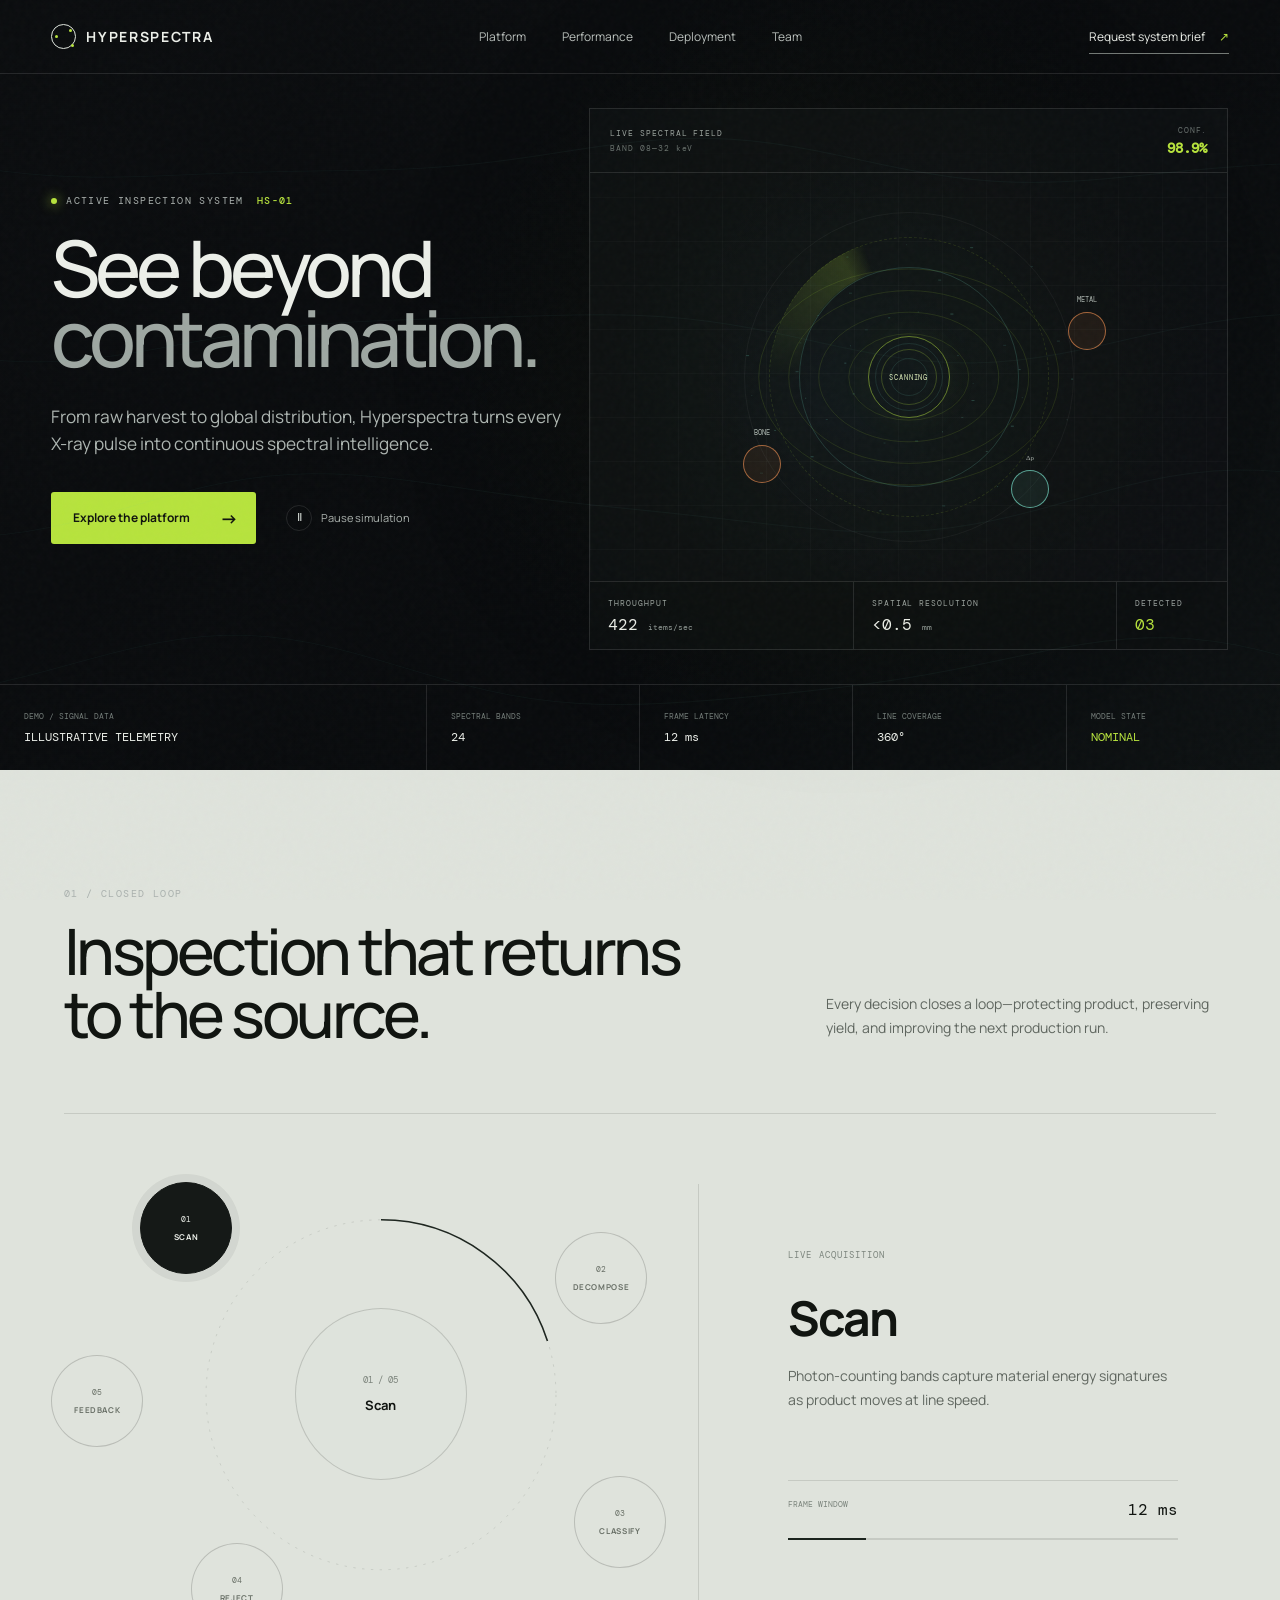
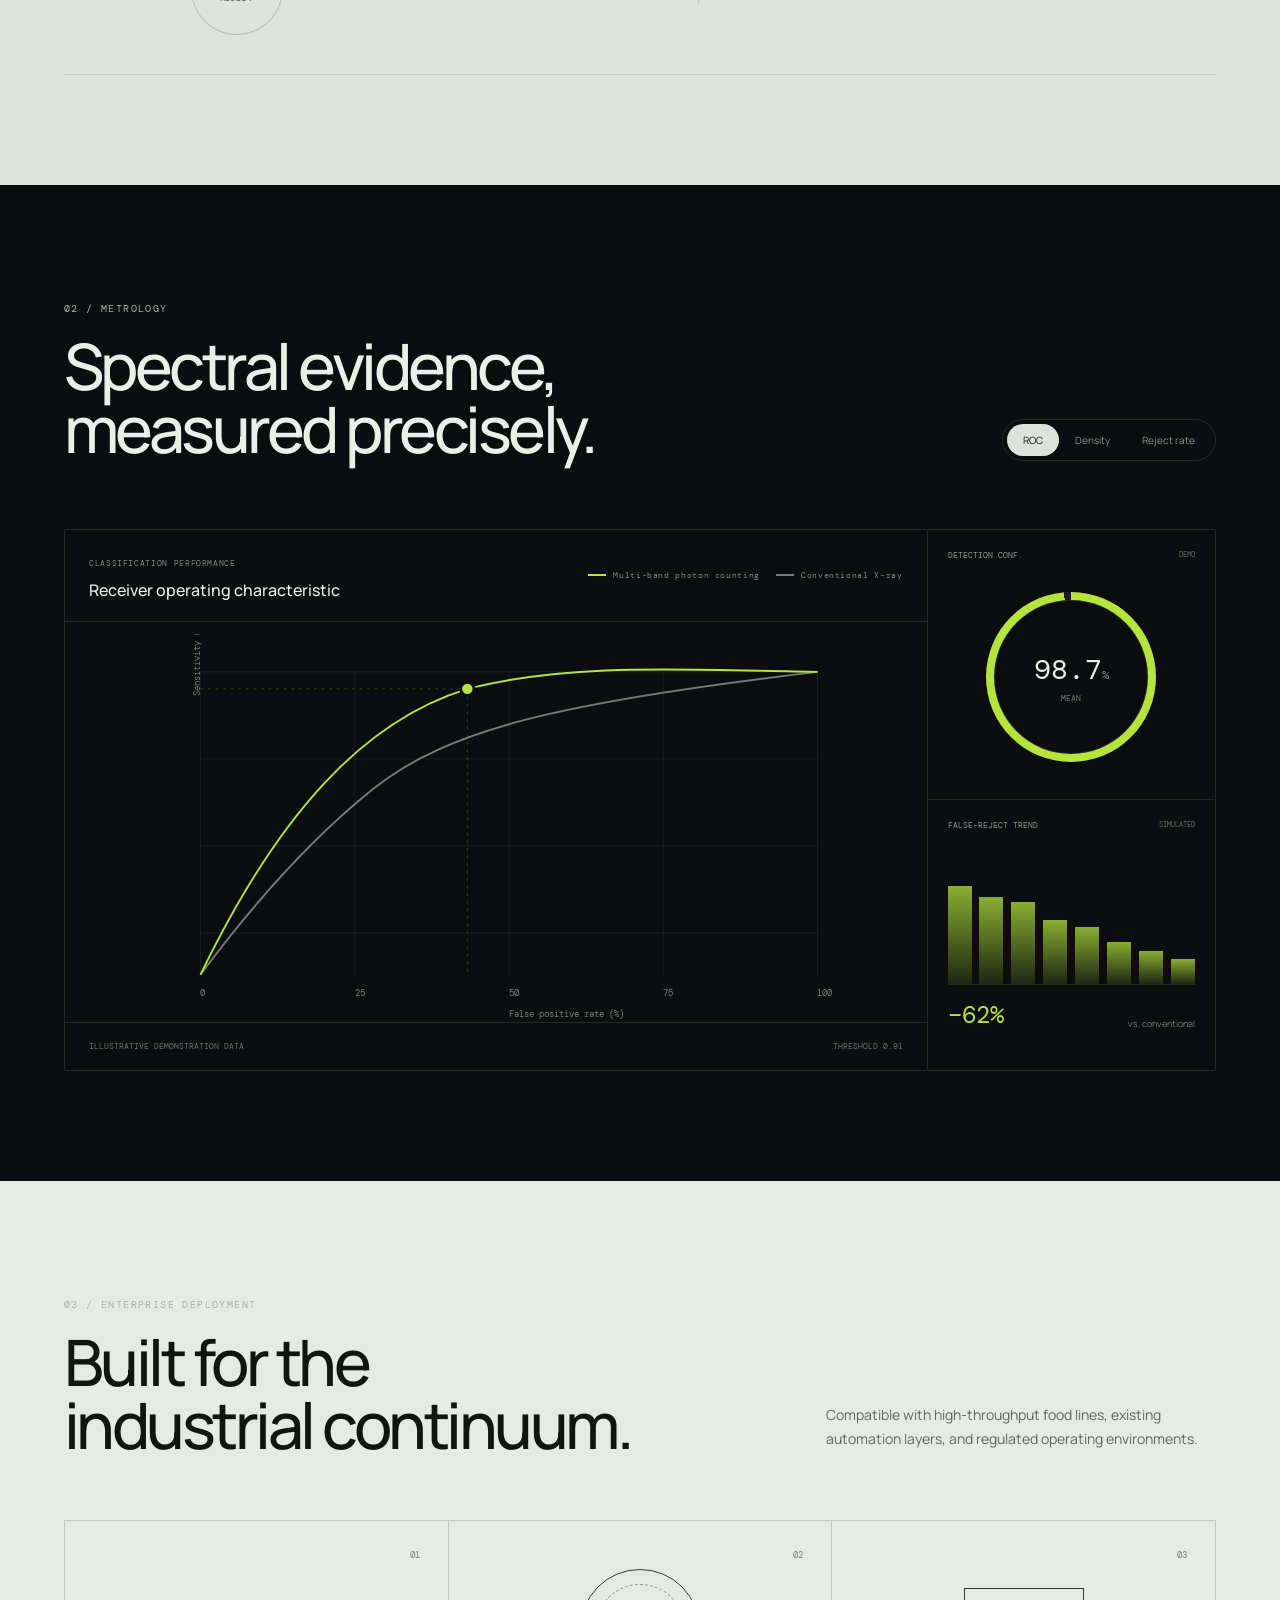
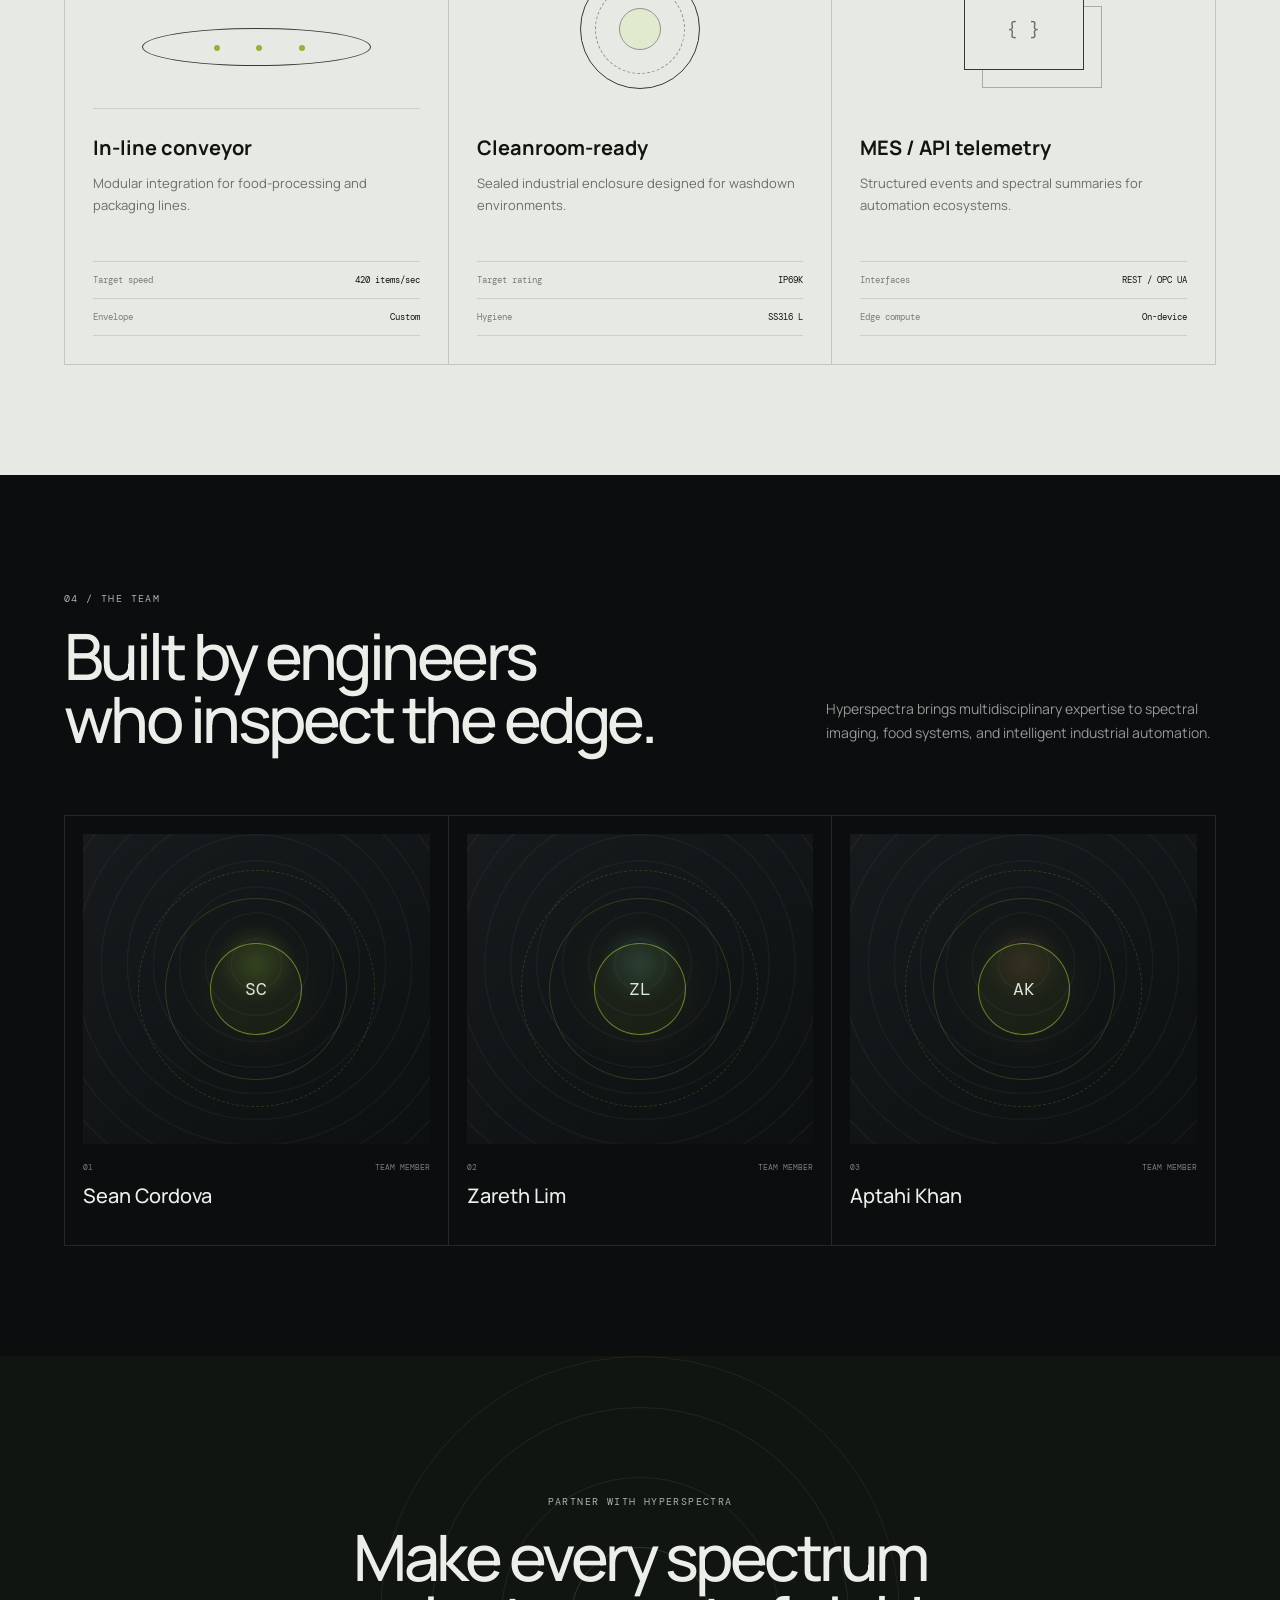
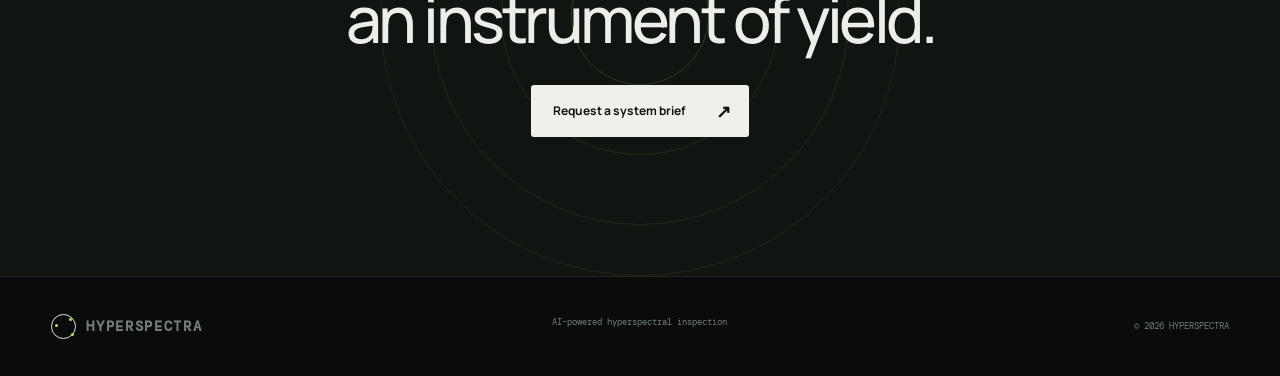
==== index.html @ ecfb7fe1 "Build Hyperspectra website Co-authored-by: Copilot App <223556219+Copilot@users.noreply.github.com>" ====
<!doctype html>
<html lang="en">
<head>
  <meta charset="UTF-8" />
  <meta name="viewport" content="width=device-width, initial-scale=1.0" />
  <meta name="theme-color" content="#090b0d" />
  <meta name="description" content="Hyperspectra — AI-powered hyperspectral X-ray food inspection intelligence." />
  <title>HYPERSPECTRA — See Beyond Contamination</title>
  <link rel="preconnect" href="https://fonts.googleapis.com">
  <link rel="preconnect" href="https://fonts.gstatic.com" crossorigin>
  <link href="https://fonts.googleapis.com/css2?family=DM+Mono:wght@400;500&family=Manrope:wght@400;500;600;700&display=swap" rel="stylesheet">
  <link rel="stylesheet" href="styles.css" />
</head>
<body>
  <div class="noise" aria-hidden="true"></div>
  <canvas id="flowCanvas" aria-hidden="true"></canvas>
  <div class="cursor-dot" aria-hidden="true"></div>
  <div class="cursor-ring" aria-hidden="true"></div>
  <header class="site-header">
    <a class="brand" href="#top" aria-label="Hyperspectra home">
      <span class="brand-mark" aria-hidden="true">
        <i></i><i></i><i></i>
      </span>
      <span>HYPERSPECTRA</span>
    </a>
    <nav class="nav-links" aria-label="Primary navigation">
      <a href="#platform">Platform</a>
      <a href="#performance">Performance</a>
      <a href="#deployment">Deployment</a>
      <a href="#team">Team</a>
    </nav>
    <a class="header-cta" href="#deployment">Request system brief <span>↗</span></a>
  </header>

  <main id="top">
    <section class="hero" id="platform">
      <div class="hero-grid">
        <div class="hero-copy">
          <div class="eyebrow"><span class="live-dot"></span> ACTIVE INSPECTION SYSTEM <b>HS-01</b></div>
          <h1>See beyond<br><em>contamination.</em></h1>
          <p class="hero-lede">From raw harvest to global distribution, Hyperspectra turns every X-ray pulse into continuous spectral intelligence.</p>
          <div class="hero-actions">
            <a class="primary-btn" href="#performance">Explore the platform <span>→</span></a>
            <button class="text-btn" id="demoToggle" type="button"><span class="pause-icon">Ⅱ</span> Pause simulation</button>
          </div>
        </div>

        <div class="scan-panel" aria-label="Interactive spectral contamination scan">
          <div class="panel-top">
            <div><span>LIVE SPECTRAL FIELD</span><small>BAND 08—32 keV</small></div>
            <div class="confidence"><small>CONF.</small><strong id="confidenceValue">98.7%</strong></div>
          </div>
          <div class="orbital-stage" id="orbitalStage">
            <canvas id="scanCanvas" aria-hidden="true"></canvas>
            <div class="orbit orbit-a"></div>
            <div class="orbit orbit-b"></div>
            <div class="orbit orbit-c"></div>
            <div class="scan-sweep"></div>
            <div class="core">
              <div class="core-rings"></div>
              <span id="coreLabel">SCANNING</span>
            </div>
            <button class="anomaly marker-metal" data-type="Metal" data-confidence="99.2" aria-label="Inspect metal anomaly"><span>METAL</span></button>
            <button class="anomaly marker-bone" data-type="Bone fragment" data-confidence="96.8" aria-label="Inspect bone fragment anomaly"><span>BONE</span></button>
            <button class="anomaly marker-density" data-type="Density shift" data-confidence="94.1" aria-label="Inspect density shift anomaly"><span>Δρ</span></button>
          </div>
          <div class="panel-bottom">
            <div class="telemetry">
              <span>THROUGHPUT</span>
              <strong><b id="throughputValue">420</b> <small>items/sec</small></strong>
            </div>
            <div class="telemetry">
              <span>SPATIAL RESOLUTION</span>
              <strong>&lt;0.5 <small>mm</small></strong>
            </div>
            <div class="telemetry compact">
              <span>DETECTED</span>
              <strong id="detectedCount">03</strong>
            </div>
          </div>
        </div>
      </div>

      <div class="metric-ribbon" aria-label="Illustrative system metrics">
        <div><span>DEMO / SIGNAL DATA</span><b>ILLUSTRATIVE TELEMETRY</b></div>
        <div><span>SPECTRAL BANDS</span><b>24</b></div>
        <div><span>FRAME LATENCY</span><b>12 ms</b></div>
        <div><span>LINE COVERAGE</span><b>360°</b></div>
        <div><span>MODEL STATE</span><b class="green">NOMINAL</b></div>
      </div>
    </section>

    <section class="loop-section" aria-labelledby="loopTitle">
      <div class="section-heading">
        <div>
          <span class="section-index">01 / CLOSED LOOP</span>
          <h2 id="loopTitle">Inspection that returns<br>to the source.</h2>
        </div>
        <p>Every decision closes a loop—protecting product, preserving yield, and improving the next production run.</p>
      </div>

      <div class="loop-layout">
        <div class="loop-wheel" id="loopWheel">
          <svg viewBox="0 0 600 600" aria-hidden="true">
            <circle class="loop-guide" cx="300" cy="300" r="218"/>
            <circle class="loop-progress" cx="300" cy="300" r="218"/>
          </svg>
          <button class="loop-node node-1 active" data-step="0"><span>01</span><strong>SCAN</strong></button>
          <button class="loop-node node-2" data-step="1"><span>02</span><strong>DECOMPOSE</strong></button>
          <button class="loop-node node-3" data-step="2"><span>03</span><strong>CLASSIFY</strong></button>
          <button class="loop-node node-4" data-step="3"><span>04</span><strong>REJECT</strong></button>
          <button class="loop-node node-5" data-step="4"><span>05</span><strong>FEEDBACK</strong></button>
          <div class="loop-core">
            <span id="loopStepNo">01 / 05</span>
            <strong id="loopStepName">Photon capture</strong>
          </div>
        </div>
        <div class="loop-detail">
          <span class="detail-kicker" id="loopKicker">LIVE ACQUISITION</span>
          <h3 id="loopDetailTitle">Scan</h3>
          <p id="loopDetailText">Photon-counting bands capture material energy signatures as product moves at line speed.</p>
          <div class="detail-stat">
            <span id="loopStatLabel">FRAME WINDOW</span>
            <strong id="loopStatValue">12 ms</strong>
          </div>
          <div class="detail-progress"><span id="detailProgress"></span></div>
        </div>
      </div>
    </section>

    <section class="performance" id="performance" aria-labelledby="performanceTitle">
      <div class="section-heading performance-heading">
        <div>
          <span class="section-index">02 / METROLOGY</span>
          <h2 id="performanceTitle">Spectral evidence,<br>measured precisely.</h2>
        </div>
        <div class="chart-tabs" role="tablist" aria-label="Performance chart type">
          <button class="active" role="tab" aria-selected="true" data-chart="roc">ROC</button>
          <button role="tab" aria-selected="false" data-chart="histogram">Density</button>
          <button role="tab" aria-selected="false" data-chart="reject">Reject rate</button>
        </div>
      </div>

      <div class="performance-grid">
        <article class="chart-card">
          <div class="chart-header">
            <div>
              <span id="chartKicker">CLASSIFICATION PERFORMANCE</span>
              <h3 id="chartTitle">Receiver operating characteristic</h3>
            </div>
            <div class="chart-legend">
              <span><i class="legend-multi"></i>Multi-band photon counting</span>
              <span><i class="legend-conventional"></i>Conventional X-ray</span>
            </div>
          </div>
          <div class="chart-wrap" id="chartWrap">
            <svg class="roc-chart" id="rocChart" viewBox="0 0 760 410" role="img" aria-label="Illustrative ROC comparison chart">
              <g class="grid">
                <line x1="68" y1="40" x2="720" y2="40"/><line x1="68" y1="132" x2="720" y2="132"/>
                <line x1="68" y1="224" x2="720" y2="224"/><line x1="68" y1="316" x2="720" y2="316"/>
                <line x1="68" y1="40" x2="68" y2="360"/><line x1="231" y1="40" x2="231" y2="360"/>
                <line x1="394" y1="40" x2="394" y2="360"/><line x1="557" y1="40" x2="557" y2="360"/>
                <line x1="720" y1="40" x2="720" y2="360"/>
              </g>
              <g class="axis-labels">
                <text x="68" y="382">0</text><text x="231" y="382">25</text><text x="394" y="382">50</text>
                <text x="557" y="382">75</text><text x="720" y="382">100</text>
                <text x="68" y="66" transform="rotate(-90 68 66)">Sensitivity (%)</text>
                <text x="394" y="405">False positive rate (%)</text>
              </g>
              <path class="conventional-line" d="M68,360 C120,290 180,220 250,164 C330,100 450,72 720,40"/>
              <path class="multi-line" d="M68,360 C150,190 240,92 350,58 C460,30 580,38 720,40"/>
              <g class="roc-point"><circle cx="350" cy="58" r="7"/><line x1="350" y1="58" x2="350" y2="360"/><line x1="68" y1="58" x2="350" y2="58"/></g>
            </svg>
          </div>
          <div class="chart-footer"><span>ILLUSTRATIVE DEMONSTRATION DATA</span><span>THRESHOLD 0.91</span></div>
        </article>

        <aside class="metrics-column">
          <article class="metric-card">
            <div class="metric-card-head"><span>DETECTION CONF.</span><small>DEMO</small></div>
            <div class="radial-gauge" style="--value:98.7">
              <div><strong>98.7<small>%</small></strong><span>MEAN</span></div>
            </div>
          </article>
          <article class="metric-card metric-card-small">
            <div class="metric-card-head"><span>FALSE-REJECT TREND</span><small>SIMULATED</small></div>
            <div class="spark-bars" aria-label="Illustrative declining false reject trend">
              <i style="height:82%"></i><i style="height:73%"></i><i style="height:69%"></i><i style="height:54%"></i>
              <i style="height:48%"></i><i style="height:35%"></i><i style="height:28%"></i><i style="height:21%"></i>
            </div>
            <div class="trend-stat"><strong>−62%</strong><span>vs. conventional</span></div>
          </article>
        </aside>
      </div>
    </section>

    <section class="deployment" id="deployment" aria-labelledby="deploymentTitle">
      <div class="deployment-head">
        <div>
          <span class="section-index">03 / ENTERPRISE DEPLOYMENT</span>
          <h2 id="deploymentTitle">Built for the<br>industrial continuum.</h2>
        </div>
        <p>Compatible with high-throughput food lines, existing automation layers, and regulated operating environments.</p>
      </div>
      <div class="deployment-grid">
        <article class="spec-feature">
          <div class="spec-icon conveyor-icon" aria-hidden="true">
            <span></span><i></i><i></i><i></i>
          </div>
          <span class="spec-index">01</span>
          <h3>In-line conveyor</h3>
          <p>Modular integration for food-processing and packaging lines.</p>
          <dl><div><dt>Target speed</dt><dd>420 items/sec</dd></div><div><dt>Envelope</dt><dd>Custom</dd></div></dl>
        </article>
        <article class="spec-feature">
          <div class="spec-icon ring-icon" aria-hidden="true"><span></span></div>
          <span class="spec-index">02</span>
          <h3>Cleanroom-ready</h3>
          <p>Sealed industrial enclosure designed for washdown environments.</p>
          <dl><div><dt>Target rating</dt><dd>IP69K</dd></div><div><dt>Hygiene</dt><dd>SS316 L</dd></div></dl>
        </article>
        <article class="spec-feature">
          <div class="spec-icon api-icon" aria-hidden="true"><span>{ }</span></div>
          <span class="spec-index">03</span>
          <h3>MES / API telemetry</h3>
          <p>Structured events and spectral summaries for automation ecosystems.</p>
          <dl><div><dt>Interfaces</dt><dd>REST / OPC UA</dd></div><div><dt>Edge compute</dt><dd>On-device</dd></div></dl>
        </article>
      </div>
    </section>

    <section class="team-section" id="team" aria-labelledby="teamTitle">
      <div class="team-head">
        <div>
          <span class="section-index">04 / THE TEAM</span>
          <h2 id="teamTitle">Built by engineers<br>who inspect the edge.</h2>
        </div>
        <p>Hyperspectra brings multidisciplinary expertise to spectral imaging, food systems, and intelligent industrial automation.</p>
      </div>
      <div class="team-grid">
        <article class="team-card">
          <div class="portrait portrait-sean" aria-label="Portrait placeholder for Sean Cordova"><span>SC</span></div>
          <div class="team-meta"><span>01</span><small>TEAM MEMBER</small></div>
          <h3>Sean Cordova</h3>
        </article>
        <article class="team-card">
          <div class="portrait portrait-zareth" aria-label="Portrait placeholder for Zareth Lim"><span>ZL</span></div>
          <div class="team-meta"><span>02</span><small>TEAM MEMBER</small></div>
          <h3>Zareth Lim</h3>
        </article>
        <article class="team-card">
          <div class="portrait portrait-aptahi" aria-label="Portrait placeholder for Aptahi Khan"><span>AK</span></div>
          <div class="team-meta"><span>03</span><small>TEAM MEMBER</small></div>
          <h3>Aptahi Khan</h3>
        </article>
      </div>
    </section>

    <section class="cta-section">
      <div class="cta-orbit" aria-hidden="true"><i></i><i></i><i></i></div>
      <span class="section-index">PARTNER WITH HYPERSPECTRA</span>
      <h2>Make every spectrum<br>an instrument of yield.</h2>
      <a class="primary-btn light" href="mailto:partners@hyperspectra.example">Request a system brief <span>↗</span></a>
    </section>
  </main>

  <footer>
    <a class="brand footer-brand" href="#top"><span class="brand-mark"><i></i><i></i><i></i></span><span>HYPERSPECTRA</span></a>
    <p>AI-powered hyperspectral inspection</p>
    <span>© 2026 HYPERSPECTRA</span>
  </footer>

  <script src="app.js"></script>
</body>
</html>
---- styles.css ----
:root {
  --ink: #090b0d;
  --panel: #101316;
  --panel-2: #15191b;
  --line: rgba(255,255,255,.11);
  --muted: #8d9695;
  --paper: #ecefe9;
  --green: #b7e33d;
  --cyan: #75ddc9;
  --orange: #ef8d51;
}

* { box-sizing: border-box; }
html { scroll-behavior: smooth; }
body {
  margin: 0;
  background: var(--ink);
  color: var(--paper);
  font-family: "Manrope", Arial, sans-serif;
  overflow-x: hidden;
}
#flowCanvas {
  position: fixed;
  inset: 0;
  width: 100%;
  height: 100%;
  z-index: 3;
  pointer-events: none;
  opacity: .72;
}
.site-header, main, footer { position: relative; z-index: 2; }
.cursor-dot,.cursor-ring {
  position:fixed; left:0; top:0; z-index:100; pointer-events:none; border-radius:50%;
  opacity:0; transform:translate(-100px,-100px);
}
.cursor-dot { width:5px;height:5px;background:#d8ff73;box-shadow:0 0 10px rgba(183,227,61,.8); }
.cursor-ring { width:34px;height:34px;border:1px solid rgba(216,255,115,.42);transition:width .18s,height .18s,border-color .18s,opacity .18s; }
body.cursor-active .cursor-dot,body.cursor-active .cursor-ring { opacity:1; }
body.cursor-hover .cursor-ring { width:48px;height:48px;border-color:rgba(117,221,201,.72); }
button, a { font: inherit; }
button { cursor: pointer; }
a { color: inherit; text-decoration: none; }
.noise {
  position: fixed; inset: 0; z-index: 20; pointer-events: none; opacity: .035;
  background-image: url("data:image/svg+xml,%3Csvg viewBox='0 0 180 180' xmlns='http://www.w3.org/2000/svg'%3E%3Cfilter id='n'%3E%3CfeTurbulence type='fractalNoise' baseFrequency='.9' numOctaves='2' stitchTiles='stitch'/%3E%3C/filter%3E%3Crect width='100%25' height='100%25' filter='url(%23n)' opacity='.7'/%3E%3C/svg%3E");
}

.site-header {
  height: 74px; display: grid; grid-template-columns: 1fr auto 1fr; align-items: center;
  padding: 0 clamp(20px, 4vw, 64px); border-bottom: 1px solid var(--line);
  position: absolute; top: 0; left: 0; right: 0; z-index: 10;
}
.brand { display: inline-flex; align-items: center; gap: 10px; font-size: 14px; font-weight: 700; letter-spacing: .12em; }
.brand-mark { width: 25px; height: 25px; position: relative; display: inline-block; border: 1px solid #dfe5dd; border-radius: 50%; }
.brand-mark i { position: absolute; width: 3px; height: 3px; border-radius: 50%; background: var(--green); left: 50%; top: 50%; transform-origin: 0 0; }
.brand-mark i:nth-child(1) { transform: translate(-9px,-2px); }
.brand-mark i:nth-child(2) { transform: translate(5px,-8px); }
.brand-mark i:nth-child(3) { transform: translate(7px,7px); }
.nav-links { display: flex; gap: 36px; font-size: 12px; color: #bbc1bd; }
.nav-links a:hover { color: white; }
.header-cta { justify-self: end; display: flex; gap: 14px; align-items: center; font-size: 12px; border-bottom: 1px solid #737975; padding: 8px 0; }
.header-cta span { color: var(--green); }

.hero { min-height: 770px; padding: 74px clamp(20px, 4vw, 64px) 0; position: relative; background:
  radial-gradient(circle at 73% 46%, rgba(118,221,201,.055), transparent 24%),
  linear-gradient(135deg, #0b0d0f 0%, #090b0d 62%, #0d1112 100%);
}
.hero-grid { min-height: 610px; display: grid; grid-template-columns: 44% 56%; align-items: center; }
.hero-copy { padding-bottom: 20px; }
.eyebrow, .section-index { font-family: "DM Mono", monospace; font-size: 10px; letter-spacing: .14em; color: #aab1ae; }
.eyebrow { display: flex; align-items: center; gap: 9px; margin-bottom: 26px; }
.eyebrow b { color: var(--green); font-weight: 500; margin-left: 4px; }
.live-dot { width: 6px; height: 6px; border-radius: 50%; background: var(--green); box-shadow: 0 0 12px var(--green); }
h1, h2, h3, p { margin-top: 0; }
h1 { font-size: clamp(58px, 6.1vw, 94px); line-height: .89; letter-spacing: -.065em; margin-bottom: 32px; font-weight: 500; }
h1 em { font-style: normal; color: #9ea7a2; }
.hero-lede { max-width: 520px; font-size: clamp(16px, 1.35vw, 20px); line-height: 1.55; color: #adb5b1; margin-bottom: 34px; }
.hero-actions { display: flex; align-items: center; gap: 24px; }
.primary-btn { min-height: 52px; display: inline-flex; align-items: center; justify-content: space-between; gap: 30px; background: var(--green); color: #11140e; border-radius: 3px; padding: 0 18px 0 22px; font-size: 12px; font-weight: 700; }
.primary-btn span { font-size: 18px; }
.text-btn { border: 0; background: none; color: #adb4b0; font-size: 11px; display: flex; gap: 9px; align-items: center; }
.pause-icon { width: 26px; height: 26px; border: 1px solid var(--line); border-radius: 50%; display: grid; place-content: center; font-family: monospace; color: #d6ddd8; }

.scan-panel { height: 542px; margin-left: 20px; border: 1px solid var(--line); background: rgba(16,19,21,.72); position: relative; overflow: hidden; }
.scan-panel::before { content:""; position:absolute; inset:0; background-image: linear-gradient(rgba(255,255,255,.025) 1px, transparent 1px), linear-gradient(90deg, rgba(255,255,255,.025) 1px, transparent 1px); background-size: 44px 44px; mask-image: linear-gradient(to bottom, transparent, black 20%, black 80%, transparent); }
.panel-top { height: 64px; border-bottom: 1px solid var(--line); display: flex; justify-content: space-between; align-items: center; padding: 0 20px; position: relative; z-index: 3; }
.panel-top > div:first-child { display:flex; flex-direction:column; gap:5px; }
.panel-top span, .panel-top small, .telemetry span { font-family:"DM Mono", monospace; font-size:8px; letter-spacing:.12em; color:#9ba39f; }
.panel-top small { color:#69716e; }
.confidence { text-align:right; display:flex; flex-direction:column; gap:4px; }
.confidence strong { color:var(--green); font-family:"DM Mono", monospace; font-size:14px; }
.orbital-stage { height: 408px; position: relative; display:grid; place-items:center; }
#scanCanvas { position:absolute; inset:0; width:100%; height:100%; }
.orbit { position:absolute; border:1px solid rgba(183,227,61,.13); border-radius:50%; }
.orbit-a { width:280px;height:280px; border-style:dashed; animation:rotate 40s linear infinite; }
.orbit-b { width:220px;height:220px; border-color:rgba(117,221,201,.18); }
.orbit-c { width:330px;height:330px; border-color:rgba(255,255,255,.045); }
.scan-sweep { position:absolute; width:280px;height:280px; border-radius:50%; background:conic-gradient(from 10deg, transparent 0 72%, rgba(183,227,61,.18) 89%, transparent 92%); mask-image:radial-gradient(circle, transparent 0 55%, black 56%); animation:rotate 6s linear infinite; }
.core { width:82px;height:82px;border-radius:50%;border:1px solid rgba(183,227,61,.5);display:grid;place-items:center;position:relative;box-shadow:0 0 35px rgba(183,227,61,.06); }
.core-rings { position:absolute; inset:12px; border:1px solid rgba(183,227,61,.25); border-radius:50%; }
.core-rings::before,.core-rings::after{content:"";position:absolute;border-radius:50%;inset:-7px;border:1px solid rgba(117,221,201,.12)}
.core-rings::after{inset:8px}
.core span { font-family:"DM Mono",monospace;font-size:7px;letter-spacing:.12em;color:#dce9b7; }
.anomaly { position:absolute; width:38px;height:38px;border-radius:50%;border:1px solid rgba(239,141,81,.65);background:rgba(239,141,81,.08);color:#ffc196;font-family:"DM Mono";font-size:7px;z-index:4;transition:.25s; }
.anomaly:hover,.anomaly.selected { transform:scale(1.15); background:rgba(239,141,81,.18); box-shadow:0 0 22px rgba(239,141,81,.18); }
.anomaly span { position:absolute; top:-18px; left:50%; transform:translateX(-50%); white-space:nowrap; color:#adb5b1; }
.marker-metal { right:19%; top:34%; }
.marker-bone { left:24%; bottom:24%; }
.marker-density { right:28%; bottom:18%; border-color:rgba(117,221,201,.7); color:var(--cyan); background:rgba(117,221,201,.08); }
.panel-bottom { height:70px;border-top:1px solid var(--line);display:grid;grid-template-columns:1fr 1fr 110px;position:relative;z-index:3;background:rgba(13,16,17,.9); }
.telemetry { display:flex;flex-direction:column;justify-content:center;padding:0 18px;border-right:1px solid var(--line); }
.telemetry strong { margin-top:6px;font-family:"DM Mono";font-size:16px;font-weight:400; }
.telemetry strong b { font-weight:400; }
.telemetry strong small { font-size:8px;color:#929b97; }
.telemetry.compact { border-right:0; }
.telemetry.compact strong { color:var(--green); }
.metric-ribbon { position:absolute;bottom:0;left:0;right:0;height:86px;border-top:1px solid var(--line);display:grid;grid-template-columns:2fr repeat(4,1fr); }
.metric-ribbon div { display:flex;flex-direction:column;justify-content:center;padding:0 24px;border-right:1px solid var(--line); }
.metric-ribbon div:last-child { border:0; }
.metric-ribbon span { font-family:"DM Mono";font-size:8px;color:#737c78;margin-bottom:8px; }
.metric-ribbon b { font-family:"DM Mono";font-size:12px;font-weight:400; }
.metric-ribbon .green { color:var(--green); }

.loop-section,.performance,.deployment { padding:110px clamp(20px,5vw,76px); }
.loop-section { background:#dfe3dc;color:#111511; }
.section-heading { display:flex;justify-content:space-between;align-items:flex-end;margin-bottom:68px; }
.section-heading h2,.deployment h2,.cta-section h2 { font-size:clamp(42px,5vw,72px);line-height:.98;letter-spacing:-.055em;font-weight:500;margin:18px 0 0; }
.section-heading p,.deployment-head p { max-width:390px;line-height:1.7;font-size:14px;color:#5f665f;margin-bottom:6px; }
.loop-layout { display:grid;grid-template-columns:minmax(400px,55%) 45%;align-items:center;min-height:560px;border-top:1px solid rgba(17,21,17,.12);border-bottom:1px solid rgba(17,21,17,.12); }
.loop-wheel { height:560px;position:relative;display:grid;place-items:center; }
.loop-wheel svg { position:absolute;width:min(86%,520px);height:min(86%,520px);overflow:visible; }
.loop-guide { fill:none;stroke:rgba(17,21,17,.13);stroke-width:1;stroke-dasharray:3 8; }
.loop-progress { fill:none;stroke:#1e2620;stroke-width:2;stroke-dasharray:1370;stroke-dashoffset:1370;transform:rotate(-90deg);transform-origin:center;transition:stroke-dashoffset .8s ease; }
.loop-node { position:absolute;width:92px;height:92px;border:1px solid rgba(17,21,17,.18);border-radius:50%;background:#dfe3dc;color:#697067;display:flex;flex-direction:column;align-items:center;justify-content:center;transition:.35s;z-index:3; }
.loop-node span { font-family:"DM Mono";font-size:8px;margin-bottom:7px; }
.loop-node strong { font-size:8px;letter-spacing:.08em; }
.loop-node.active { background:#151917;color:#eff2ec;border-color:#151917;box-shadow:0 0 0 8px rgba(21,25,23,.06); }
.node-1 { left:12%;top:12%; }.node-2 { right:8%;top:21%; }.node-3 { right:5%;bottom:19%; }.node-4 { left:20%;bottom:7%; }.node-5 { left:-2%;top:43%; }
.loop-core { width:172px;height:172px;border-radius:50%;border:1px solid rgba(17,21,17,.16);display:flex;flex-direction:column;align-items:center;justify-content:center;text-align:center;background:rgba(223,227,220,.88);z-index:2; }
.loop-core span { font-family:"DM Mono";font-size:9px;color:#7b837b;margin-bottom:10px; }
.loop-core strong { font-size:13px;max-width:110px; }
.loop-detail { min-height:420px;border-left:1px solid rgba(17,21,17,.12);padding:48px 0 48px clamp(40px,7vw,100px);display:flex;flex-direction:column;justify-content:center; }
.detail-kicker { font-family:"DM Mono";font-size:9px;color:#7c857d;letter-spacing:.12em;margin-bottom:24px; }
.loop-detail h3 { font-size:48px;letter-spacing:-.05em;margin-bottom:14px; }
.loop-detail p { max-width:390px;line-height:1.7;color:#606760;font-size:14px;min-height:72px; }
.detail-stat { border-top:1px solid rgba(17,21,17,.12);margin-top:30px;padding-top:18px;display:flex;justify-content:space-between;max-width:390px; }
.detail-stat span { font-family:"DM Mono";font-size:8px;color:#7c857d; }
.detail-stat strong { font-family:"DM Mono";font-size:16px;font-weight:400; }
.detail-progress { max-width:390px;height:2px;background:rgba(17,21,17,.12);margin-top:18px; }
.detail-progress span { display:block;width:20%;height:100%;background:#1c241e;transition:width .5s; }

.performance { background:#0b0d0e; }
.performance-heading { align-items:flex-end; }
.chart-tabs { display:flex;border:1px solid var(--line);border-radius:999px;padding:4px; }
.chart-tabs button { border:0;background:transparent;color:#89918e;border-radius:999px;padding:9px 16px;font-size:10px; }
.chart-tabs button.active { background:#dde3dc;color:#151815; }
.performance-grid { display:grid;grid-template-columns:minmax(0,3fr) minmax(220px,1fr);border:1px solid var(--line); }
.chart-card { min-height:540px;border-right:1px solid var(--line); }
.chart-header { height:92px;border-bottom:1px solid var(--line);display:flex;justify-content:space-between;align-items:center;padding:0 24px; }
.chart-header span { font-family:"DM Mono";font-size:8px;color:#7f8884;letter-spacing:.08em; }
.chart-header h3 { margin:8px 0 0;font-size:16px;font-weight:500; }
.chart-legend { display:flex;gap:16px;font-family:"DM Mono";font-size:8px;color:#9aa29f; }
.chart-legend span { display:flex;align-items:center;gap:7px; }
.chart-legend i { width:18px;height:2px;display:inline-block; }
.legend-multi { background:var(--green); }.legend-conventional { background:#737b78; }
.chart-wrap { height:400px;padding:12px 18px 0; }
.chart-wrap svg { width:100%;height:100%; }
.grid line { stroke:rgba(255,255,255,.07);stroke-width:1; }
.axis-labels text { fill:#747d79;font-family:"DM Mono";font-size:9px; }
.conventional-line,.multi-line { fill:none;stroke-width:2; }
.conventional-line { stroke:#737b78;stroke-dasharray:5 5; }
.multi-line { stroke:var(--green); }
.roc-point circle { fill:#b7e33d;stroke:#0b0d0e;stroke-width:3; }
.roc-point line { stroke:rgba(183,227,61,.25);stroke-dasharray:3 5; }
.chart-footer { height:48px;border-top:1px solid var(--line);display:flex;justify-content:space-between;align-items:center;padding:0 24px;font-family:"DM Mono";font-size:8px;color:#69716e; }
.metrics-column { display:grid;grid-template-rows:1fr 1fr; }
.metric-card { min-height:270px;border-bottom:1px solid var(--line);padding:20px; }
.metric-card:last-child { border-bottom:0; }
.metric-card-head { display:flex;justify-content:space-between;font-family:"DM Mono";font-size:8px;color:#8d9692; }
.metric-card-head small { color:#606864; }
.radial-gauge { width:170px;height:170px;border-radius:50%;margin:32px auto 0;display:grid;place-items:center;background:conic-gradient(var(--green) calc(var(--value)*1%), rgba(255,255,255,.06) 0);position:relative; }
.radial-gauge::before { content:"";position:absolute;inset:8px;border-radius:50%;background:#0b0d0e;border:1px solid var(--line); }
.radial-gauge div { position:relative;text-align:center;display:flex;flex-direction:column; }
.radial-gauge strong { font-family:"DM Mono";font-size:28px;font-weight:400; }
.radial-gauge strong small { font-size:12px;color:#7f8884; }
.radial-gauge div span { font-family:"DM Mono";font-size:8px;color:#737c78;margin-top:5px; }
.spark-bars { height:120px;display:flex;align-items:flex-end;gap:8px;margin-top:35px;border-bottom:1px solid var(--line); }
.spark-bars i { flex:1;background:linear-gradient(to top,rgba(183,227,61,.12),rgba(183,227,61,.75)); }
.trend-stat { display:flex;justify-content:space-between;align-items:end;margin-top:14px; }
.trend-stat strong { color:var(--green);font-family:"DM Mono";font-size:24px;font-weight:400; }
.trend-stat span { font-size:9px;color:#747c79; }

.deployment { background:#e7eae4;color:#111510; }
.deployment-head { display:flex;justify-content:space-between;align-items:flex-end;margin-bottom:64px; }
.deployment-grid { display:grid;grid-template-columns:repeat(3,1fr);border-top:1px solid rgba(17,21,16,.16);border-left:1px solid rgba(17,21,16,.16); }
.spec-feature { min-height:430px;border-right:1px solid rgba(17,21,16,.16);border-bottom:1px solid rgba(17,21,16,.16);padding:28px;position:relative; }
.spec-index { position:absolute;right:28px;top:28px;font-family:"DM Mono";font-size:9px;color:#777d76; }
.spec-icon { height:160px;display:grid;place-items:center;margin-bottom:25px; }
.conveyor-icon { border-bottom:1px solid rgba(17,21,16,.12);position:relative; }
.conveyor-icon span { width:70%;height:38px;border:1px solid #343a35;border-radius:50%;position:absolute;bottom:42px; }
.conveyor-icon i { width:6px;height:6px;border-radius:50%;background:#9bad3d;position:absolute;bottom:57px; }
.conveyor-icon i:nth-of-type(1){left:37%}.conveyor-icon i:nth-of-type(2){left:50%}.conveyor-icon i:nth-of-type(3){left:63%}
.ring-icon span { width:120px;height:120px;border:1px solid #343a35;border-radius:50%;position:relative; }
.ring-icon span::before,.ring-icon span::after { content:"";position:absolute;border-radius:50%;border:1px dashed #8c968c;inset:14px; }
.ring-icon span::after { inset:38px;border-style:solid;background:rgba(183,227,61,.12); }
.api-icon span { width:120px;height:82px;border:1px solid #343a35;display:grid;place-items:center;font-family:"DM Mono";font-size:18px;color:#697267;box-shadow:18px 18px 0 -1px #e7eae4,18px 18px 0 0 rgba(52,58,53,.35); }
.spec-feature h3 { font-size:20px;margin:0 0 12px; }
.spec-feature p { min-height:68px;font-size:13px;line-height:1.65;color:#686f67;max-width:330px; }
.spec-feature dl { margin:20px 0 0;border-top:1px solid rgba(17,21,16,.12); }
.spec-feature dl div { display:flex;justify-content:space-between;padding:12px 0;border-bottom:1px solid rgba(17,21,16,.12);font-family:"DM Mono";font-size:9px; }
.spec-feature dt { color:#777e77; }.spec-feature dd { margin:0; }

.cta-section { height:520px;display:flex;flex-direction:column;align-items:center;justify-content:center;text-align:center;position:relative;overflow:hidden;background:#111512; }
.cta-section h2 { margin:18px 0 34px;position:relative;z-index:2; }
.cta-section .section-index { position:relative;z-index:2; }
.cta-orbit { position:absolute;width:520px;height:520px;border:1px solid rgba(183,227,61,.08);border-radius:50%; }
.cta-orbit i { position:absolute;border:1px solid rgba(183,227,61,.09);border-radius:50%; }
.cta-orbit i:nth-child(1){inset:50px}.cta-orbit i:nth-child(2){inset:120px}.cta-orbit i:nth-child(3){inset:190px;border-color:rgba(183,227,61,.16)}
.primary-btn.light { background:#edf1e9;position:relative;z-index:2; }
.team-section { padding:110px clamp(20px,5vw,76px); background:#0b0d0e; }
.team-head { display:flex;justify-content:space-between;align-items:flex-end;margin-bottom:64px; }
.team-head h2 { margin:18px 0 0;font-size:clamp(42px,5vw,72px);line-height:.98;letter-spacing:-.055em;font-weight:500; }
.team-head p { max-width:390px;line-height:1.7;font-size:14px;color:#929a96;margin-bottom:6px; }
.team-grid { display:grid;grid-template-columns:repeat(3,1fr);border-top:1px solid var(--line);border-left:1px solid var(--line); }
.team-card { min-height:430px;border-right:1px solid var(--line);border-bottom:1px solid var(--line);padding:18px;position:relative;overflow:hidden; }
.portrait { height:310px;margin-bottom:18px;position:relative;display:grid;place-items:center;overflow:hidden;background:
  radial-gradient(circle at 50% 42%,rgba(183,227,61,.16),transparent 16%),
  repeating-radial-gradient(circle at 50% 42%,transparent 0 24px,rgba(255,255,255,.035) 25px 26px),
  linear-gradient(145deg,#171b1d,#0d1011); }
.portrait::before,.portrait::after { content:"";position:absolute;border:1px solid rgba(183,227,61,.18);border-radius:50%; }
.portrait::before { width:180px;height:180px;animation:portraitOrbit 12s linear infinite; }
.portrait::after { width:235px;height:235px;border-style:dashed;animation:portraitOrbit 18s linear reverse infinite; }
.portrait span { width:92px;height:92px;border:1px solid rgba(183,227,61,.5);border-radius:50%;display:grid;place-items:center;font-family:"DM Mono";font-size:18px;color:#dce6d7;background:rgba(183,227,61,.06);box-shadow:0 0 50px rgba(183,227,61,.08);z-index:2;transition:.45s cubic-bezier(.2,.7,.2,1); }
.team-card:hover .portrait span { transform:scale(1.08);border-color:var(--green);box-shadow:0 0 70px rgba(183,227,61,.14); }
.portrait-zareth { background:radial-gradient(circle at 50% 42%,rgba(117,221,201,.15),transparent 16%),repeating-radial-gradient(circle at 50% 42%,transparent 0 24px,rgba(255,255,255,.035) 25px 26px),linear-gradient(145deg,#171b1d,#0d1011); }
.portrait-aptahi { background:radial-gradient(circle at 50% 42%,rgba(239,141,81,.12),transparent 16%),repeating-radial-gradient(circle at 50% 42%,transparent 0 24px,rgba(255,255,255,.035) 25px 26px),linear-gradient(145deg,#171b1d,#0d1011); }
.team-meta { display:flex;justify-content:space-between;font-family:"DM Mono";font-size:8px;color:#777f7b; }
.team-meta small { font-size:8px; }
.team-card h3 { margin:10px 0 0;font-size:20px;font-weight:500; }

.reveal { opacity:0;transform:translateY(24px);transition:opacity .8s ease,transform .8s cubic-bezier(.2,.7,.2,1); }
.reveal.visible { opacity:1;transform:none; }
.hero-copy { animation:heroIn 1s cubic-bezier(.2,.7,.2,1) both; }
.scan-panel { animation:panelIn 1.1s .12s cubic-bezier(.2,.7,.2,1) both; }
.metric-ribbon { animation:fadeIn .8s .5s both; }
.anomaly { animation:anomalyPulse 3s ease-in-out infinite; }
.marker-bone { animation-delay:-1s; }.marker-density{animation-delay:-2s}
.multi-line { stroke-dasharray:900;stroke-dashoffset:900;animation:drawLine 1.8s .35s ease forwards; }
.conventional-line { stroke-dasharray:900;stroke-dashoffset:900;animation:drawLine 1.8s .15s ease forwards; }
.histogram-chart rect { transform-box:fill-box;transform-origin:bottom;animation:barRise .7s cubic-bezier(.2,.7,.2,1) both; }
.histogram-chart rect:nth-child(3n){animation-delay:.12s}.histogram-chart rect:nth-child(4n){animation-delay:.22s}
.reject-chart path:last-of-type { stroke-dasharray:900;stroke-dashoffset:900;animation:drawLine 1.5s ease forwards; }
.spark-bars i { transform-origin:bottom;animation:barRise 1s cubic-bezier(.2,.7,.2,1) both; }
.cta-orbit { animation:portraitOrbit 28s linear infinite; }

@keyframes heroIn { from{opacity:0;transform:translateY(18px)}to{opacity:1;transform:none} }
@keyframes panelIn { from{opacity:0;transform:translateX(30px) scale(.98)}to{opacity:1;transform:none} }
@keyframes fadeIn { from{opacity:0}to{opacity:1} }
@keyframes anomalyPulse { 0%,100%{box-shadow:0 0 0 0 rgba(239,141,81,.12)}50%{box-shadow:0 0 0 9px rgba(239,141,81,0)} }
@keyframes drawLine { to{stroke-dashoffset:0} }
@keyframes barRise { from{transform:scaleY(0)}to{transform:scaleY(1)} }
@keyframes portraitOrbit { to{transform:rotate(360deg)} }

@media (pointer:fine) {
  body, a, button { cursor:none; }
}
@media (prefers-reduced-motion: reduce) {
  #flowCanvas { opacity:.25; }
  .cursor-dot,.cursor-ring { display:none; }
  *,*::before,*::after { animation-duration:.01ms !important; animation-iteration-count:1 !important; scroll-behavior:auto !important; }
}
footer { height:100px;padding:0 clamp(20px,4vw,64px);display:grid;grid-template-columns:1fr 1fr 1fr;align-items:center;border-top:1px solid var(--line);font-size:9px;color:#747d79;font-family:"DM Mono"; }
footer p { text-align:center; } footer > span { text-align:right; }

@keyframes rotate { to { transform:rotate(360deg); } }

@media (max-width: 1100px) {
  .nav-links { display:none; }
  .site-header { grid-template-columns:1fr 1fr; }
  .hero-grid { grid-template-columns:44% 56%; }
  .scan-panel { margin-left:0; }
  .metric-ribbon { grid-template-columns:1.5fr repeat(4,1fr); }
  .loop-layout { grid-template-columns:52% 48%; }
  .loop-node { width:78px;height:78px; }
}
@media (max-width: 820px) {
  .site-header { height:64px; }
  .header-cta { font-size:10px; }
  .hero { min-height:auto;padding:64px 20px 0; }
  .hero-grid { display:flex;flex-direction:column;align-items:stretch;padding:70px 0 118px; }
  .hero-copy { padding:40px 0 38px; }
  h1 { font-size:clamp(54px,16vw,78px); }
  .hero-lede { max-width:440px; }
  .scan-panel { height:510px; }
  .orbital-stage { height:376px; }
  .metric-ribbon { height:64px;grid-template-columns:repeat(4,1fr); }
  .metric-ribbon div:first-child { display:none; }
  .metric-ribbon div { padding:0 10px; }
  .loop-section,.performance,.deployment { padding:80px 20px; }
  .section-heading,.deployment-head { align-items:flex-start;flex-direction:column;gap:24px;margin-bottom:42px; }
  .section-heading h2,.deployment h2 { font-size:48px; }
  .loop-layout { display:flex;flex-direction:column; }
  .loop-wheel { width:100%;height:500px; }
  .loop-detail { width:100%;min-height:340px;border-left:0;border-top:1px solid rgba(17,21,17,.12);padding:38px 20px; }
  .performance-grid { grid-template-columns:1fr; }
  .chart-card { border-right:0; }
  .metrics-column { grid-template-columns:1fr 1fr;grid-template-rows:auto;border-top:1px solid var(--line); }
  .metric-card { border-bottom:0;border-right:1px solid var(--line); }
  .metric-card:last-child { border-right:0; }
  .deployment-grid { grid-template-columns:1fr; }
  .spec-feature { min-height:390px; }
  .team-section { padding:80px 20px; }
  .team-head { align-items:flex-start;flex-direction:column;gap:24px;margin-bottom:42px; }
  .team-head h2 { font-size:48px; }
  .team-grid { grid-template-columns:1fr 1fr; }
  .team-card { min-height:390px; }
  .portrait { height:270px; }
}
@media (max-width: 560px) {
  .brand { font-size:12px; }
  .header-cta { border:0; }.header-cta span { display:none; }
  .hero-actions { align-items:flex-start;flex-direction:column; }
  .scan-panel { height:470px; }
  .orbital-stage { height:336px; }
  .orbit-a { width:230px;height:230px }.orbit-b{width:180px;height:180px}.orbit-c{width:275px;height:275px}.scan-sweep{width:230px;height:230px}
  .marker-metal { right:12%; }.marker-bone{left:16%}.marker-density{right:20%}
  .panel-bottom { grid-template-columns:1fr 1fr 74px; }
  .telemetry { padding:0 10px; }.telemetry strong{font-size:12px}
  .metric-ribbon div:nth-child(4) { display:none; }
  .metric-ribbon { grid-template-columns:repeat(3,1fr); }
  .loop-wheel { height:430px; }
  .loop-wheel svg { width:380px;height:380px; }
  .loop-node { width:68px;height:68px; }.loop-node strong{font-size:7px}
  .node-1{left:5%;top:10%}.node-2{right:1%;top:20%}.node-3{right:0;bottom:17%}.node-4{left:14%;bottom:4%}.node-5{left:-7%;top:44%}
  .loop-core { width:140px;height:140px; }
  .section-heading h2,.deployment h2,.cta-section h2 { font-size:40px; }
  .chart-header { height:auto;min-height:110px;align-items:flex-start;flex-direction:column;justify-content:center;gap:14px; }
  .chart-wrap { height:310px;padding:0; }
  .chart-footer { padding:0 12px; }
  .metrics-column { grid-template-columns:1fr; }
  .metric-card { border-right:0;border-bottom:1px solid var(--line); }
  .team-grid { grid-template-columns:1fr; }
  .team-card { min-height:410px; }
  .portrait { height:290px; }
  .cta-section { height:440px;padding:0 20px; }.cta-orbit{width:420px;height:420px}
  footer { height:130px;grid-template-columns:1fr;justify-items:center;padding:20px; }
  footer p { margin:0; } footer > span{text-align:center}
}
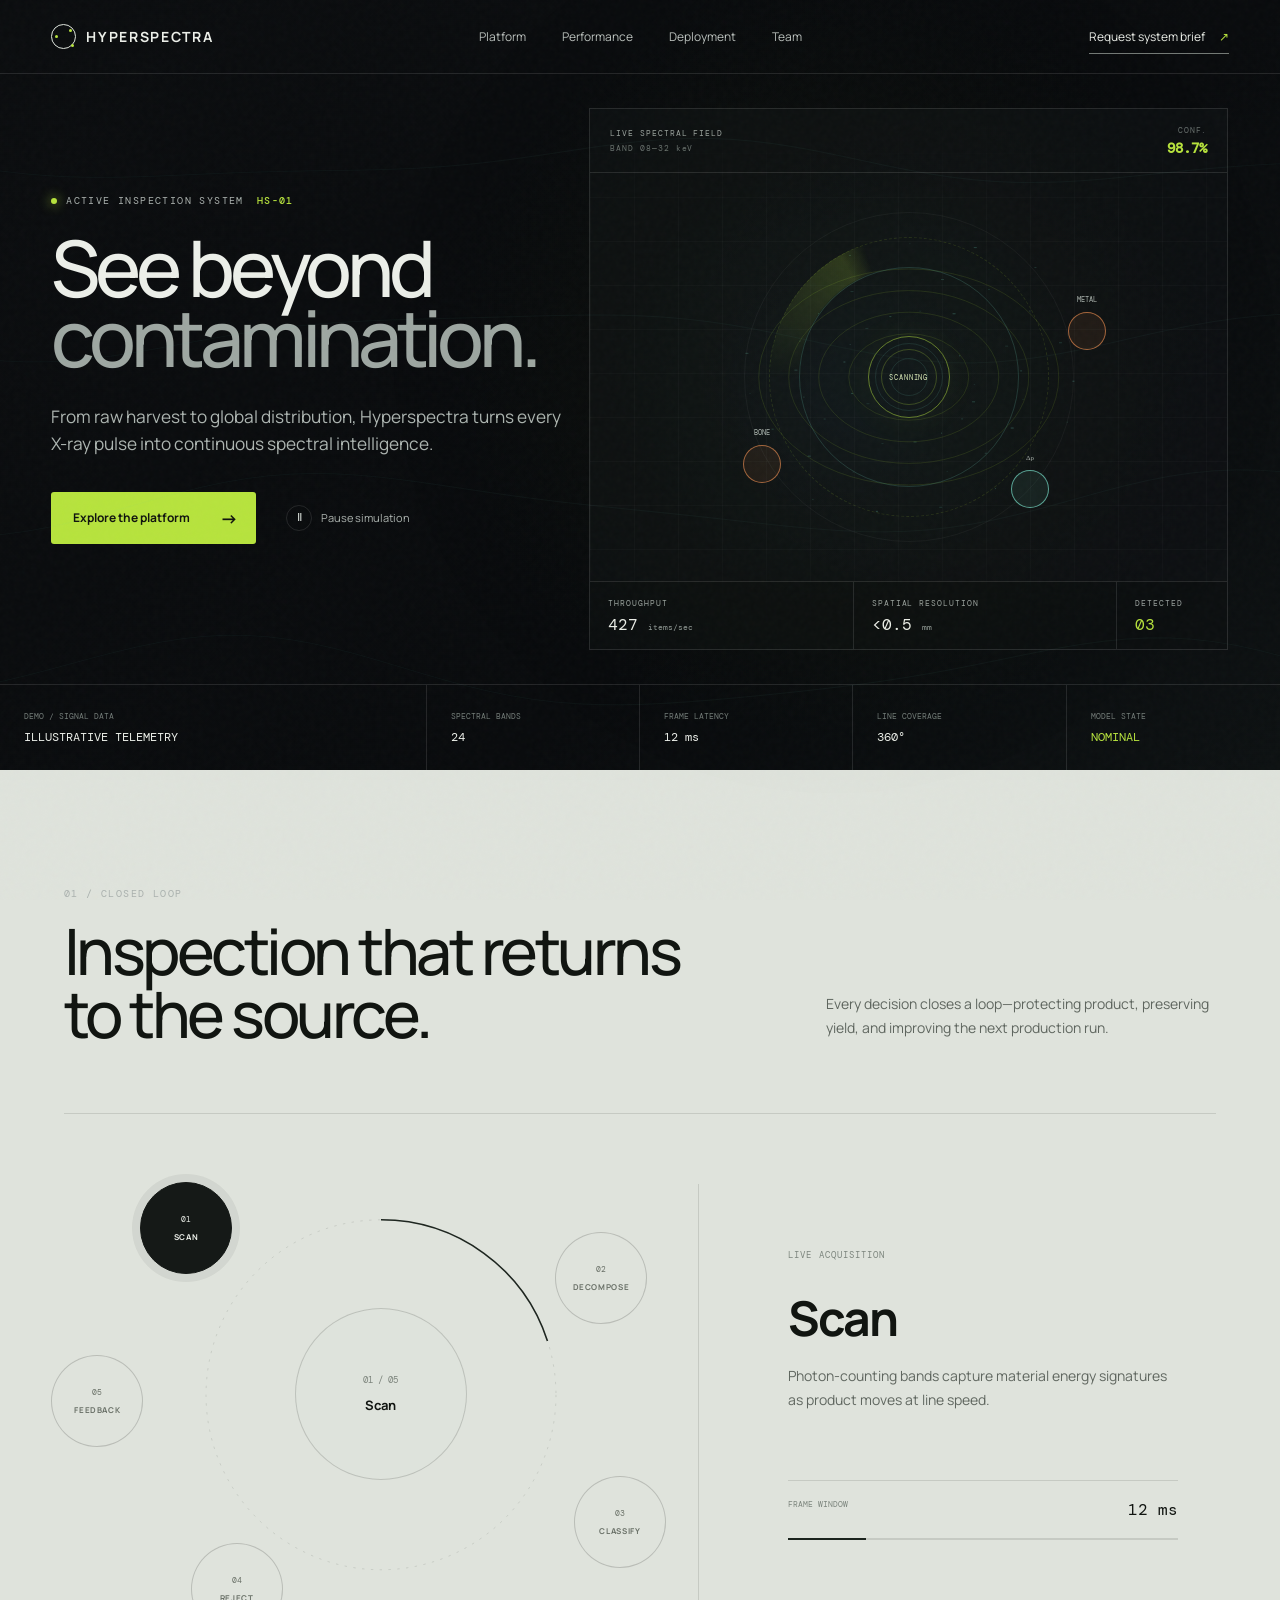
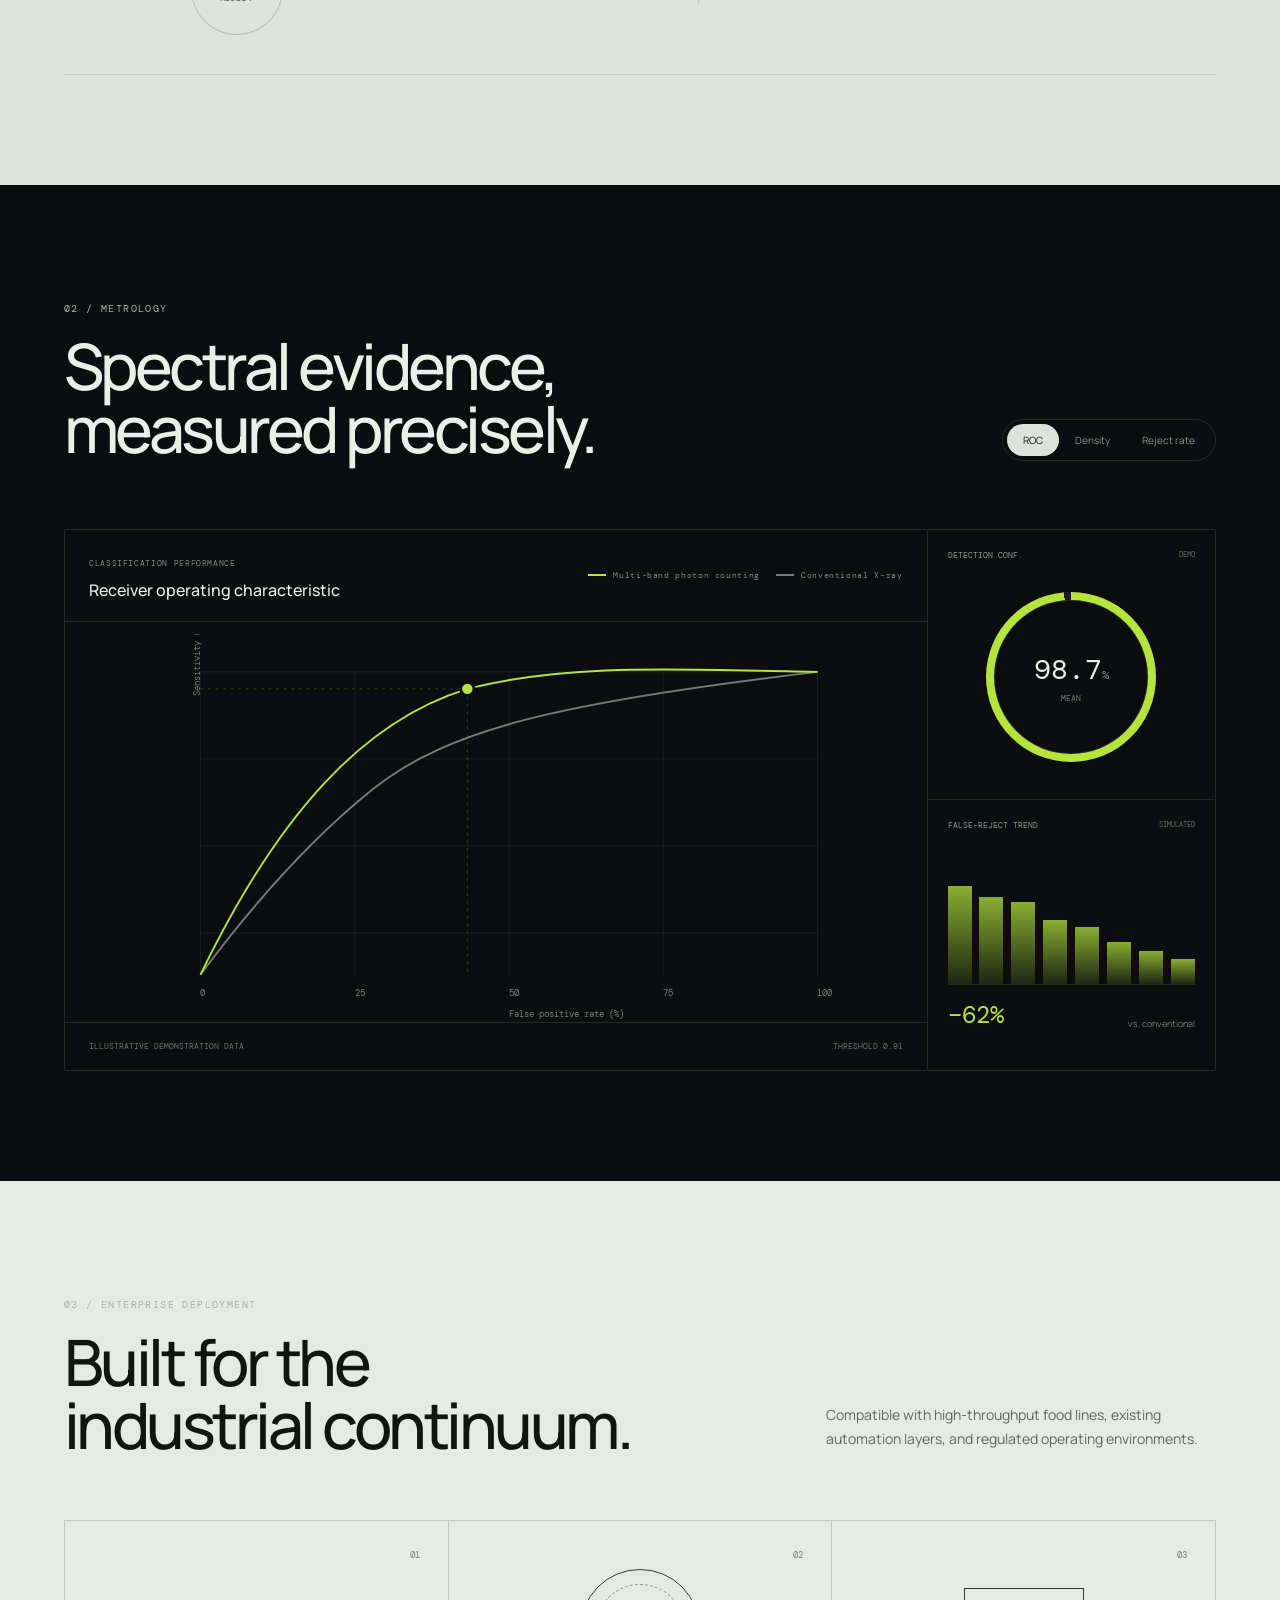
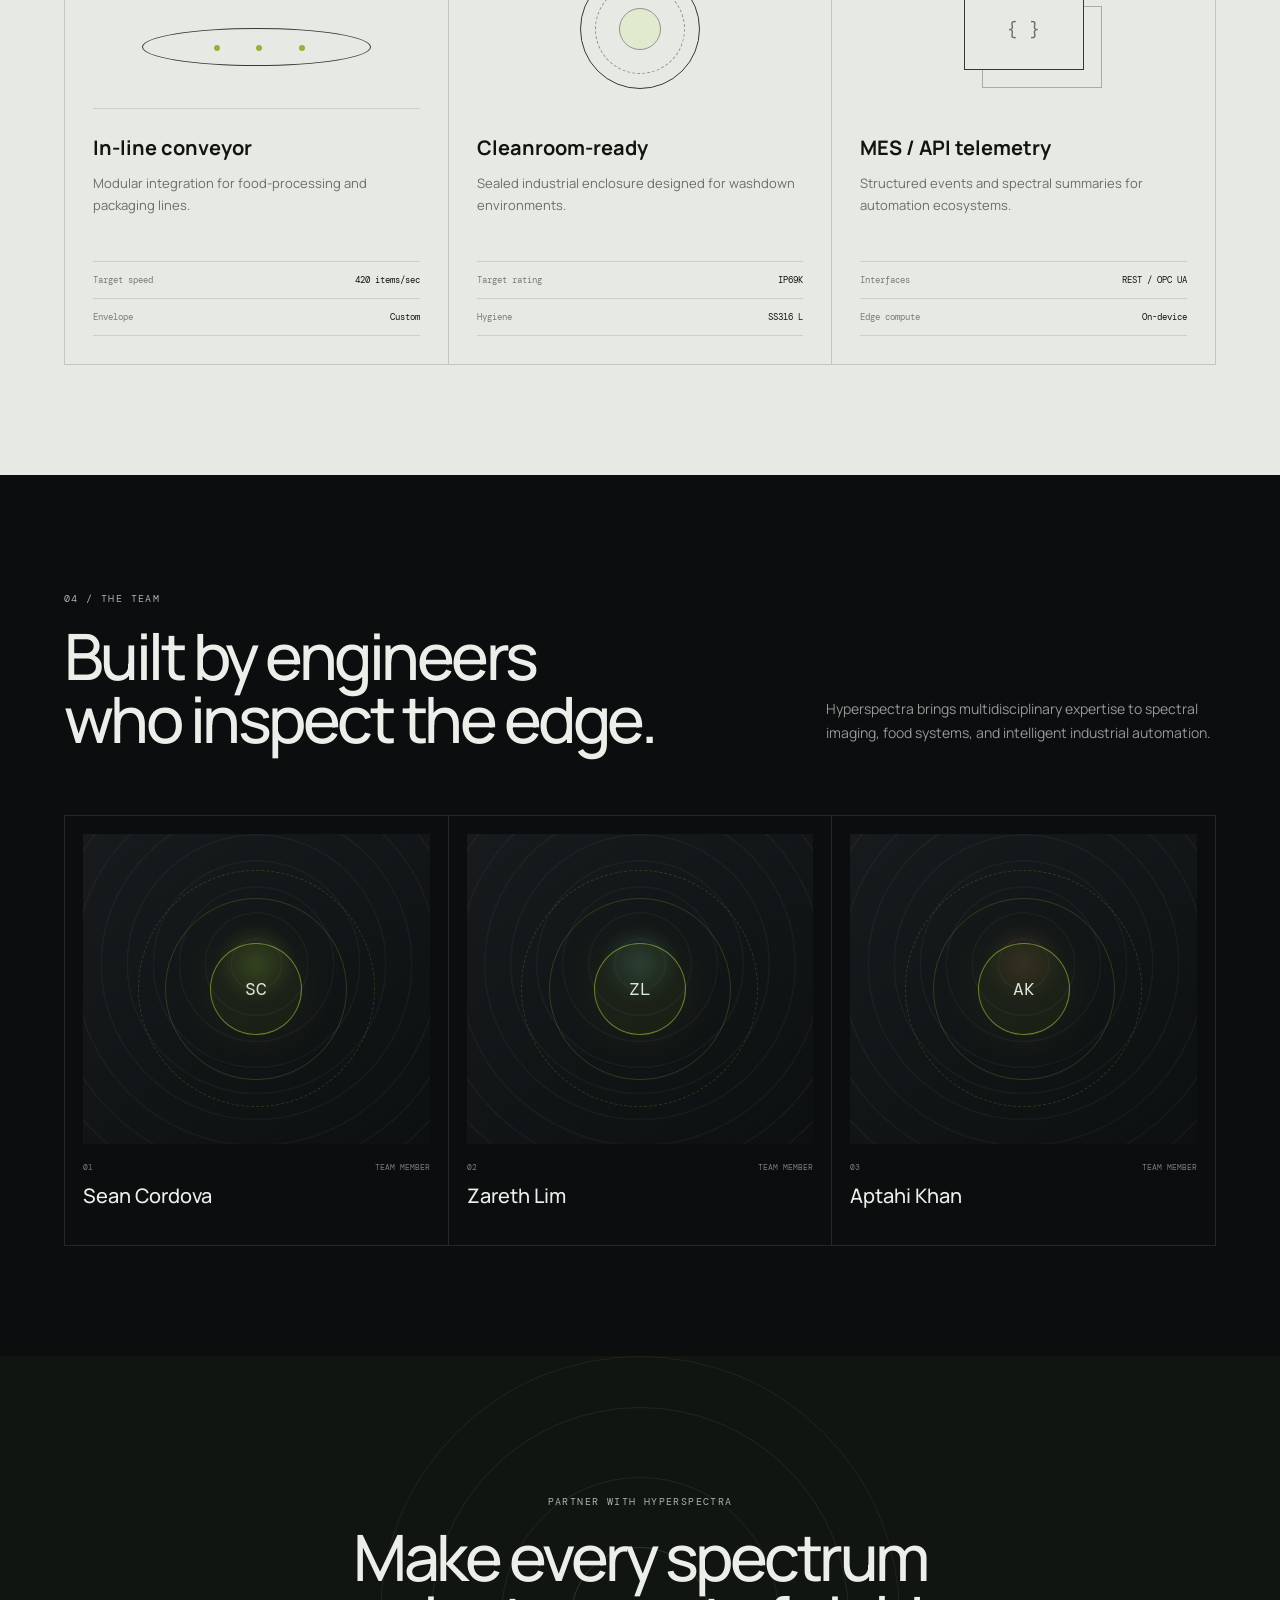
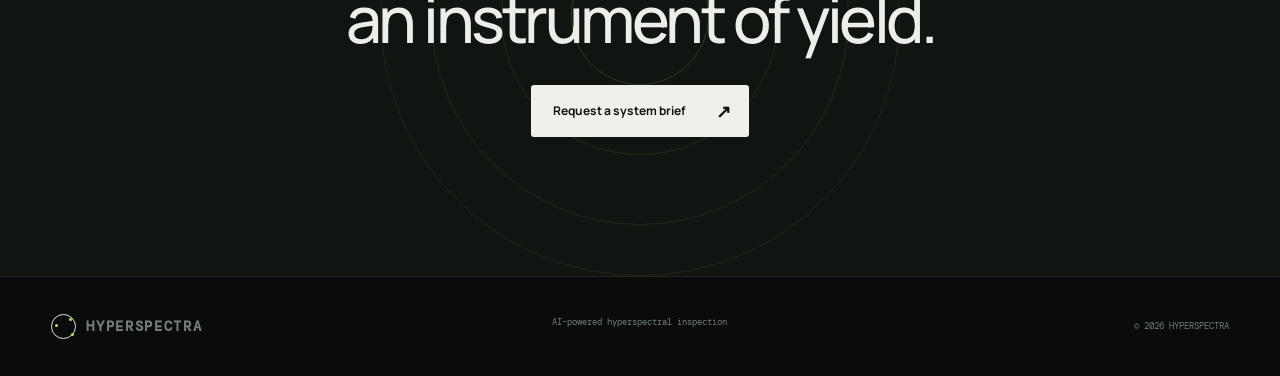
==== commit 794687be: "Remove cursor follower circle Co-authored-by: Copilot App <223556219+Copilot@users.noreply.github.co" ====
--- a/index.html
+++ b/index.html
@@ -15,7 +15,6 @@
   <div class="noise" aria-hidden="true"></div>
   <canvas id="flowCanvas" aria-hidden="true"></canvas>
   <div class="cursor-dot" aria-hidden="true"></div>
-  <div class="cursor-ring" aria-hidden="true"></div>
   <header class="site-header">
     <a class="brand" href="#top" aria-label="Hyperspectra home">
       <span class="brand-mark" aria-hidden="true">
--- a/styles.css
+++ b/styles.css
@@ -29,14 +29,17 @@
   opacity: .72;
 }
 .site-header, main, footer { position: relative; z-index: 2; }
-.cursor-dot,.cursor-ring {
+.cursor-dot {
   position:fixed; left:0; top:0; z-index:100; pointer-events:none; border-radius:50%;
   opacity:0; transform:translate(-100px,-100px);
 }
-.cursor-dot { width:5px;height:5px;background:#d8ff73;box-shadow:0 0 10px rgba(183,227,61,.8); }
-.cursor-ring { width:34px;height:34px;border:1px solid rgba(216,255,115,.42);transition:width .18s,height .18s,border-color .18s,opacity .18s; }
-body.cursor-active .cursor-dot,body.cursor-active .cursor-ring { opacity:1; }
-body.cursor-hover .cursor-ring { width:48px;height:48px;border-color:rgba(117,221,201,.72); }
+.cursor-dot {
+  width:7px;height:7px;
+  background:#b7e33d;
+  border:1px solid rgba(9,11,13,.82);
+  box-shadow:0 0 0 1px rgba(255,255,255,.92),0 0 12px rgba(183,227,61,.42);
+}
+body.cursor-active .cursor-dot { opacity:1; }
 button, a { font: inherit; }
 button { cursor: pointer; }
 a { color: inherit; text-decoration: none; }
@@ -266,7 +269,7 @@
 }
 @media (prefers-reduced-motion: reduce) {
   #flowCanvas { opacity:.25; }
-  .cursor-dot,.cursor-ring { display:none; }
+  .cursor-dot { display:none; }
   *,*::before,*::after { animation-duration:.01ms !important; animation-iteration-count:1 !important; scroll-behavior:auto !important; }
 }
 footer { height:100px;padding:0 clamp(20px,4vw,64px);display:grid;grid-template-columns:1fr 1fr 1fr;align-items:center;border-top:1px solid var(--line);font-size:9px;color:#747d79;font-family:"DM Mono"; }
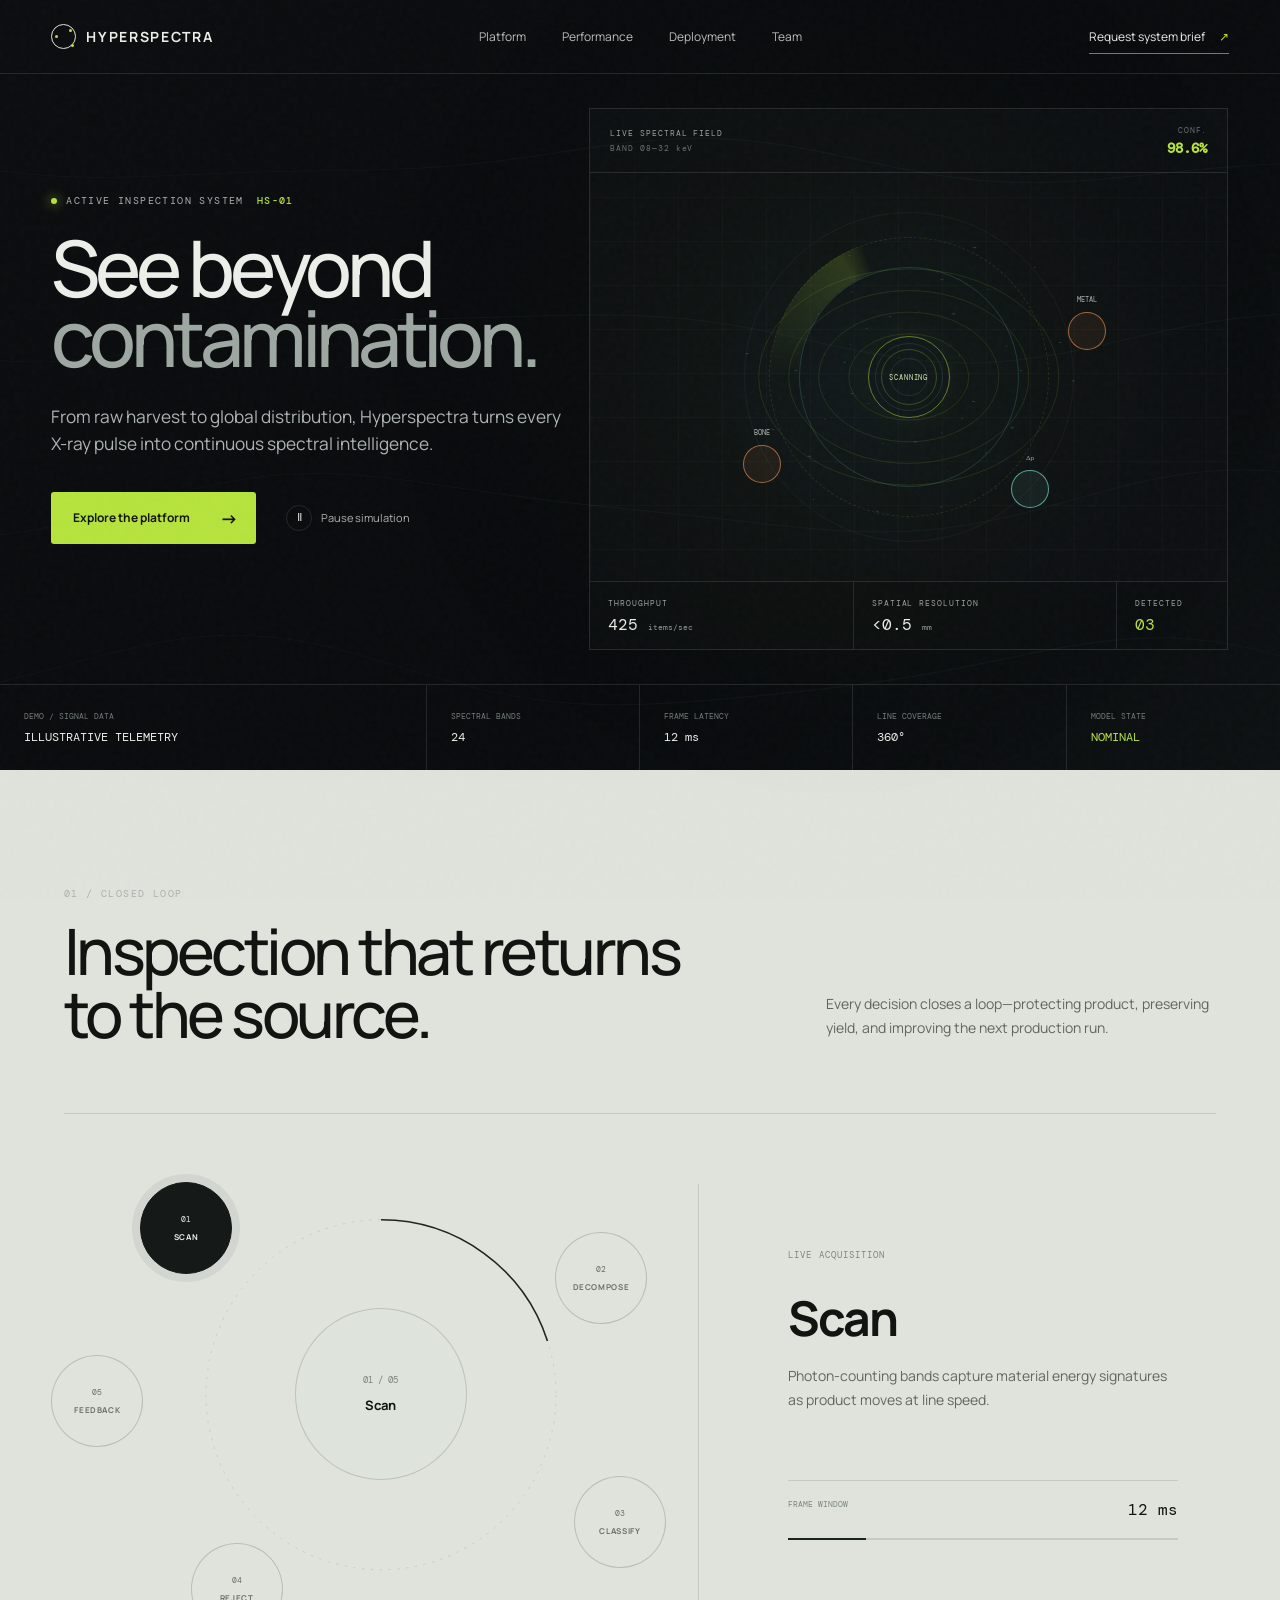
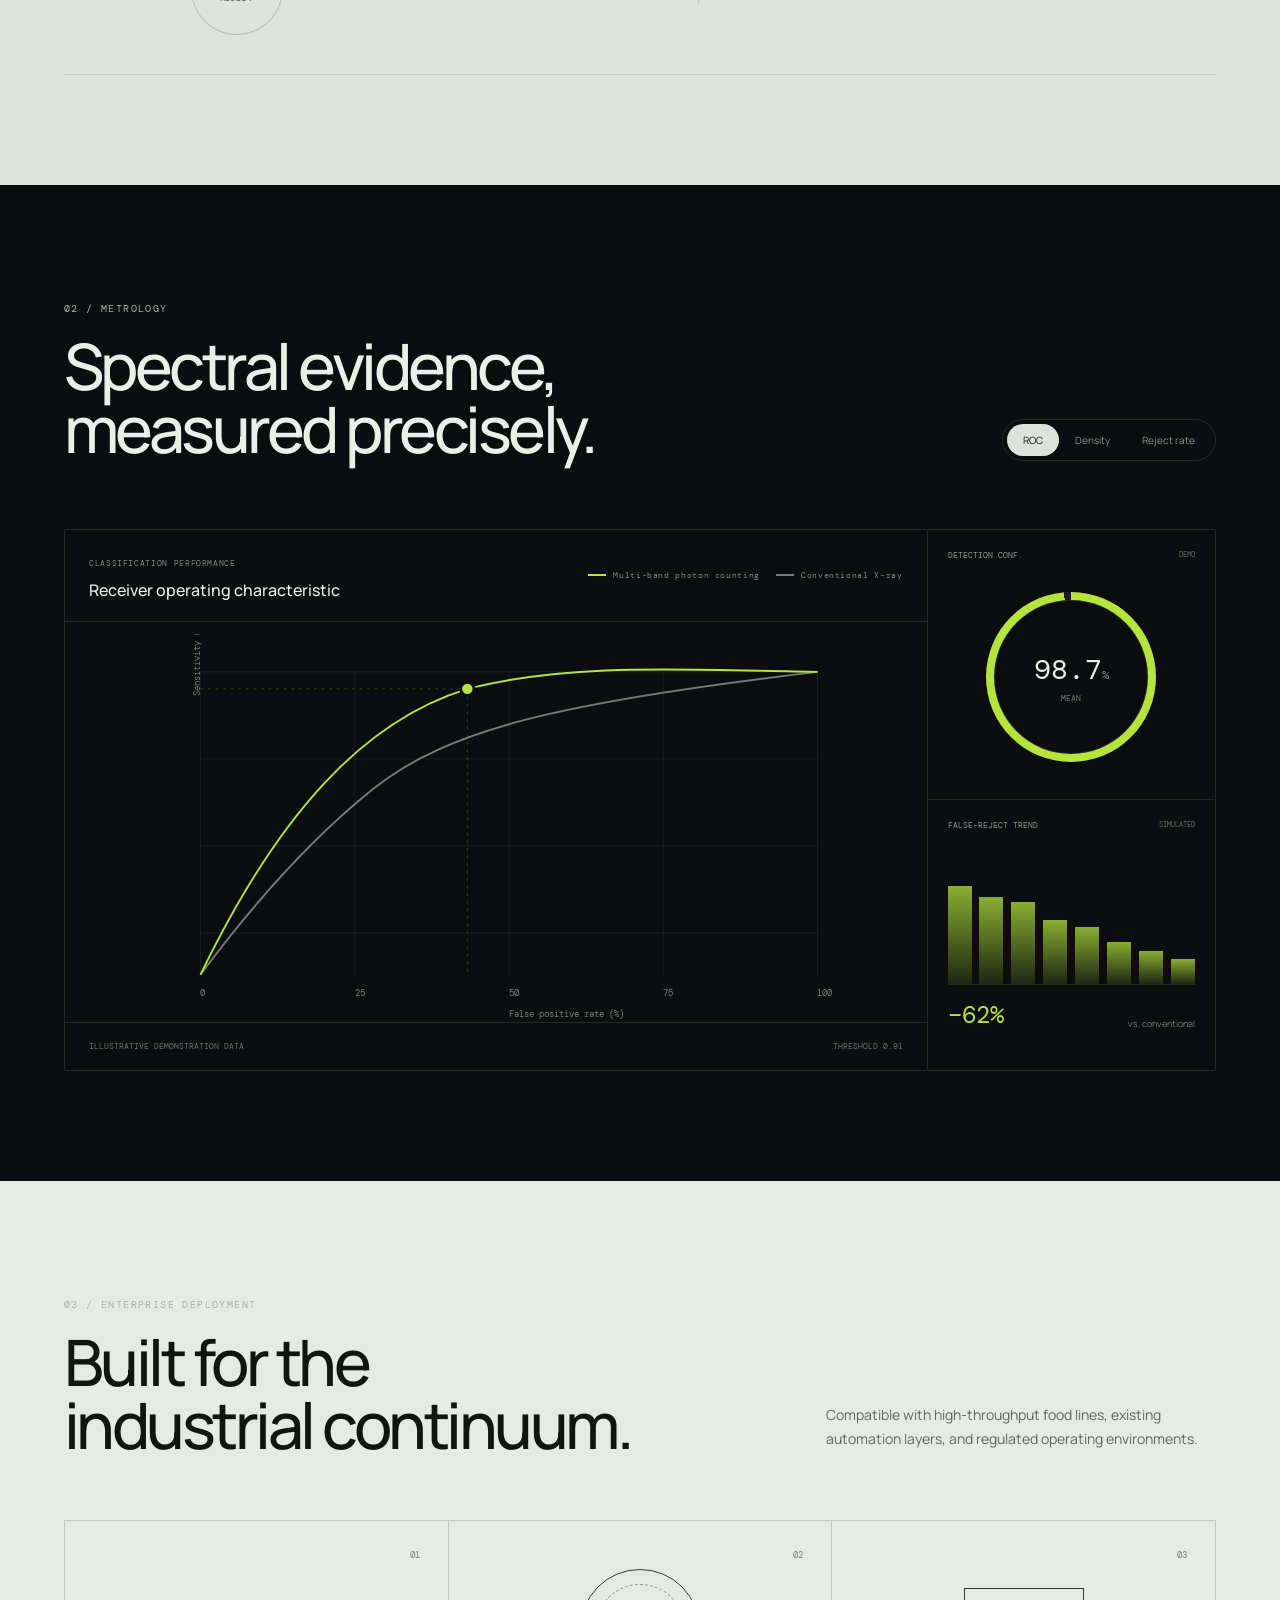
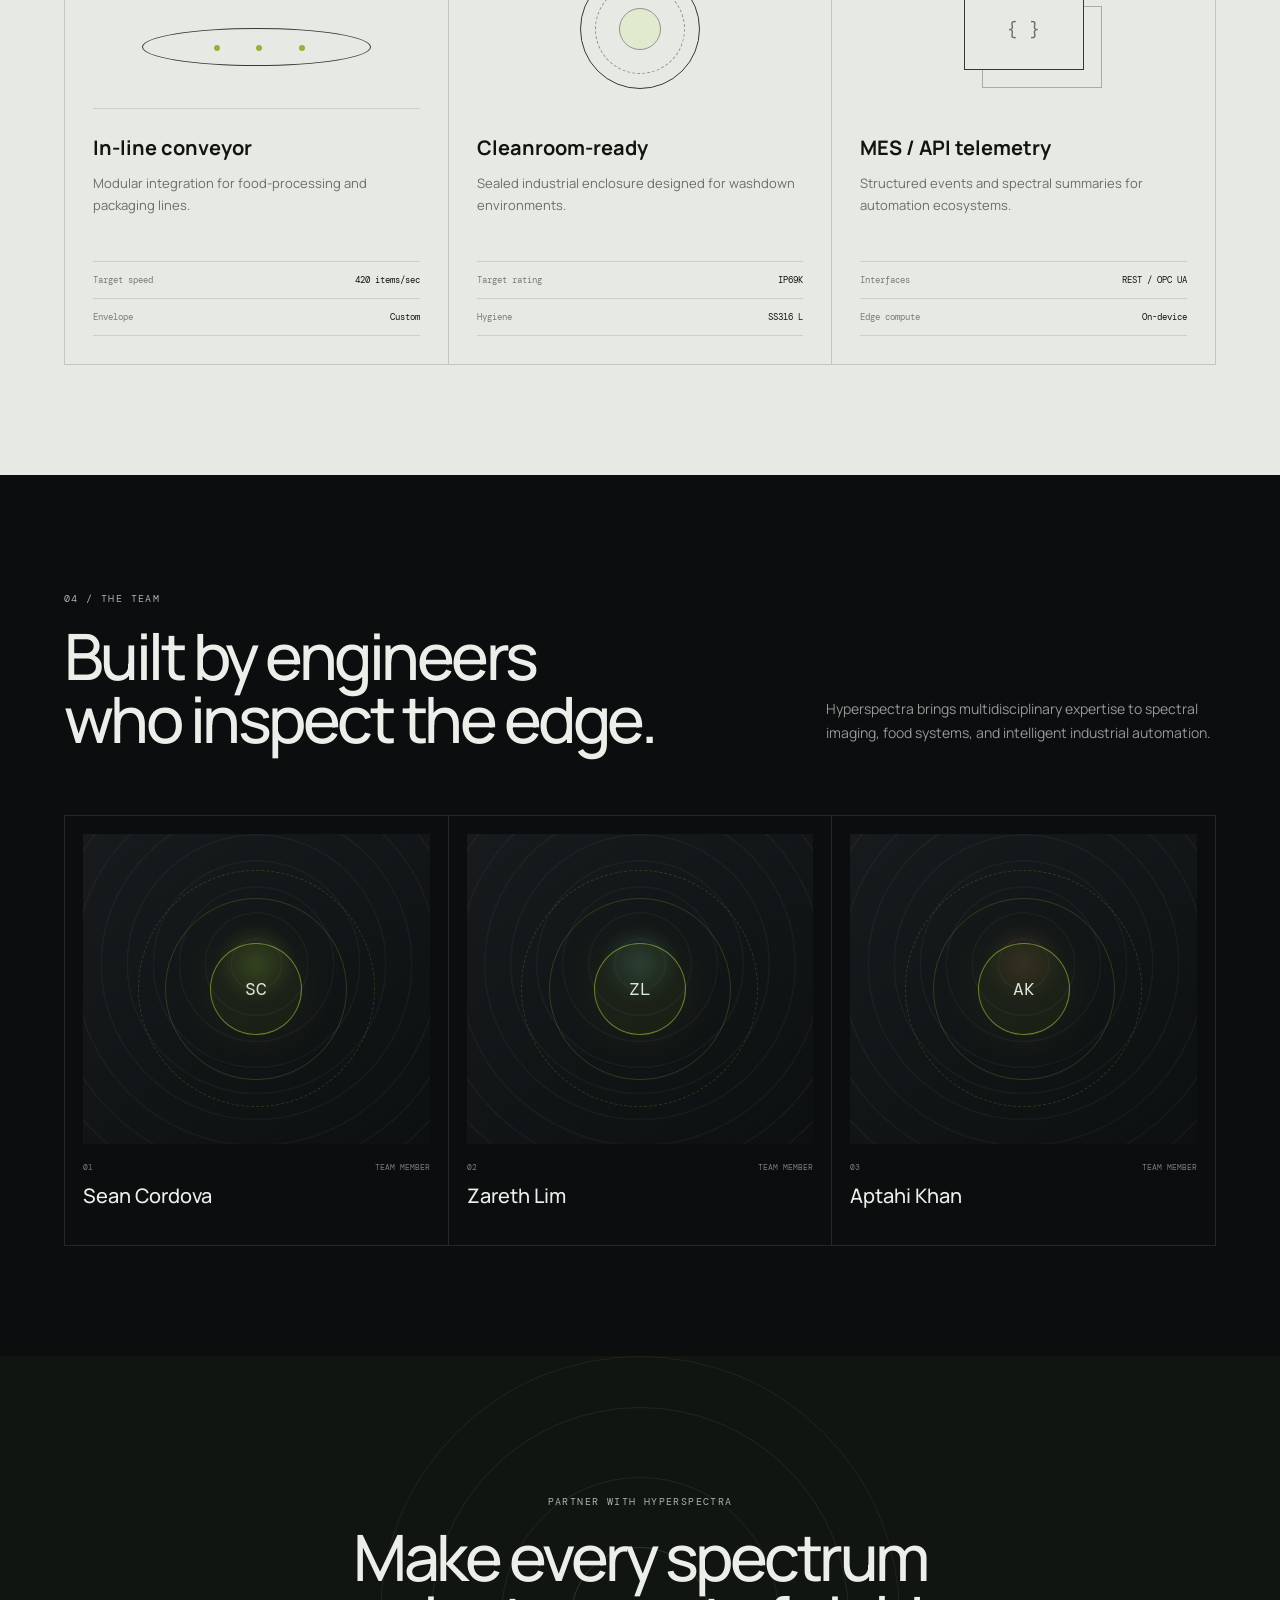
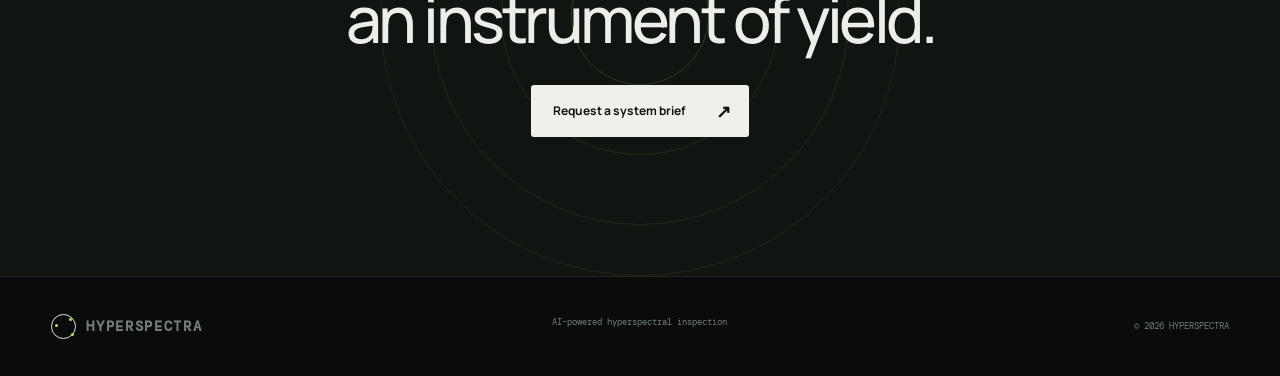
==== commit 7b7eca4d: "Bust asset cache for compact cursor Co-authored-by: Copilot App <223556219+Copilot@users.noreply.git" ====
--- a/index.html
+++ b/index.html
@@ -9,7 +9,7 @@
   <link rel="preconnect" href="https://fonts.googleapis.com">
   <link rel="preconnect" href="https://fonts.gstatic.com" crossorigin>
   <link href="https://fonts.googleapis.com/css2?family=DM+Mono:wght@400;500&family=Manrope:wght@400;500;600;700&display=swap" rel="stylesheet">
-  <link rel="stylesheet" href="styles.css" />
+  <link rel="stylesheet" href="styles.css?v=2" />
 </head>
 <body>
   <div class="noise" aria-hidden="true"></div>
@@ -270,6 +270,6 @@
     <span>© 2026 HYPERSPECTRA</span>
   </footer>
 
-  <script src="app.js"></script>
+  <script src="app.js?v=2"></script>
 </body>
 </html>
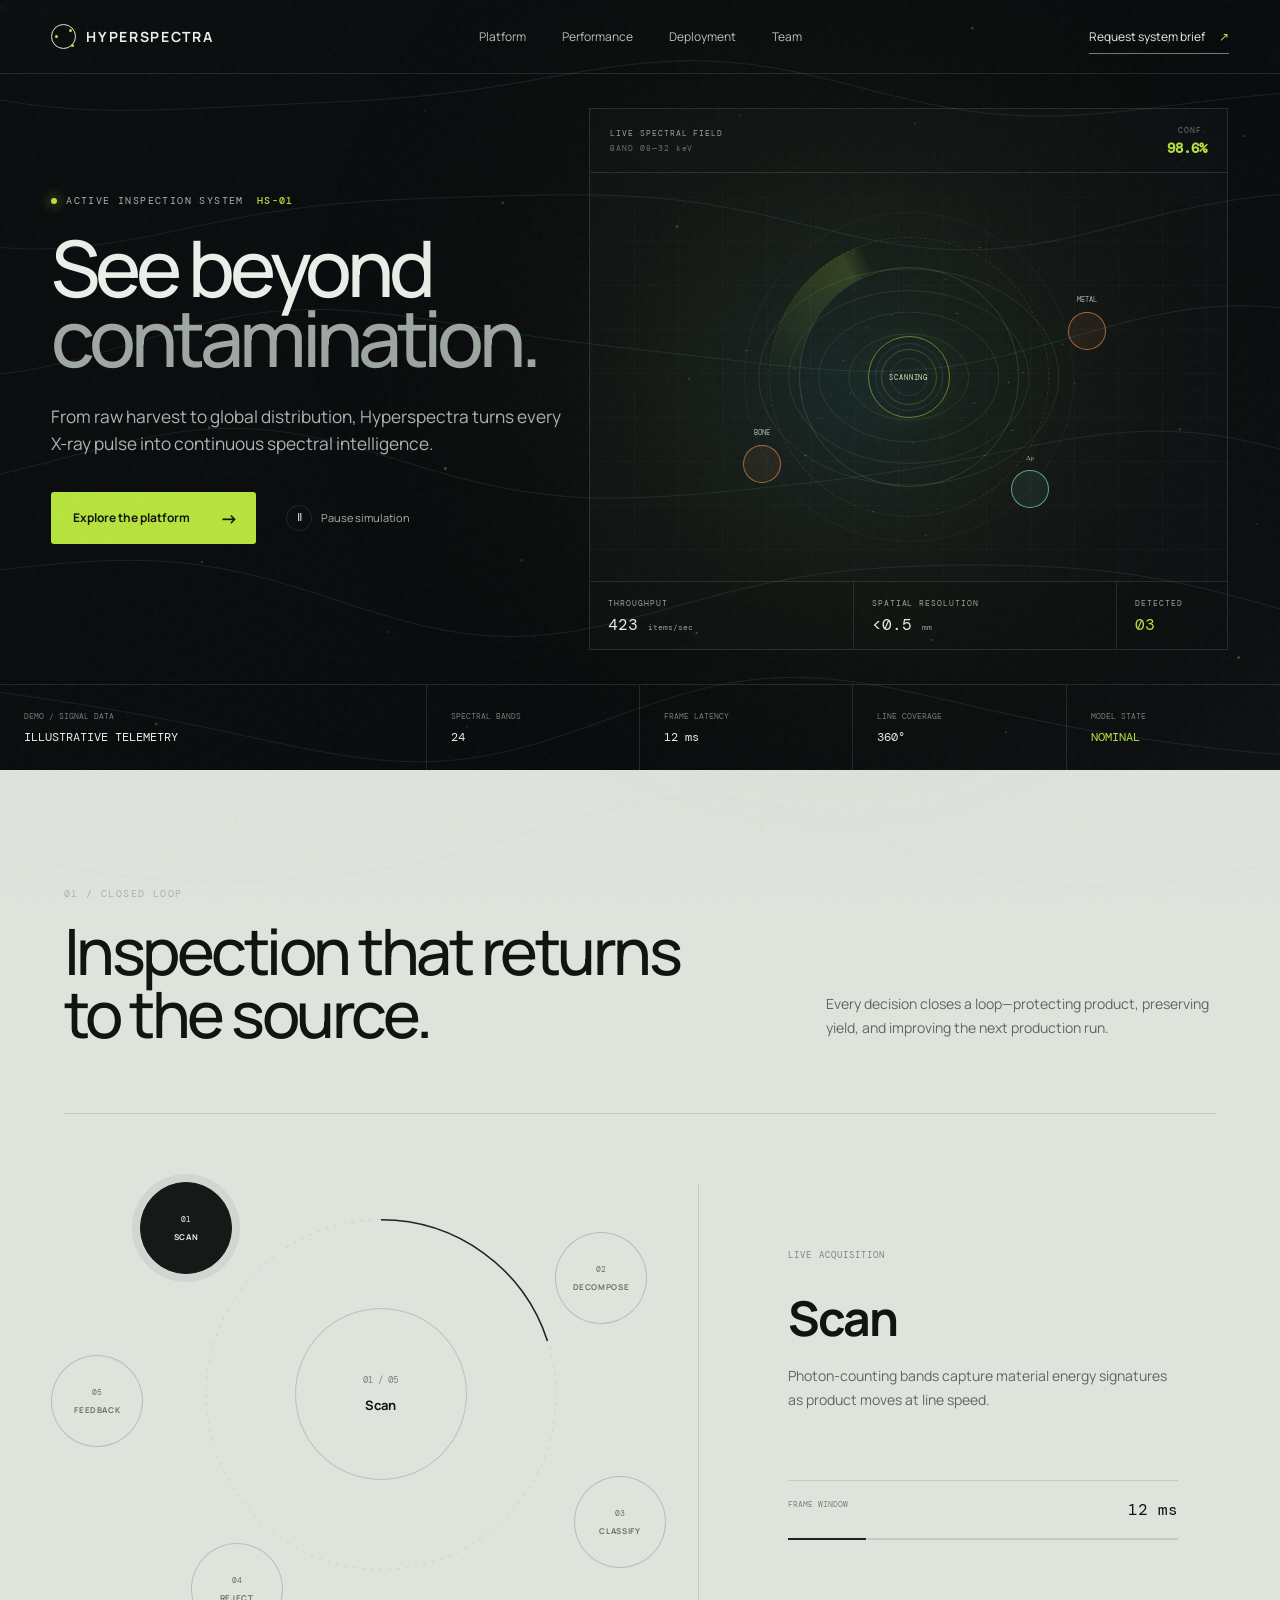
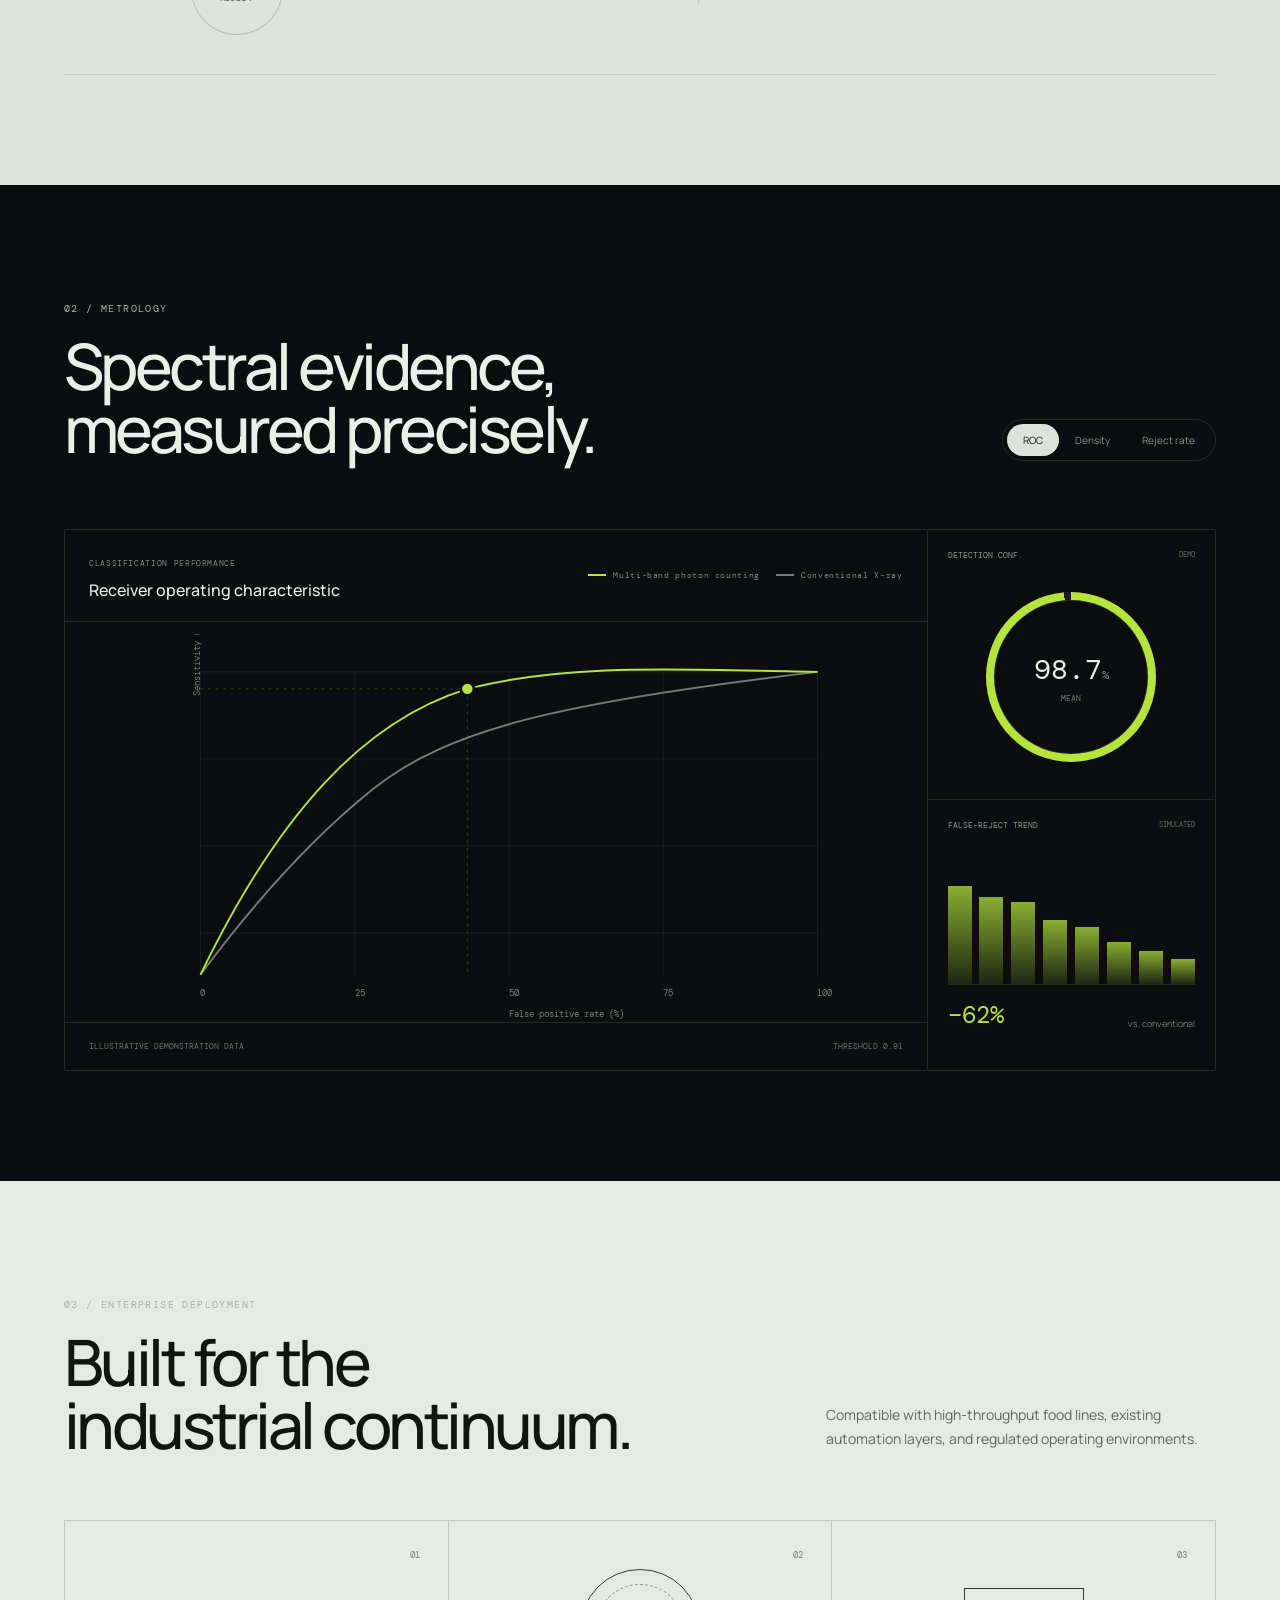
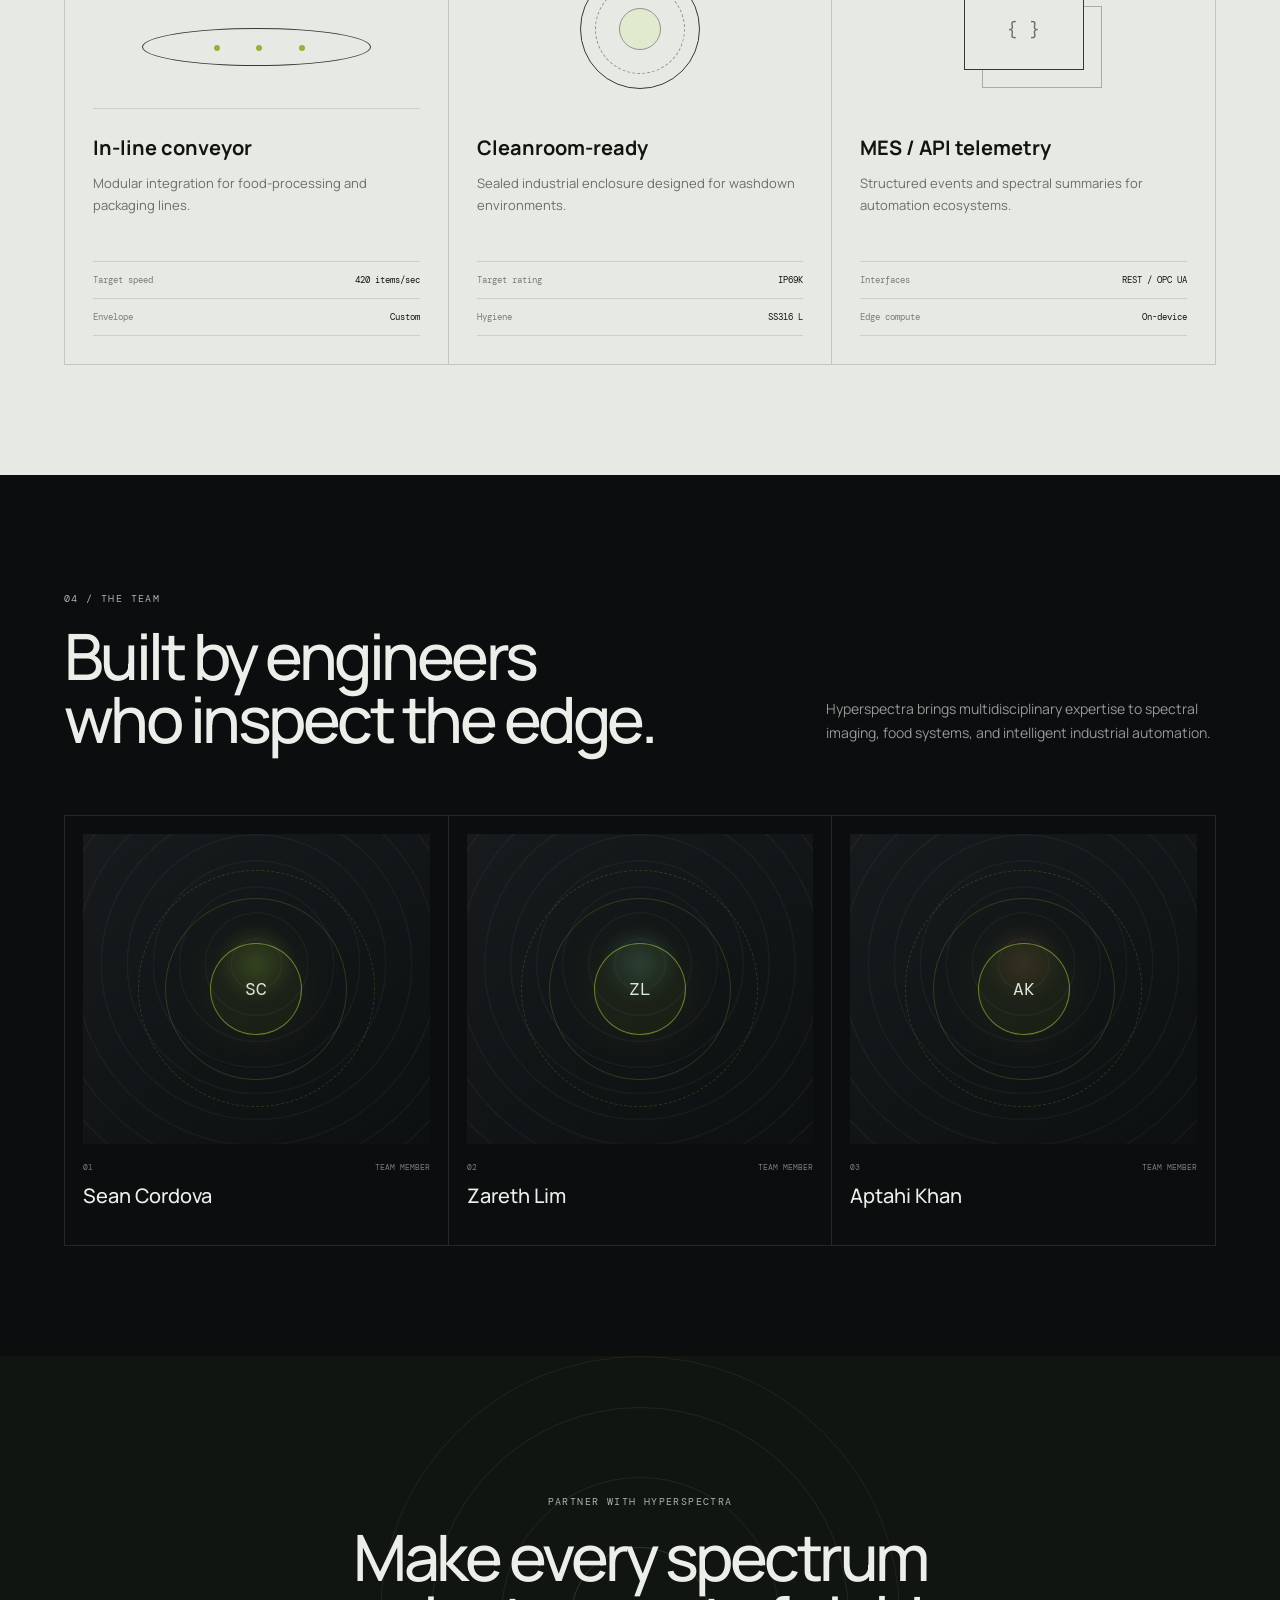
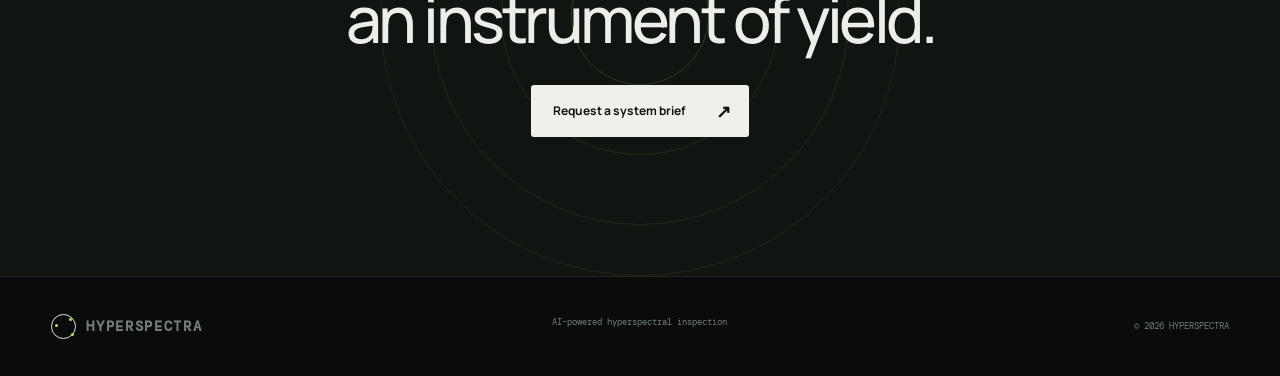
==== commit 8f79f5c5: "Add constant ambient spectral background Co-authored-by: Copilot App <223556219+Copilot@users.norepl" ====
--- a/index.html
+++ b/index.html
@@ -9,7 +9,7 @@
   <link rel="preconnect" href="https://fonts.googleapis.com">
   <link rel="preconnect" href="https://fonts.gstatic.com" crossorigin>
   <link href="https://fonts.googleapis.com/css2?family=DM+Mono:wght@400;500&family=Manrope:wght@400;500;600;700&display=swap" rel="stylesheet">
-  <link rel="stylesheet" href="styles.css?v=2" />
+  <link rel="stylesheet" href="styles.css?v=3" />
 </head>
 <body>
   <div class="noise" aria-hidden="true"></div>
@@ -270,6 +270,6 @@
     <span>© 2026 HYPERSPECTRA</span>
   </footer>
 
-  <script src="app.js?v=2"></script>
+  <script src="app.js?v=3"></script>
 </body>
 </html>
--- a/styles.css
+++ b/styles.css
@@ -26,7 +26,7 @@
   height: 100%;
   z-index: 3;
   pointer-events: none;
-  opacity: .72;
+  opacity: 1;
 }
 .site-header, main, footer { position: relative; z-index: 2; }
 .cursor-dot {
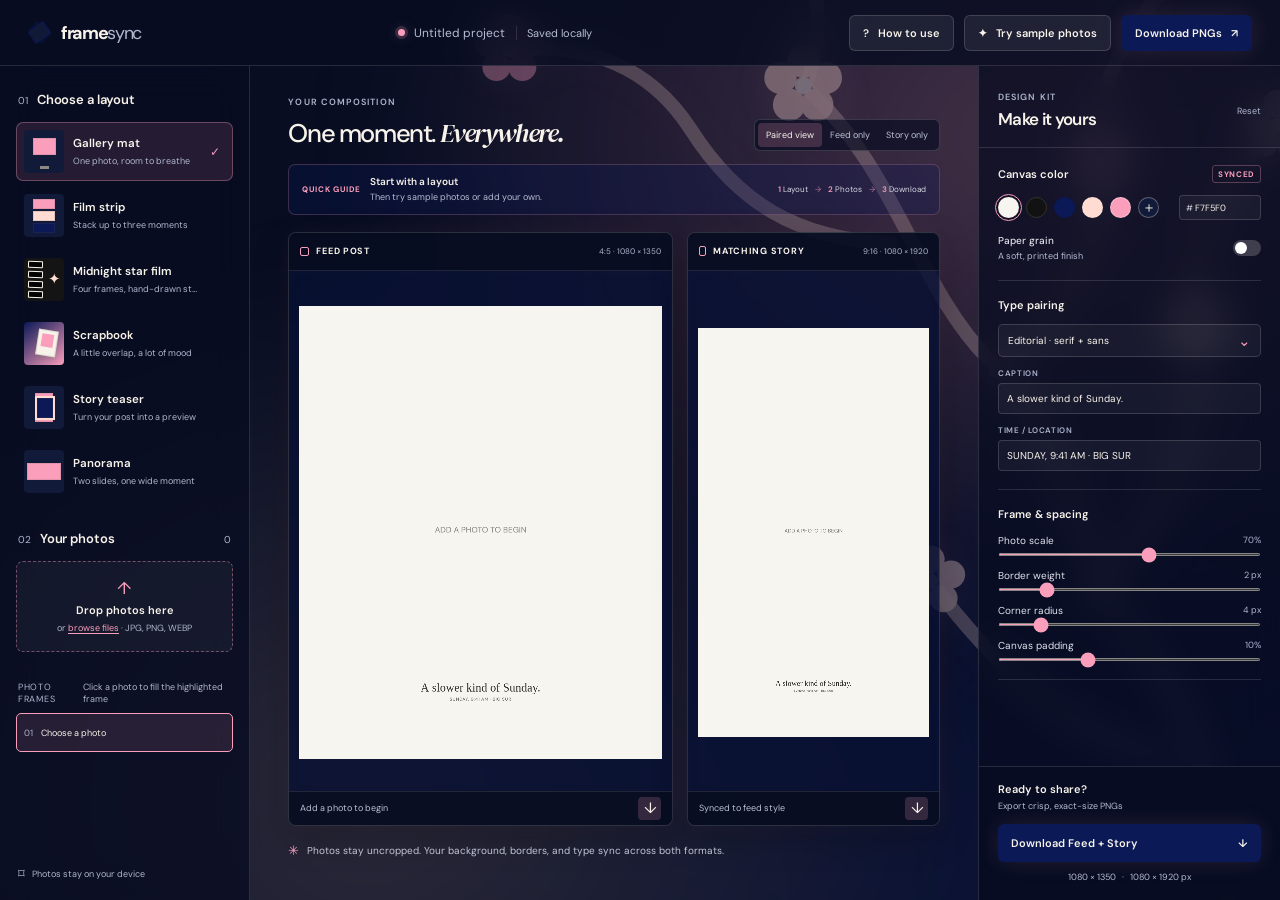
==== commit 792e811e: "Build FrameSync social layout studio Co-authored-by: Copilot App <223556219+Copilot@users.noreply.gi" ====
--- a/index.html
+++ b/index.html
@@ -3,273 +3,215 @@
 <head>
   <meta charset="UTF-8" />
   <meta name="viewport" content="width=device-width, initial-scale=1.0" />
-  <meta name="theme-color" content="#090b0d" />
-  <meta name="description" content="Hyperspectra — AI-powered hyperspectral X-ray food inspection intelligence." />
-  <title>HYPERSPECTRA — See Beyond Contamination</title>
-  <link rel="preconnect" href="https://fonts.googleapis.com">
-  <link rel="preconnect" href="https://fonts.gstatic.com" crossorigin>
-  <link href="https://fonts.googleapis.com/css2?family=DM+Mono:wght@400;500&family=Manrope:wght@400;500;600;700&display=swap" rel="stylesheet">
-  <link rel="stylesheet" href="styles.css?v=3" />
+  <meta name="theme-color" content="#08102C" />
+  <meta name="description" content="FrameSync — one thoughtful composition, perfectly framed for every format." />
+  <title>FrameSync — Social layout studio</title>
+  <link rel="preconnect" href="https://fonts.googleapis.com" />
+  <link rel="preconnect" href="https://fonts.gstatic.com" crossorigin />
+  <link href="https://fonts.googleapis.com/css2?family=DM+Sans:wght@400;500;600;700&family=DM+Serif+Display&display=swap" rel="stylesheet" />
+  <link rel="stylesheet" href="styles.css?v=2" />
 </head>
 <body>
-  <div class="noise" aria-hidden="true"></div>
-  <canvas id="flowCanvas" aria-hidden="true"></canvas>
-  <div class="cursor-dot" aria-hidden="true"></div>
-  <header class="site-header">
-    <a class="brand" href="#top" aria-label="Hyperspectra home">
-      <span class="brand-mark" aria-hidden="true">
-        <i></i><i></i><i></i>
-      </span>
-      <span>HYPERSPECTRA</span>
+  <div class="ambient-scene" aria-hidden="true">
+    <svg class="cherry-tree" viewBox="0 0 1000 1100" preserveAspectRatio="xMaxYMid slice">
+      <g class="tree-branches">
+        <path d="M890 1120 C820 976 863 842 774 736 C696 644 713 547 624 458 C555 388 541 284 452 204" />
+        <path d="M790 828 C693 805 625 737 570 663 C522 597 463 573 390 563" />
+        <path d="M716 679 C795 596 826 521 816 424 C807 345 843 288 891 241" />
+        <path d="M630 468 C704 414 735 346 728 274 C720 209 750 150 796 105" />
+        <path d="M533 350 C445 347 390 311 348 245 C310 186 251 164 180 171" />
+        <path d="M453 207 C480 142 462 91 424 42" />
+      </g>
+      <g class="blossom blossom-one" transform="translate(452 204)">
+        <circle cx="0" cy="-22" r="15"/><circle cx="21" cy="-7" r="15"/><circle cx="13" cy="18" r="15"/><circle cx="-13" cy="18" r="15"/><circle cx="-21" cy="-7" r="15"/><circle class="flower-center" r="8"/>
+      </g>
+      <g class="blossom blossom-two" transform="translate(728 274)">
+        <circle cx="0" cy="-22" r="14"/><circle cx="21" cy="-7" r="14"/><circle cx="13" cy="18" r="14"/><circle cx="-13" cy="18" r="14"/><circle cx="-21" cy="-7" r="14"/><circle class="flower-center" r="7"/>
+      </g>
+      <g class="blossom blossom-three" transform="translate(816 424)">
+        <circle cx="0" cy="-22" r="14"/><circle cx="21" cy="-7" r="14"/><circle cx="13" cy="18" r="14"/><circle cx="-13" cy="18" r="14"/><circle cx="-21" cy="-7" r="14"/><circle class="flower-center" r="7"/>
+      </g>
+      <g class="blossom blossom-four" transform="translate(390 563)">
+        <circle cx="0" cy="-22" r="13"/><circle cx="21" cy="-7" r="13"/><circle cx="13" cy="18" r="13"/><circle cx="-13" cy="18" r="13"/><circle cx="-21" cy="-7" r="13"/><circle class="flower-center" r="7"/>
+      </g>
+      <g class="blossom blossom-five" transform="translate(891 241)">
+        <circle cx="0" cy="-20" r="13"/><circle cx="19" cy="-6" r="13"/><circle cx="12" cy="16" r="13"/><circle cx="-12" cy="16" r="13"/><circle cx="-19" cy="-6" r="13"/><circle class="flower-center" r="7"/>
+      </g>
+      <g class="blossom blossom-six" transform="translate(180 171)">
+        <circle cx="0" cy="-20" r="13"/><circle cx="19" cy="-6" r="13"/><circle cx="12" cy="16" r="13"/><circle cx="-12" cy="16" r="13"/><circle cx="-19" cy="-6" r="13"/><circle class="flower-center" r="7"/>
+      </g>
+      <g class="blossom blossom-seven" transform="translate(570 663)">
+        <circle cx="0" cy="-20" r="13"/><circle cx="19" cy="-6" r="13"/><circle cx="12" cy="16" r="13"/><circle cx="-12" cy="16" r="13"/><circle cx="-19" cy="-6" r="13"/><circle class="flower-center" r="7"/>
+      </g>
+    </svg>
+  </div>
+  <header class="topbar">
+    <a class="wordmark" href="#" aria-label="FrameSync home">
+      <span class="brand-icon" aria-hidden="true"><i></i><i></i><i></i></span>
+      <span>frame<span class="wordmark-light">sync</span></span>
     </a>
-    <nav class="nav-links" aria-label="Primary navigation">
-      <a href="#platform">Platform</a>
-      <a href="#performance">Performance</a>
-      <a href="#deployment">Deployment</a>
-      <a href="#team">Team</a>
-    </nav>
-    <a class="header-cta" href="#deployment">Request system brief <span>↗</span></a>
+    <div class="topbar-center"><span class="status-dot"></span> Untitled project <span class="saved-label">Saved locally</span></div>
+    <div class="topbar-actions">
+      <button class="button button-quiet" id="helpButton" type="button" aria-haspopup="dialog" title="Step-by-step guide"><span aria-hidden="true">?</span> How to use</button>
+      <button class="button button-quiet" id="sampleButton" type="button"><span aria-hidden="true">✦</span> Try sample photos</button>
+      <button class="button button-dark" id="exportTopButton" type="button">Download PNGs <span aria-hidden="true">↗</span></button>
+    </div>
   </header>
 
-  <main id="top">
-    <section class="hero" id="platform">
-      <div class="hero-grid">
-        <div class="hero-copy">
-          <div class="eyebrow"><span class="live-dot"></span> ACTIVE INSPECTION SYSTEM <b>HS-01</b></div>
-          <h1>See beyond<br><em>contamination.</em></h1>
-          <p class="hero-lede">From raw harvest to global distribution, Hyperspectra turns every X-ray pulse into continuous spectral intelligence.</p>
-          <div class="hero-actions">
-            <a class="primary-btn" href="#performance">Explore the platform <span>→</span></a>
-            <button class="text-btn" id="demoToggle" type="button"><span class="pause-icon">Ⅱ</span> Pause simulation</button>
+  <main class="studio">
+    <aside class="left-panel" aria-label="Layouts and photos">
+      <div class="panel-section">
+        <div class="section-title"><span>01</span><h2>Choose a layout</h2></div>
+        <div class="template-list" role="group" aria-label="Layout templates">
+          <button class="template-card active" data-layout="gallery" type="button">
+            <span class="template-art art-gallery"><i></i></span><span class="template-copy"><b>Gallery mat</b><small>One photo, room to breathe</small></span><span class="template-check">✓</span>
+          </button>
+          <button class="template-card" data-layout="filmstrip" type="button">
+            <span class="template-art art-film"><i></i><i></i><i></i></span><span class="template-copy"><b>Film strip</b><small>Stack up to three moments</small></span><span class="template-check">✓</span>
+          </button>
+          <button class="template-card" data-layout="starstrip" type="button">
+            <span class="template-art art-starstrip"><i></i><i></i><i></i><i></i></span><span class="template-copy"><b>Midnight star film</b><small>Four frames, hand-drawn stars</small></span><span class="template-check">✓</span>
+          </button>
+          <button class="template-card" data-layout="collage" type="button">
+            <span class="template-art art-collage"><i></i></span><span class="template-copy"><b>Scrapbook</b><small>A little overlap, a lot of mood</small></span><span class="template-check">✓</span>
+          </button>
+          <button class="template-card" data-layout="teaser" type="button">
+            <span class="template-art art-teaser"><i></i><i></i></span><span class="template-copy"><b>Story teaser</b><small>Turn your post into a preview</small></span><span class="template-check">✓</span>
+          </button>
+          <button class="template-card" data-layout="panorama" type="button">
+            <span class="template-art art-panorama"><i></i></span><span class="template-copy"><b>Panorama</b><small>Two slides, one wide moment</small></span><span class="template-check">✓</span>
+          </button>
+        </div>
+      </div>
+
+      <div class="panel-section photos-section">
+        <div class="section-title"><span>02</span><h2>Your photos</h2><span class="photo-count" id="photoCount">0</span></div>
+        <button class="dropzone" id="dropzone" type="button">
+          <span class="upload-icon" aria-hidden="true">↑</span>
+          <b>Drop photos here</b>
+          <small>or <u>browse files</u> · JPG, PNG, WEBP</small>
+        </button>
+        <input id="fileInput" type="file" accept="image/jpeg,image/png,image/webp" multiple hidden />
+        <div class="photo-library" id="photoLibrary" aria-live="polite"></div>
+        <div class="slots-heading"><span>PHOTO FRAMES</span><small>Click a photo to fill the highlighted frame</small></div>
+        <div class="slot-list" id="slotList"></div>
+      </div>
+      <div class="left-footnote"><span class="lock-icon" aria-hidden="true">⌑</span> Photos stay on your device</div>
+    </aside>
+
+    <section class="workspace" aria-label="Composition preview">
+      <div class="workspace-heading">
+        <div><p class="eyebrow">YOUR COMPOSITION</p><h1>One moment. <em>Everywhere.</em></h1></div>
+        <div class="preview-switch" role="group" aria-label="Preview layout">
+          <button class="active" data-preview="paired" type="button">Paired view</button>
+          <button data-preview="feed" type="button">Feed only</button>
+          <button data-preview="story" type="button">Story only</button>
+        </div>
+      </div>
+
+      <div class="workflow-guide" aria-live="polite">
+        <div class="workflow-copy">
+          <span>QUICK GUIDE</span>
+          <strong id="workflowTitle">Start with a layout</strong>
+          <small id="workflowHint">Then try sample photos or add your own.</small>
+        </div>
+        <div class="workflow-path" aria-label="Choose a layout, fill the photo frames, and download">
+          <b>1 <span>Layout</span></b><i>→</i><b>2 <span>Photos</span></b><i>→</i><b>3 <span>Download</span></b>
+        </div>
+      </div>
+
+      <div class="preview-stage paired" id="previewStage">
+        <article class="preview-card feed-card">
+          <div class="preview-label"><span><i class="feed-symbol" aria-hidden="true"></i> FEED POST</span><small>4:5 · 1080 × 1350</small></div>
+          <div class="canvas-wrap feed-wrap"><canvas id="feedCanvas" width="1080" height="1350" aria-label="Instagram feed composition preview"></canvas></div>
+          <div class="preview-footer"><span id="feedPhotoMeta">Add a photo to begin</span><button class="icon-button download-button" data-export="feed" aria-label="Download feed PNG" title="Download feed PNG">↓</button></div>
+        </article>
+        <article class="preview-card story-card">
+          <div class="preview-label"><span><i class="story-symbol" aria-hidden="true"></i> MATCHING STORY</span><small>9:16 · 1080 × 1920</small></div>
+          <div class="canvas-wrap story-wrap"><canvas id="storyCanvas" width="1080" height="1920" aria-label="Instagram story composition preview"></canvas></div>
+          <div class="preview-footer"><span id="storyPhotoMeta">Synced to feed style</span><button class="icon-button download-button" data-export="story" aria-label="Download story PNG" title="Download story PNG">↓</button></div>
+        </article>
+      </div>
+      <p class="stage-note"><span class="sparkle" aria-hidden="true">✳</span> Photos stay uncropped. Your background, borders, and type sync across both formats.</p>
+    </section>
+
+    <aside class="right-panel" aria-label="Design controls">
+      <div class="inspector-heading"><div><p class="eyebrow">DESIGN KIT</p><h2>Make it yours</h2></div><button id="resetButton" class="reset-button" type="button" title="Reset design controls">Reset</button></div>
+      <div class="inspector-scroll">
+        <section class="control-section">
+          <div class="control-heading"><h3>Canvas color</h3><span class="sync-pill">SYNCED</span></div>
+          <div class="swatches">
+            <button class="swatch active" data-color="#F7F5F0" style="--swatch:#F7F5F0" aria-label="Warm paper background" title="Warm paper" type="button"></button>
+            <button class="swatch" data-color="#121212" style="--swatch:#121212" aria-label="Matte charcoal background" title="Matte charcoal" type="button"></button>
+            <button class="swatch" data-color="#0B1957" style="--swatch:#0B1957" aria-label="Midnight navy background" title="Midnight navy" type="button"></button>
+            <button class="swatch" data-color="#FFDBD1" style="--swatch:#FFDBD1" aria-label="Blush background" title="Blush" type="button"></button>
+            <button class="swatch" data-color="#FA9EBC" style="--swatch:#FA9EBC" aria-label="Soft pink background" title="Soft pink" type="button"></button>
+            <label class="color-picker-wrap" title="Choose a custom color"><input id="colorPicker" type="color" value="#F7F5F0" aria-label="Custom canvas color" /><span>＋</span></label>
+            <label class="hex-input"><span>#</span><input id="hexInput" value="F7F5F0" maxlength="6" aria-label="Hex background color" spellcheck="false" /></label>
           </div>
-        </div>
-
-        <div class="scan-panel" aria-label="Interactive spectral contamination scan">
-          <div class="panel-top">
-            <div><span>LIVE SPECTRAL FIELD</span><small>BAND 08—32 keV</small></div>
-            <div class="confidence"><small>CONF.</small><strong id="confidenceValue">98.7%</strong></div>
-          </div>
-          <div class="orbital-stage" id="orbitalStage">
-            <canvas id="scanCanvas" aria-hidden="true"></canvas>
-            <div class="orbit orbit-a"></div>
-            <div class="orbit orbit-b"></div>
-            <div class="orbit orbit-c"></div>
-            <div class="scan-sweep"></div>
-            <div class="core">
-              <div class="core-rings"></div>
-              <span id="coreLabel">SCANNING</span>
-            </div>
-            <button class="anomaly marker-metal" data-type="Metal" data-confidence="99.2" aria-label="Inspect metal anomaly"><span>METAL</span></button>
-            <button class="anomaly marker-bone" data-type="Bone fragment" data-confidence="96.8" aria-label="Inspect bone fragment anomaly"><span>BONE</span></button>
-            <button class="anomaly marker-density" data-type="Density shift" data-confidence="94.1" aria-label="Inspect density shift anomaly"><span>Δρ</span></button>
-          </div>
-          <div class="panel-bottom">
-            <div class="telemetry">
-              <span>THROUGHPUT</span>
-              <strong><b id="throughputValue">420</b> <small>items/sec</small></strong>
-            </div>
-            <div class="telemetry">
-              <span>SPATIAL RESOLUTION</span>
-              <strong>&lt;0.5 <small>mm</small></strong>
-            </div>
-            <div class="telemetry compact">
-              <span>DETECTED</span>
-              <strong id="detectedCount">03</strong>
-            </div>
-          </div>
-        </div>
-      </div>
-
-      <div class="metric-ribbon" aria-label="Illustrative system metrics">
-        <div><span>DEMO / SIGNAL DATA</span><b>ILLUSTRATIVE TELEMETRY</b></div>
-        <div><span>SPECTRAL BANDS</span><b>24</b></div>
-        <div><span>FRAME LATENCY</span><b>12 ms</b></div>
-        <div><span>LINE COVERAGE</span><b>360°</b></div>
-        <div><span>MODEL STATE</span><b class="green">NOMINAL</b></div>
-      </div>
-    </section>
-
-    <section class="loop-section" aria-labelledby="loopTitle">
-      <div class="section-heading">
-        <div>
-          <span class="section-index">01 / CLOSED LOOP</span>
-          <h2 id="loopTitle">Inspection that returns<br>to the source.</h2>
-        </div>
-        <p>Every decision closes a loop—protecting product, preserving yield, and improving the next production run.</p>
-      </div>
-
-      <div class="loop-layout">
-        <div class="loop-wheel" id="loopWheel">
-          <svg viewBox="0 0 600 600" aria-hidden="true">
-            <circle class="loop-guide" cx="300" cy="300" r="218"/>
-            <circle class="loop-progress" cx="300" cy="300" r="218"/>
-          </svg>
-          <button class="loop-node node-1 active" data-step="0"><span>01</span><strong>SCAN</strong></button>
-          <button class="loop-node node-2" data-step="1"><span>02</span><strong>DECOMPOSE</strong></button>
-          <button class="loop-node node-3" data-step="2"><span>03</span><strong>CLASSIFY</strong></button>
-          <button class="loop-node node-4" data-step="3"><span>04</span><strong>REJECT</strong></button>
-          <button class="loop-node node-5" data-step="4"><span>05</span><strong>FEEDBACK</strong></button>
-          <div class="loop-core">
-            <span id="loopStepNo">01 / 05</span>
-            <strong id="loopStepName">Photon capture</strong>
-          </div>
-        </div>
-        <div class="loop-detail">
-          <span class="detail-kicker" id="loopKicker">LIVE ACQUISITION</span>
-          <h3 id="loopDetailTitle">Scan</h3>
-          <p id="loopDetailText">Photon-counting bands capture material energy signatures as product moves at line speed.</p>
-          <div class="detail-stat">
-            <span id="loopStatLabel">FRAME WINDOW</span>
-            <strong id="loopStatValue">12 ms</strong>
-          </div>
-          <div class="detail-progress"><span id="detailProgress"></span></div>
-        </div>
-      </div>
-    </section>
-
-    <section class="performance" id="performance" aria-labelledby="performanceTitle">
-      <div class="section-heading performance-heading">
-        <div>
-          <span class="section-index">02 / METROLOGY</span>
-          <h2 id="performanceTitle">Spectral evidence,<br>measured precisely.</h2>
-        </div>
-        <div class="chart-tabs" role="tablist" aria-label="Performance chart type">
-          <button class="active" role="tab" aria-selected="true" data-chart="roc">ROC</button>
-          <button role="tab" aria-selected="false" data-chart="histogram">Density</button>
-          <button role="tab" aria-selected="false" data-chart="reject">Reject rate</button>
-        </div>
-      </div>
-
-      <div class="performance-grid">
-        <article class="chart-card">
-          <div class="chart-header">
-            <div>
-              <span id="chartKicker">CLASSIFICATION PERFORMANCE</span>
-              <h3 id="chartTitle">Receiver operating characteristic</h3>
-            </div>
-            <div class="chart-legend">
-              <span><i class="legend-multi"></i>Multi-band photon counting</span>
-              <span><i class="legend-conventional"></i>Conventional X-ray</span>
-            </div>
-          </div>
-          <div class="chart-wrap" id="chartWrap">
-            <svg class="roc-chart" id="rocChart" viewBox="0 0 760 410" role="img" aria-label="Illustrative ROC comparison chart">
-              <g class="grid">
-                <line x1="68" y1="40" x2="720" y2="40"/><line x1="68" y1="132" x2="720" y2="132"/>
-                <line x1="68" y1="224" x2="720" y2="224"/><line x1="68" y1="316" x2="720" y2="316"/>
-                <line x1="68" y1="40" x2="68" y2="360"/><line x1="231" y1="40" x2="231" y2="360"/>
-                <line x1="394" y1="40" x2="394" y2="360"/><line x1="557" y1="40" x2="557" y2="360"/>
-                <line x1="720" y1="40" x2="720" y2="360"/>
-              </g>
-              <g class="axis-labels">
-                <text x="68" y="382">0</text><text x="231" y="382">25</text><text x="394" y="382">50</text>
-                <text x="557" y="382">75</text><text x="720" y="382">100</text>
-                <text x="68" y="66" transform="rotate(-90 68 66)">Sensitivity (%)</text>
-                <text x="394" y="405">False positive rate (%)</text>
-              </g>
-              <path class="conventional-line" d="M68,360 C120,290 180,220 250,164 C330,100 450,72 720,40"/>
-              <path class="multi-line" d="M68,360 C150,190 240,92 350,58 C460,30 580,38 720,40"/>
-              <g class="roc-point"><circle cx="350" cy="58" r="7"/><line x1="350" y1="58" x2="350" y2="360"/><line x1="68" y1="58" x2="350" y2="58"/></g>
-            </svg>
-          </div>
-          <div class="chart-footer"><span>ILLUSTRATIVE DEMONSTRATION DATA</span><span>THRESHOLD 0.91</span></div>
-        </article>
-
-        <aside class="metrics-column">
-          <article class="metric-card">
-            <div class="metric-card-head"><span>DETECTION CONF.</span><small>DEMO</small></div>
-            <div class="radial-gauge" style="--value:98.7">
-              <div><strong>98.7<small>%</small></strong><span>MEAN</span></div>
-            </div>
-          </article>
-          <article class="metric-card metric-card-small">
-            <div class="metric-card-head"><span>FALSE-REJECT TREND</span><small>SIMULATED</small></div>
-            <div class="spark-bars" aria-label="Illustrative declining false reject trend">
-              <i style="height:82%"></i><i style="height:73%"></i><i style="height:69%"></i><i style="height:54%"></i>
-              <i style="height:48%"></i><i style="height:35%"></i><i style="height:28%"></i><i style="height:21%"></i>
-            </div>
-            <div class="trend-stat"><strong>−62%</strong><span>vs. conventional</span></div>
-          </article>
-        </aside>
-      </div>
-    </section>
-
-    <section class="deployment" id="deployment" aria-labelledby="deploymentTitle">
-      <div class="deployment-head">
-        <div>
-          <span class="section-index">03 / ENTERPRISE DEPLOYMENT</span>
-          <h2 id="deploymentTitle">Built for the<br>industrial continuum.</h2>
-        </div>
-        <p>Compatible with high-throughput food lines, existing automation layers, and regulated operating environments.</p>
-      </div>
-      <div class="deployment-grid">
-        <article class="spec-feature">
-          <div class="spec-icon conveyor-icon" aria-hidden="true">
-            <span></span><i></i><i></i><i></i>
-          </div>
-          <span class="spec-index">01</span>
-          <h3>In-line conveyor</h3>
-          <p>Modular integration for food-processing and packaging lines.</p>
-          <dl><div><dt>Target speed</dt><dd>420 items/sec</dd></div><div><dt>Envelope</dt><dd>Custom</dd></div></dl>
-        </article>
-        <article class="spec-feature">
-          <div class="spec-icon ring-icon" aria-hidden="true"><span></span></div>
-          <span class="spec-index">02</span>
-          <h3>Cleanroom-ready</h3>
-          <p>Sealed industrial enclosure designed for washdown environments.</p>
-          <dl><div><dt>Target rating</dt><dd>IP69K</dd></div><div><dt>Hygiene</dt><dd>SS316 L</dd></div></dl>
-        </article>
-        <article class="spec-feature">
-          <div class="spec-icon api-icon" aria-hidden="true"><span>{ }</span></div>
-          <span class="spec-index">03</span>
-          <h3>MES / API telemetry</h3>
-          <p>Structured events and spectral summaries for automation ecosystems.</p>
-          <dl><div><dt>Interfaces</dt><dd>REST / OPC UA</dd></div><div><dt>Edge compute</dt><dd>On-device</dd></div></dl>
-        </article>
-      </div>
-    </section>
-
-    <section class="team-section" id="team" aria-labelledby="teamTitle">
-      <div class="team-head">
-        <div>
-          <span class="section-index">04 / THE TEAM</span>
-          <h2 id="teamTitle">Built by engineers<br>who inspect the edge.</h2>
-        </div>
-        <p>Hyperspectra brings multidisciplinary expertise to spectral imaging, food systems, and intelligent industrial automation.</p>
-      </div>
-      <div class="team-grid">
-        <article class="team-card">
-          <div class="portrait portrait-sean" aria-label="Portrait placeholder for Sean Cordova"><span>SC</span></div>
-          <div class="team-meta"><span>01</span><small>TEAM MEMBER</small></div>
-          <h3>Sean Cordova</h3>
-        </article>
-        <article class="team-card">
-          <div class="portrait portrait-zareth" aria-label="Portrait placeholder for Zareth Lim"><span>ZL</span></div>
-          <div class="team-meta"><span>02</span><small>TEAM MEMBER</small></div>
-          <h3>Zareth Lim</h3>
-        </article>
-        <article class="team-card">
-          <div class="portrait portrait-aptahi" aria-label="Portrait placeholder for Aptahi Khan"><span>AK</span></div>
-          <div class="team-meta"><span>03</span><small>TEAM MEMBER</small></div>
-          <h3>Aptahi Khan</h3>
-        </article>
-      </div>
-    </section>
-
-    <section class="cta-section">
-      <div class="cta-orbit" aria-hidden="true"><i></i><i></i><i></i></div>
-      <span class="section-index">PARTNER WITH HYPERSPECTRA</span>
-      <h2>Make every spectrum<br>an instrument of yield.</h2>
-      <a class="primary-btn light" href="mailto:partners@hyperspectra.example">Request a system brief <span>↗</span></a>
-    </section>
+          <label class="toggle-row"><span><b>Paper grain</b><small>A soft, printed finish</small></span><input id="grainToggle" type="checkbox" /><i class="toggle-ui"></i></label>
+        </section>
+
+        <section class="control-section">
+          <div class="control-heading"><h3>Type pairing</h3></div>
+          <label class="select-wrap"><span class="sr-only">Choose font pairing</span><select id="fontSelect">
+            <option value="editorial">Editorial · serif + sans</option>
+            <option value="modern">Modern · clean sans</option>
+          </select><span aria-hidden="true">⌄</span></label>
+          <label class="text-field"><span>CAPTION</span><input id="captionInput" value="A slower kind of Sunday." maxlength="70" /></label>
+          <label class="text-field"><span>TIME / LOCATION</span><input id="timestampInput" value="SUNDAY, 9:41 AM · BIG SUR" maxlength="50" /></label>
+        </section>
+
+        <section class="control-section">
+          <div class="control-heading"><h3>Frame & spacing</h3></div>
+          <label class="range-control"><span>Photo scale <output id="scaleOutput">70%</output></span><input id="scaleSlider" type="range" min="48" max="86" value="70" /></label>
+          <label class="range-control"><span>Border weight <output id="borderOutput">2 px</output></span><input id="borderSlider" type="range" min="0" max="12" value="2" /></label>
+          <label class="range-control"><span>Corner radius <output id="radiusOutput">4 px</output></span><input id="radiusSlider" type="range" min="0" max="28" value="4" /></label>
+          <label class="range-control"><span>Canvas padding <output id="paddingOutput">10%</output></span><input id="paddingSlider" type="range" min="4" max="22" value="10" /></label>
+        </section>
+
+        <section class="control-section collage-controls" id="collageControls">
+          <div class="control-heading"><h3>Scrapbook backdrop</h3><span class="sync-pill">LAYER 01</span></div>
+          <label class="range-control"><span>Photo opacity <output id="collageOpacityOutput">28%</output></span><input id="collageOpacitySlider" type="range" min="10" max="70" value="28" /></label>
+          <label class="range-control"><span>Background blur <output id="collageBlurOutput">18 px</output></span><input id="collageBlurSlider" type="range" min="0" max="48" value="18" /></label>
+        </section>
+
+        <section class="control-section teaser-controls" id="teaserControls">
+          <div class="control-heading"><h3>Story teaser</h3><span class="sync-pill">STORY</span></div>
+          <label class="select-wrap"><span class="sr-only">Choose teaser mode</span><select id="teaserSelect">
+            <option value="cutout">Peek-through cutout</option>
+            <option value="blur">Color-matched blur</option>
+            <option value="continued">Continued on feed</option>
+          </select><span aria-hidden="true">⌄</span></label>
+          <label class="text-field"><span>BADGE / CALLOUT</span><input id="badgeInput" value="NEW POST" maxlength="34" /></label>
+          <label class="range-control" id="opacityControl"><span>Backdrop softness <output id="blurOutput">24 px</output></span><input id="blurSlider" type="range" min="8" max="50" value="24" /></label>
+        </section>
+      </div>
+      <div class="export-panel">
+        <div class="export-copy"><b>Ready to share?</b><small>Export crisp, exact-size PNGs</small></div>
+        <button class="button button-dark export-main" id="exportButton" type="button">Download Feed + Story <span aria-hidden="true">↓</span></button>
+        <button class="export-secondary" id="exportPanoramaButton" type="button" hidden>Export both panorama slides</button>
+        <small class="export-size">1080 × 1350 <span>·</span> 1080 × 1920 px</small>
+      </div>
+    </aside>
   </main>
-
-  <footer>
-    <a class="brand footer-brand" href="#top"><span class="brand-mark"><i></i><i></i><i></i></span><span>HYPERSPECTRA</span></a>
-    <p>AI-powered hyperspectral inspection</p>
-    <span>© 2026 HYPERSPECTRA</span>
-  </footer>
-
-  <script src="app.js?v=3"></script>
+  <dialog class="help-dialog" id="helpDialog" aria-labelledby="helpTitle" aria-describedby="helpIntro">
+    <div class="help-content">
+      <button class="help-close" id="helpClose" type="button" aria-label="Close guide">×</button>
+      <p class="help-kicker">FRAMESYNC · QUICK START</p>
+      <h2 id="helpTitle">From blank canvas<br />to ready-to-post.</h2>
+      <p class="help-intro" id="helpIntro">Make one composition, then download it in Feed and Story sizes.</p>
+      <ol class="help-steps">
+        <li><span>01</span><div><b>Choose a layout</b><p>Pick a template on the left. Gallery is for one photo; Film strip uses up to three; Midnight star film has four frames; Scrapbook layers two photos.</p></div></li>
+        <li><span>02</span><div><b>Add your photos</b><p>Choose <strong>Try sample photos</strong>, drop files into Your photos, or browse for JPG, PNG, or WEBP images. Photos are processed on your device.</p></div></li>
+        <li><span>03</span><div><b>Fill the frames</b><p>Click a photo to fill the highlighted frame. Click a different frame first to choose where the next photo goes; click a filled frame to replace it. Photos stay uncropped.</p></div></li>
+        <li><span>04</span><div><b>Style both formats</b><p>Use the Design Kit to adjust the background, type, caption, borders, and spacing. These choices stay in sync across Feed and Story.</p><p>For a teaser, choose <strong>Story teaser</strong> and select a mode. For a wide photo, choose <strong>Panorama</strong>.</p></div></li>
+        <li><span>05</span><div><b>Preview and download</b><p>Use Paired view, Feed only, or Story only to check your design. Download PNGs at <strong>1080 × 1350</strong> for Feed and <strong>1080 × 1920</strong> for Story. Panorama also creates two separate Feed slides.</p></div></li>
+      </ol>
+      <div class="help-actions"><span>Tip: your work stays in this browser session.</span><button class="button button-dark" id="helpDone" type="button">Got it</button></div>
+    </div>
+  </dialog>
+  <div class="toast" id="toast" role="status" aria-live="polite"></div>
+  <script src="app.js?v=1"></script>
 </body>
 </html>
--- a/styles.css
+++ b/styles.css
@@ -1,351 +1,458 @@
 :root {
-  --ink: #090b0d;
-  --panel: #101316;
-  --panel-2: #15191b;
-  --line: rgba(255,255,255,.11);
-  --muted: #8d9695;
-  --paper: #ecefe9;
-  --green: #b7e33d;
-  --cyan: #75ddc9;
-  --orange: #ef8d51;
+  color-scheme: dark;
+  --ink: #F8F3EA;
+  --muted: #B5BAD0;
+  --line: rgba(248,243,234,.13);
+  --paper: #F8F3EA;
+  --navy: #0B1957;
+  --blush: #FFDBD1;
+  --pink: #FA9EBC;
+  --serif: "DM Serif Display", Georgia, serif;
+  --sans: "DM Sans", Arial, sans-serif;
 }
 
 * { box-sizing: border-box; }
-html { scroll-behavior: smooth; }
-body {
-  margin: 0;
-  background: var(--ink);
-  color: var(--paper);
-  font-family: "Manrope", Arial, sans-serif;
-  overflow-x: hidden;
-}
-#flowCanvas {
+html { min-width: 320px; background: #080D22; }
+body { margin: 0; color: var(--ink); background: #080D22; font-family: var(--sans); font-size: 13px; -webkit-font-smoothing: antialiased; }
+body::before {
+  content: "";
   position: fixed;
-  inset: 0;
-  width: 100%;
-  height: 100%;
-  z-index: 3;
+  z-index: 0;
+  inset: -24%;
   pointer-events: none;
-  opacity: 1;
-}
-.site-header, main, footer { position: relative; z-index: 2; }
-.cursor-dot {
-  position:fixed; left:0; top:0; z-index:100; pointer-events:none; border-radius:50%;
-  opacity:0; transform:translate(-100px,-100px);
-}
-.cursor-dot {
-  width:7px;height:7px;
-  background:#b7e33d;
-  border:1px solid rgba(9,11,13,.82);
-  box-shadow:0 0 0 1px rgba(255,255,255,.92),0 0 12px rgba(183,227,61,.42);
-}
-body.cursor-active .cursor-dot { opacity:1; }
-button, a { font: inherit; }
-button { cursor: pointer; }
-a { color: inherit; text-decoration: none; }
-.noise {
-  position: fixed; inset: 0; z-index: 20; pointer-events: none; opacity: .035;
-  background-image: url("data:image/svg+xml,%3Csvg viewBox='0 0 180 180' xmlns='http://www.w3.org/2000/svg'%3E%3Cfilter id='n'%3E%3CfeTurbulence type='fractalNoise' baseFrequency='.9' numOctaves='2' stitchTiles='stitch'/%3E%3C/filter%3E%3Crect width='100%25' height='100%25' filter='url(%23n)' opacity='.7'/%3E%3C/svg%3E");
-}
-
-.site-header {
-  height: 74px; display: grid; grid-template-columns: 1fr auto 1fr; align-items: center;
-  padding: 0 clamp(20px, 4vw, 64px); border-bottom: 1px solid var(--line);
-  position: absolute; top: 0; left: 0; right: 0; z-index: 10;
-}
-.brand { display: inline-flex; align-items: center; gap: 10px; font-size: 14px; font-weight: 700; letter-spacing: .12em; }
-.brand-mark { width: 25px; height: 25px; position: relative; display: inline-block; border: 1px solid #dfe5dd; border-radius: 50%; }
-.brand-mark i { position: absolute; width: 3px; height: 3px; border-radius: 50%; background: var(--green); left: 50%; top: 50%; transform-origin: 0 0; }
-.brand-mark i:nth-child(1) { transform: translate(-9px,-2px); }
-.brand-mark i:nth-child(2) { transform: translate(5px,-8px); }
-.brand-mark i:nth-child(3) { transform: translate(7px,7px); }
-.nav-links { display: flex; gap: 36px; font-size: 12px; color: #bbc1bd; }
-.nav-links a:hover { color: white; }
-.header-cta { justify-self: end; display: flex; gap: 14px; align-items: center; font-size: 12px; border-bottom: 1px solid #737975; padding: 8px 0; }
-.header-cta span { color: var(--green); }
-
-.hero { min-height: 770px; padding: 74px clamp(20px, 4vw, 64px) 0; position: relative; background:
-  radial-gradient(circle at 73% 46%, rgba(118,221,201,.055), transparent 24%),
-  linear-gradient(135deg, #0b0d0f 0%, #090b0d 62%, #0d1112 100%);
-}
-.hero-grid { min-height: 610px; display: grid; grid-template-columns: 44% 56%; align-items: center; }
-.hero-copy { padding-bottom: 20px; }
-.eyebrow, .section-index { font-family: "DM Mono", monospace; font-size: 10px; letter-spacing: .14em; color: #aab1ae; }
-.eyebrow { display: flex; align-items: center; gap: 9px; margin-bottom: 26px; }
-.eyebrow b { color: var(--green); font-weight: 500; margin-left: 4px; }
-.live-dot { width: 6px; height: 6px; border-radius: 50%; background: var(--green); box-shadow: 0 0 12px var(--green); }
-h1, h2, h3, p { margin-top: 0; }
-h1 { font-size: clamp(58px, 6.1vw, 94px); line-height: .89; letter-spacing: -.065em; margin-bottom: 32px; font-weight: 500; }
-h1 em { font-style: normal; color: #9ea7a2; }
-.hero-lede { max-width: 520px; font-size: clamp(16px, 1.35vw, 20px); line-height: 1.55; color: #adb5b1; margin-bottom: 34px; }
-.hero-actions { display: flex; align-items: center; gap: 24px; }
-.primary-btn { min-height: 52px; display: inline-flex; align-items: center; justify-content: space-between; gap: 30px; background: var(--green); color: #11140e; border-radius: 3px; padding: 0 18px 0 22px; font-size: 12px; font-weight: 700; }
-.primary-btn span { font-size: 18px; }
-.text-btn { border: 0; background: none; color: #adb4b0; font-size: 11px; display: flex; gap: 9px; align-items: center; }
-.pause-icon { width: 26px; height: 26px; border: 1px solid var(--line); border-radius: 50%; display: grid; place-content: center; font-family: monospace; color: #d6ddd8; }
-
-.scan-panel { height: 542px; margin-left: 20px; border: 1px solid var(--line); background: rgba(16,19,21,.72); position: relative; overflow: hidden; }
-.scan-panel::before { content:""; position:absolute; inset:0; background-image: linear-gradient(rgba(255,255,255,.025) 1px, transparent 1px), linear-gradient(90deg, rgba(255,255,255,.025) 1px, transparent 1px); background-size: 44px 44px; mask-image: linear-gradient(to bottom, transparent, black 20%, black 80%, transparent); }
-.panel-top { height: 64px; border-bottom: 1px solid var(--line); display: flex; justify-content: space-between; align-items: center; padding: 0 20px; position: relative; z-index: 3; }
-.panel-top > div:first-child { display:flex; flex-direction:column; gap:5px; }
-.panel-top span, .panel-top small, .telemetry span { font-family:"DM Mono", monospace; font-size:8px; letter-spacing:.12em; color:#9ba39f; }
-.panel-top small { color:#69716e; }
-.confidence { text-align:right; display:flex; flex-direction:column; gap:4px; }
-.confidence strong { color:var(--green); font-family:"DM Mono", monospace; font-size:14px; }
-.orbital-stage { height: 408px; position: relative; display:grid; place-items:center; }
-#scanCanvas { position:absolute; inset:0; width:100%; height:100%; }
-.orbit { position:absolute; border:1px solid rgba(183,227,61,.13); border-radius:50%; }
-.orbit-a { width:280px;height:280px; border-style:dashed; animation:rotate 40s linear infinite; }
-.orbit-b { width:220px;height:220px; border-color:rgba(117,221,201,.18); }
-.orbit-c { width:330px;height:330px; border-color:rgba(255,255,255,.045); }
-.scan-sweep { position:absolute; width:280px;height:280px; border-radius:50%; background:conic-gradient(from 10deg, transparent 0 72%, rgba(183,227,61,.18) 89%, transparent 92%); mask-image:radial-gradient(circle, transparent 0 55%, black 56%); animation:rotate 6s linear infinite; }
-.core { width:82px;height:82px;border-radius:50%;border:1px solid rgba(183,227,61,.5);display:grid;place-items:center;position:relative;box-shadow:0 0 35px rgba(183,227,61,.06); }
-.core-rings { position:absolute; inset:12px; border:1px solid rgba(183,227,61,.25); border-radius:50%; }
-.core-rings::before,.core-rings::after{content:"";position:absolute;border-radius:50%;inset:-7px;border:1px solid rgba(117,221,201,.12)}
-.core-rings::after{inset:8px}
-.core span { font-family:"DM Mono",monospace;font-size:7px;letter-spacing:.12em;color:#dce9b7; }
-.anomaly { position:absolute; width:38px;height:38px;border-radius:50%;border:1px solid rgba(239,141,81,.65);background:rgba(239,141,81,.08);color:#ffc196;font-family:"DM Mono";font-size:7px;z-index:4;transition:.25s; }
-.anomaly:hover,.anomaly.selected { transform:scale(1.15); background:rgba(239,141,81,.18); box-shadow:0 0 22px rgba(239,141,81,.18); }
-.anomaly span { position:absolute; top:-18px; left:50%; transform:translateX(-50%); white-space:nowrap; color:#adb5b1; }
-.marker-metal { right:19%; top:34%; }
-.marker-bone { left:24%; bottom:24%; }
-.marker-density { right:28%; bottom:18%; border-color:rgba(117,221,201,.7); color:var(--cyan); background:rgba(117,221,201,.08); }
-.panel-bottom { height:70px;border-top:1px solid var(--line);display:grid;grid-template-columns:1fr 1fr 110px;position:relative;z-index:3;background:rgba(13,16,17,.9); }
-.telemetry { display:flex;flex-direction:column;justify-content:center;padding:0 18px;border-right:1px solid var(--line); }
-.telemetry strong { margin-top:6px;font-family:"DM Mono";font-size:16px;font-weight:400; }
-.telemetry strong b { font-weight:400; }
-.telemetry strong small { font-size:8px;color:#929b97; }
-.telemetry.compact { border-right:0; }
-.telemetry.compact strong { color:var(--green); }
-.metric-ribbon { position:absolute;bottom:0;left:0;right:0;height:86px;border-top:1px solid var(--line);display:grid;grid-template-columns:2fr repeat(4,1fr); }
-.metric-ribbon div { display:flex;flex-direction:column;justify-content:center;padding:0 24px;border-right:1px solid var(--line); }
-.metric-ribbon div:last-child { border:0; }
-.metric-ribbon span { font-family:"DM Mono";font-size:8px;color:#737c78;margin-bottom:8px; }
-.metric-ribbon b { font-family:"DM Mono";font-size:12px;font-weight:400; }
-.metric-ribbon .green { color:var(--green); }
-
-.loop-section,.performance,.deployment { padding:110px clamp(20px,5vw,76px); }
-.loop-section { background:#dfe3dc;color:#111511; }
-.section-heading { display:flex;justify-content:space-between;align-items:flex-end;margin-bottom:68px; }
-.section-heading h2,.deployment h2,.cta-section h2 { font-size:clamp(42px,5vw,72px);line-height:.98;letter-spacing:-.055em;font-weight:500;margin:18px 0 0; }
-.section-heading p,.deployment-head p { max-width:390px;line-height:1.7;font-size:14px;color:#5f665f;margin-bottom:6px; }
-.loop-layout { display:grid;grid-template-columns:minmax(400px,55%) 45%;align-items:center;min-height:560px;border-top:1px solid rgba(17,21,17,.12);border-bottom:1px solid rgba(17,21,17,.12); }
-.loop-wheel { height:560px;position:relative;display:grid;place-items:center; }
-.loop-wheel svg { position:absolute;width:min(86%,520px);height:min(86%,520px);overflow:visible; }
-.loop-guide { fill:none;stroke:rgba(17,21,17,.13);stroke-width:1;stroke-dasharray:3 8; }
-.loop-progress { fill:none;stroke:#1e2620;stroke-width:2;stroke-dasharray:1370;stroke-dashoffset:1370;transform:rotate(-90deg);transform-origin:center;transition:stroke-dashoffset .8s ease; }
-.loop-node { position:absolute;width:92px;height:92px;border:1px solid rgba(17,21,17,.18);border-radius:50%;background:#dfe3dc;color:#697067;display:flex;flex-direction:column;align-items:center;justify-content:center;transition:.35s;z-index:3; }
-.loop-node span { font-family:"DM Mono";font-size:8px;margin-bottom:7px; }
-.loop-node strong { font-size:8px;letter-spacing:.08em; }
-.loop-node.active { background:#151917;color:#eff2ec;border-color:#151917;box-shadow:0 0 0 8px rgba(21,25,23,.06); }
-.node-1 { left:12%;top:12%; }.node-2 { right:8%;top:21%; }.node-3 { right:5%;bottom:19%; }.node-4 { left:20%;bottom:7%; }.node-5 { left:-2%;top:43%; }
-.loop-core { width:172px;height:172px;border-radius:50%;border:1px solid rgba(17,21,17,.16);display:flex;flex-direction:column;align-items:center;justify-content:center;text-align:center;background:rgba(223,227,220,.88);z-index:2; }
-.loop-core span { font-family:"DM Mono";font-size:9px;color:#7b837b;margin-bottom:10px; }
-.loop-core strong { font-size:13px;max-width:110px; }
-.loop-detail { min-height:420px;border-left:1px solid rgba(17,21,17,.12);padding:48px 0 48px clamp(40px,7vw,100px);display:flex;flex-direction:column;justify-content:center; }
-.detail-kicker { font-family:"DM Mono";font-size:9px;color:#7c857d;letter-spacing:.12em;margin-bottom:24px; }
-.loop-detail h3 { font-size:48px;letter-spacing:-.05em;margin-bottom:14px; }
-.loop-detail p { max-width:390px;line-height:1.7;color:#606760;font-size:14px;min-height:72px; }
-.detail-stat { border-top:1px solid rgba(17,21,17,.12);margin-top:30px;padding-top:18px;display:flex;justify-content:space-between;max-width:390px; }
-.detail-stat span { font-family:"DM Mono";font-size:8px;color:#7c857d; }
-.detail-stat strong { font-family:"DM Mono";font-size:16px;font-weight:400; }
-.detail-progress { max-width:390px;height:2px;background:rgba(17,21,17,.12);margin-top:18px; }
-.detail-progress span { display:block;width:20%;height:100%;background:#1c241e;transition:width .5s; }
-
-.performance { background:#0b0d0e; }
-.performance-heading { align-items:flex-end; }
-.chart-tabs { display:flex;border:1px solid var(--line);border-radius:999px;padding:4px; }
-.chart-tabs button { border:0;background:transparent;color:#89918e;border-radius:999px;padding:9px 16px;font-size:10px; }
-.chart-tabs button.active { background:#dde3dc;color:#151815; }
-.performance-grid { display:grid;grid-template-columns:minmax(0,3fr) minmax(220px,1fr);border:1px solid var(--line); }
-.chart-card { min-height:540px;border-right:1px solid var(--line); }
-.chart-header { height:92px;border-bottom:1px solid var(--line);display:flex;justify-content:space-between;align-items:center;padding:0 24px; }
-.chart-header span { font-family:"DM Mono";font-size:8px;color:#7f8884;letter-spacing:.08em; }
-.chart-header h3 { margin:8px 0 0;font-size:16px;font-weight:500; }
-.chart-legend { display:flex;gap:16px;font-family:"DM Mono";font-size:8px;color:#9aa29f; }
-.chart-legend span { display:flex;align-items:center;gap:7px; }
-.chart-legend i { width:18px;height:2px;display:inline-block; }
-.legend-multi { background:var(--green); }.legend-conventional { background:#737b78; }
-.chart-wrap { height:400px;padding:12px 18px 0; }
-.chart-wrap svg { width:100%;height:100%; }
-.grid line { stroke:rgba(255,255,255,.07);stroke-width:1; }
-.axis-labels text { fill:#747d79;font-family:"DM Mono";font-size:9px; }
-.conventional-line,.multi-line { fill:none;stroke-width:2; }
-.conventional-line { stroke:#737b78;stroke-dasharray:5 5; }
-.multi-line { stroke:var(--green); }
-.roc-point circle { fill:#b7e33d;stroke:#0b0d0e;stroke-width:3; }
-.roc-point line { stroke:rgba(183,227,61,.25);stroke-dasharray:3 5; }
-.chart-footer { height:48px;border-top:1px solid var(--line);display:flex;justify-content:space-between;align-items:center;padding:0 24px;font-family:"DM Mono";font-size:8px;color:#69716e; }
-.metrics-column { display:grid;grid-template-rows:1fr 1fr; }
-.metric-card { min-height:270px;border-bottom:1px solid var(--line);padding:20px; }
-.metric-card:last-child { border-bottom:0; }
-.metric-card-head { display:flex;justify-content:space-between;font-family:"DM Mono";font-size:8px;color:#8d9692; }
-.metric-card-head small { color:#606864; }
-.radial-gauge { width:170px;height:170px;border-radius:50%;margin:32px auto 0;display:grid;place-items:center;background:conic-gradient(var(--green) calc(var(--value)*1%), rgba(255,255,255,.06) 0);position:relative; }
-.radial-gauge::before { content:"";position:absolute;inset:8px;border-radius:50%;background:#0b0d0e;border:1px solid var(--line); }
-.radial-gauge div { position:relative;text-align:center;display:flex;flex-direction:column; }
-.radial-gauge strong { font-family:"DM Mono";font-size:28px;font-weight:400; }
-.radial-gauge strong small { font-size:12px;color:#7f8884; }
-.radial-gauge div span { font-family:"DM Mono";font-size:8px;color:#737c78;margin-top:5px; }
-.spark-bars { height:120px;display:flex;align-items:flex-end;gap:8px;margin-top:35px;border-bottom:1px solid var(--line); }
-.spark-bars i { flex:1;background:linear-gradient(to top,rgba(183,227,61,.12),rgba(183,227,61,.75)); }
-.trend-stat { display:flex;justify-content:space-between;align-items:end;margin-top:14px; }
-.trend-stat strong { color:var(--green);font-family:"DM Mono";font-size:24px;font-weight:400; }
-.trend-stat span { font-size:9px;color:#747c79; }
-
-.deployment { background:#e7eae4;color:#111510; }
-.deployment-head { display:flex;justify-content:space-between;align-items:flex-end;margin-bottom:64px; }
-.deployment-grid { display:grid;grid-template-columns:repeat(3,1fr);border-top:1px solid rgba(17,21,16,.16);border-left:1px solid rgba(17,21,16,.16); }
-.spec-feature { min-height:430px;border-right:1px solid rgba(17,21,16,.16);border-bottom:1px solid rgba(17,21,16,.16);padding:28px;position:relative; }
-.spec-index { position:absolute;right:28px;top:28px;font-family:"DM Mono";font-size:9px;color:#777d76; }
-.spec-icon { height:160px;display:grid;place-items:center;margin-bottom:25px; }
-.conveyor-icon { border-bottom:1px solid rgba(17,21,16,.12);position:relative; }
-.conveyor-icon span { width:70%;height:38px;border:1px solid #343a35;border-radius:50%;position:absolute;bottom:42px; }
-.conveyor-icon i { width:6px;height:6px;border-radius:50%;background:#9bad3d;position:absolute;bottom:57px; }
-.conveyor-icon i:nth-of-type(1){left:37%}.conveyor-icon i:nth-of-type(2){left:50%}.conveyor-icon i:nth-of-type(3){left:63%}
-.ring-icon span { width:120px;height:120px;border:1px solid #343a35;border-radius:50%;position:relative; }
-.ring-icon span::before,.ring-icon span::after { content:"";position:absolute;border-radius:50%;border:1px dashed #8c968c;inset:14px; }
-.ring-icon span::after { inset:38px;border-style:solid;background:rgba(183,227,61,.12); }
-.api-icon span { width:120px;height:82px;border:1px solid #343a35;display:grid;place-items:center;font-family:"DM Mono";font-size:18px;color:#697267;box-shadow:18px 18px 0 -1px #e7eae4,18px 18px 0 0 rgba(52,58,53,.35); }
-.spec-feature h3 { font-size:20px;margin:0 0 12px; }
-.spec-feature p { min-height:68px;font-size:13px;line-height:1.65;color:#686f67;max-width:330px; }
-.spec-feature dl { margin:20px 0 0;border-top:1px solid rgba(17,21,16,.12); }
-.spec-feature dl div { display:flex;justify-content:space-between;padding:12px 0;border-bottom:1px solid rgba(17,21,16,.12);font-family:"DM Mono";font-size:9px; }
-.spec-feature dt { color:#777e77; }.spec-feature dd { margin:0; }
-
-.cta-section { height:520px;display:flex;flex-direction:column;align-items:center;justify-content:center;text-align:center;position:relative;overflow:hidden;background:#111512; }
-.cta-section h2 { margin:18px 0 34px;position:relative;z-index:2; }
-.cta-section .section-index { position:relative;z-index:2; }
-.cta-orbit { position:absolute;width:520px;height:520px;border:1px solid rgba(183,227,61,.08);border-radius:50%; }
-.cta-orbit i { position:absolute;border:1px solid rgba(183,227,61,.09);border-radius:50%; }
-.cta-orbit i:nth-child(1){inset:50px}.cta-orbit i:nth-child(2){inset:120px}.cta-orbit i:nth-child(3){inset:190px;border-color:rgba(183,227,61,.16)}
-.primary-btn.light { background:#edf1e9;position:relative;z-index:2; }
-.team-section { padding:110px clamp(20px,5vw,76px); background:#0b0d0e; }
-.team-head { display:flex;justify-content:space-between;align-items:flex-end;margin-bottom:64px; }
-.team-head h2 { margin:18px 0 0;font-size:clamp(42px,5vw,72px);line-height:.98;letter-spacing:-.055em;font-weight:500; }
-.team-head p { max-width:390px;line-height:1.7;font-size:14px;color:#929a96;margin-bottom:6px; }
-.team-grid { display:grid;grid-template-columns:repeat(3,1fr);border-top:1px solid var(--line);border-left:1px solid var(--line); }
-.team-card { min-height:430px;border-right:1px solid var(--line);border-bottom:1px solid var(--line);padding:18px;position:relative;overflow:hidden; }
-.portrait { height:310px;margin-bottom:18px;position:relative;display:grid;place-items:center;overflow:hidden;background:
-  radial-gradient(circle at 50% 42%,rgba(183,227,61,.16),transparent 16%),
-  repeating-radial-gradient(circle at 50% 42%,transparent 0 24px,rgba(255,255,255,.035) 25px 26px),
-  linear-gradient(145deg,#171b1d,#0d1011); }
-.portrait::before,.portrait::after { content:"";position:absolute;border:1px solid rgba(183,227,61,.18);border-radius:50%; }
-.portrait::before { width:180px;height:180px;animation:portraitOrbit 12s linear infinite; }
-.portrait::after { width:235px;height:235px;border-style:dashed;animation:portraitOrbit 18s linear reverse infinite; }
-.portrait span { width:92px;height:92px;border:1px solid rgba(183,227,61,.5);border-radius:50%;display:grid;place-items:center;font-family:"DM Mono";font-size:18px;color:#dce6d7;background:rgba(183,227,61,.06);box-shadow:0 0 50px rgba(183,227,61,.08);z-index:2;transition:.45s cubic-bezier(.2,.7,.2,1); }
-.team-card:hover .portrait span { transform:scale(1.08);border-color:var(--green);box-shadow:0 0 70px rgba(183,227,61,.14); }
-.portrait-zareth { background:radial-gradient(circle at 50% 42%,rgba(117,221,201,.15),transparent 16%),repeating-radial-gradient(circle at 50% 42%,transparent 0 24px,rgba(255,255,255,.035) 25px 26px),linear-gradient(145deg,#171b1d,#0d1011); }
-.portrait-aptahi { background:radial-gradient(circle at 50% 42%,rgba(239,141,81,.12),transparent 16%),repeating-radial-gradient(circle at 50% 42%,transparent 0 24px,rgba(255,255,255,.035) 25px 26px),linear-gradient(145deg,#171b1d,#0d1011); }
-.team-meta { display:flex;justify-content:space-between;font-family:"DM Mono";font-size:8px;color:#777f7b; }
-.team-meta small { font-size:8px; }
-.team-card h3 { margin:10px 0 0;font-size:20px;font-weight:500; }
-
-.reveal { opacity:0;transform:translateY(24px);transition:opacity .8s ease,transform .8s cubic-bezier(.2,.7,.2,1); }
-.reveal.visible { opacity:1;transform:none; }
-.hero-copy { animation:heroIn 1s cubic-bezier(.2,.7,.2,1) both; }
-.scan-panel { animation:panelIn 1.1s .12s cubic-bezier(.2,.7,.2,1) both; }
-.metric-ribbon { animation:fadeIn .8s .5s both; }
-.anomaly { animation:anomalyPulse 3s ease-in-out infinite; }
-.marker-bone { animation-delay:-1s; }.marker-density{animation-delay:-2s}
-.multi-line { stroke-dasharray:900;stroke-dashoffset:900;animation:drawLine 1.8s .35s ease forwards; }
-.conventional-line { stroke-dasharray:900;stroke-dashoffset:900;animation:drawLine 1.8s .15s ease forwards; }
-.histogram-chart rect { transform-box:fill-box;transform-origin:bottom;animation:barRise .7s cubic-bezier(.2,.7,.2,1) both; }
-.histogram-chart rect:nth-child(3n){animation-delay:.12s}.histogram-chart rect:nth-child(4n){animation-delay:.22s}
-.reject-chart path:last-of-type { stroke-dasharray:900;stroke-dashoffset:900;animation:drawLine 1.5s ease forwards; }
-.spark-bars i { transform-origin:bottom;animation:barRise 1s cubic-bezier(.2,.7,.2,1) both; }
-.cta-orbit { animation:portraitOrbit 28s linear infinite; }
-
-@keyframes heroIn { from{opacity:0;transform:translateY(18px)}to{opacity:1;transform:none} }
-@keyframes panelIn { from{opacity:0;transform:translateX(30px) scale(.98)}to{opacity:1;transform:none} }
-@keyframes fadeIn { from{opacity:0}to{opacity:1} }
-@keyframes anomalyPulse { 0%,100%{box-shadow:0 0 0 0 rgba(239,141,81,.12)}50%{box-shadow:0 0 0 9px rgba(239,141,81,0)} }
-@keyframes drawLine { to{stroke-dashoffset:0} }
-@keyframes barRise { from{transform:scaleY(0)}to{transform:scaleY(1)} }
-@keyframes portraitOrbit { to{transform:rotate(360deg)} }
-
-@media (pointer:fine) {
-  body, a, button { cursor:none; }
+  background:
+    radial-gradient(ellipse at 72% 27%, rgba(250,158,188,.25), transparent 34%),
+    radial-gradient(ellipse at 38% 76%, rgba(255,219,209,.14), transparent 38%),
+    radial-gradient(ellipse at 91% 82%, rgba(11,25,87,.62), transparent 36%);
+  filter: blur(54px);
+  transform: translate3d(-2%, 0, 0) scale(1.02);
+  animation: ambient-drift 22s ease-in-out infinite alternate;
+}
+.ambient-scene { position: fixed; z-index: 0; inset: 0; overflow: hidden; pointer-events: none; }
+.cherry-tree { position: absolute; top: -4vh; right: -9vw; width: min(86vw, 1080px); height: 110vh; overflow: visible; opacity: .38; transform-origin: 88% 55%; filter: drop-shadow(0 0 22px rgba(250,158,188,.2)); animation: tree-sway 19s ease-in-out infinite alternate; }
+.tree-branches { fill: none; stroke: #FFDBD1; stroke-width: 13; stroke-linecap: round; stroke-linejoin: round; opacity: .58; }
+.blossom { fill: #FA9EBC; opacity: .9; transform-box: fill-box; transform-origin: center; animation: blossom-glow 5.5s ease-in-out infinite alternate; }
+.blossom:nth-of-type(even) { fill: #FFDBD1; animation-delay: -2.6s; }
+.flower-center { fill: #F8F3EA; opacity: .9; }
+button, input, select { font: inherit; }
+button { color: inherit; cursor: pointer; }
+button:focus-visible, input:focus-visible, select:focus-visible { outline: 2px solid var(--pink); outline-offset: 3px; }
+.topbar { position: relative; z-index: 2; height: 66px; padding: 0 28px; display: flex; align-items: center; justify-content: space-between; background: rgba(248,243,234,.9); border-bottom: 1px solid var(--line); }
+.wordmark { display: flex; align-items: center; gap: 10px; text-decoration: none; color: var(--ink); font-size: 18px; font-weight: 700; letter-spacing: -.075em; }
+.wordmark-light { color: #767b98; font-weight: 400; }
+.brand-icon { display: flex; width: 23px; height: 23px; position: relative; align-items: center; justify-content: center; }
+.brand-icon::before,.brand-icon::after,.brand-icon i { content: ""; position: absolute; width: 17px; height: 13px; border: 1.4px solid var(--navy); border-radius: 2px; background: var(--paper); transform: rotate(-35deg); }
+.brand-icon::before { transform: rotate(35deg); opacity: .46; }
+.brand-icon::after { transform: rotate(-35deg); }
+.brand-icon i:nth-child(1) { width: 8px; height: 8px; border-radius: 50%; border-color: var(--pink); background: var(--pink); transform: none; }
+.brand-icon i:nth-child(2),.brand-icon i:nth-child(3) { display:none; }
+.topbar-center { display: flex; align-items: center; gap: 9px; color: #5e6687; font-size: 12px; }
+.status-dot { height: 7px; width: 7px; border-radius: 50%; background: var(--pink); box-shadow: 0 0 0 3px rgba(250,158,188,.2); }
+.saved-label { padding-left: 10px; margin-left: 2px; border-left: 1px solid var(--line); color: #9b9c96; font-size: 11px; }
+.topbar-actions { display: flex; gap: 10px; align-items: center; }
+.button { border: 1px solid transparent; border-radius: 6px; height: 36px; padding: 0 13px; display: inline-flex; gap: 9px; align-items: center; justify-content: center; font-size: 11px; font-weight: 600; transition: background .18s, transform .18s; }
+.button:hover { transform: translateY(-1px); }
+.button-quiet { background: rgba(255,253,250,.86); border-color: var(--line); color: var(--navy); }
+.button-quiet:hover { background: var(--blush); }
+.button-dark { background: var(--navy); color: white; }
+.button-dark:hover { background: #17296d; }
+.studio { position: relative; z-index: 1; min-height: calc(100vh - 66px); display: grid; grid-template-columns: 250px minmax(360px,1fr) 302px; }
+.left-panel,.right-panel { min-width: 0; background: rgba(255,253,250,.91); backdrop-filter: blur(18px); }
+.left-panel { border-right: 1px solid var(--line); padding: 25px 16px 18px; display: flex; flex-direction: column; }
+.panel-section + .panel-section { margin-top: 29px; }
+.section-title { display: flex; align-items: baseline; gap: 8px; margin: 0 2px 14px; }
+.section-title > span:first-child { color: #a9aa9f; font: 10px var(--sans); letter-spacing: .04em; }
+.section-title h2 { margin: 0; font-size: 12px; font-weight: 600; letter-spacing: -.01em; }
+.photo-count { margin-left: auto; color: #a4a59e; font-size: 10px; }
+.template-list { display: grid; gap: 5px; }
+.template-card { width: 100%; padding: 7px; display: grid; grid-template-columns: 40px minmax(0,1fr) 15px; gap: 9px; align-items: center; border: 1px solid transparent; border-radius: 7px; background: transparent; text-align: left; }
+.template-card:hover { background: rgba(255,219,209,.22); }
+.template-card.active { background: rgba(255,219,209,.38); border-color: rgba(250,158,188,.48); }
+.template-art { height: 43px; width: 40px; position: relative; display: block; overflow: hidden; border-radius: 4px; background: #edeae2; }
+.template-art i { display: block; position: absolute; background: #b7ad9a; border: 1px solid rgba(98,92,80,.17); }
+.art-gallery { background: #e6e5df; }
+.art-gallery i { width: 23px; height: 17px; left: 9px; top: 8px; background: #bcb8ab; box-shadow: 0 21px 0 -7px #8d8a80; }
+.art-film { background: #dedbd2; display:flex; flex-direction:column; gap:2px; align-items:center; justify-content:center; }
+.art-film i { position:static; width:22px; height:10px; background:#a7a193; }
+.art-film i:nth-child(2) { background:#7f8175; }.art-film i:nth-child(3) { background:#c1bba9; }
+.art-collage { background: linear-gradient(140deg,#b6a887,#d2c8b3); }
+.art-collage i { width:20px; height:26px; left:13px; top:8px; background:#f6f2e8; transform:rotate(9deg); box-shadow:0 2px 5px #706b5b55; }
+.art-collage i::after { content:""; position:absolute; inset:3px 3px 8px; background:#a49d8a; }
+.art-teaser { background:#d8d6cf; }
+.art-teaser i:first-child { width:18px;height:29px;left:11px;top:7px;background:#a49c8b; }
+.art-teaser i:last-child { width:16px;height:20px;left:13px;top:12px;background:#e9e4d8;box-shadow:0 0 0 2px #f5f3ed; }
+.art-panorama { background:#d8d7ce; }
+.art-panorama i { left:3px;top:13px;width:34px;height:17px;background:linear-gradient(160deg,#918d7e 0 48%,#aaa892 49%); }
+.template-copy { min-width: 0; display: flex; flex-direction: column; gap: 4px; }
+.template-copy b { font-size: 11px; font-weight: 600; }
+.template-copy small { overflow: hidden; color: #989991; font-size: 9px; white-space: nowrap; text-overflow: ellipsis; }
+.template-check { opacity: 0; color: #c65e83; font-size: 12px; }
+.template-card.active .template-check { opacity: 1; }
+.photos-section { min-height: 120px; }
+.dropzone { width: 100%; min-height: 91px; border: 1px dashed #e2bfc6; border-radius: 7px; background: rgba(248,243,234,.62); display: flex; flex-direction: column; align-items: center; justify-content: center; gap: 5px; color: #505b83; }
+.dropzone:hover,.dropzone.drag-over { border-color: var(--pink); background: rgba(255,219,209,.42); }
+.dropzone b { font-size: 10px; font-weight: 600; }
+.dropzone small { color: #a0a097; font-size: 9px; }
+.dropzone u { color: #c65e83; text-underline-offset: 2px; }
+.upload-icon { margin-bottom: 1px; color: #c65e83; font-size: 17px; line-height: 17px; }
+.photo-library { display: grid; grid-template-columns: repeat(3,1fr); gap: 6px; margin-top: 10px; }
+.library-photo { position: relative; padding: 0; height: 61px; border: 2px solid transparent; border-radius: 5px; overflow: hidden; background: #f0eee8; }
+.library-photo.selected { border-color: #92986f; }
+.library-photo img { width: 100%; height: 100%; object-fit: cover; }
+.library-photo span { position: absolute; left: 3px; bottom: 3px; padding: 2px 4px; border-radius: 3px; color: #fff; background: #2229; font-size: 8px; }
+.slots-heading { display: flex; justify-content: space-between; align-items: center; margin: 19px 2px 8px; color: #909188; font-size: 8px; letter-spacing: .08em; }
+.slots-heading small { font-size: 8px; letter-spacing: 0; }
+.slot-list { display: grid; gap: 5px; }
+.slot { min-height: 39px; padding: 4px 7px; display: flex; align-items: center; gap: 8px; border: 1px solid #eeede8; border-radius: 5px; background: #fff; text-align: left; }
+.slot.active { border-color: var(--pink); background: rgba(255,219,209,.28); }
+.slot-number { color: #a0a198; font: 9px var(--sans); }
+.slot img { width: 28px; height: 28px; border-radius: 3px; object-fit: cover; }
+.slot-name { min-width: 0; flex: 1; overflow: hidden; color: #5d5f58; font-size: 9px; text-overflow: ellipsis; white-space: nowrap; }
+.slot-empty { color: #a3a49c; }
+.slot-remove { border: 0; background: none; color: #a4a59d; padding: 4px; font-size: 12px; }
+.left-footnote { display: flex; gap: 7px; align-items: center; margin: auto 2px 0; padding-top: 23px; color: #9a9b94; font-size: 9px; }
+.lock-icon { font-size: 13px; }
+.workspace { min-width: 0; padding: 30px clamp(22px,3vw,44px) 25px; background: transparent; }
+.workspace-heading { display: flex; align-items: flex-end; justify-content: space-between; gap: 16px; margin-bottom: 23px; }
+.workflow-guide { display: flex; align-items: center; justify-content: space-between; gap: 14px; margin: -10px 0 17px; padding: 10px 13px; border: 1px solid rgba(250,158,188,.22); border-radius: 7px; background: rgba(11,25,87,.3); }
+.workflow-copy { display: grid; grid-template-columns: auto 1fr; gap: 3px 9px; align-items: baseline; min-width: 0; }
+.workflow-copy > span { grid-row: 1 / span 2; align-self: center; color: var(--pink); font-size: 7px; font-weight: 700; letter-spacing: .1em; }
+.workflow-copy strong { color: var(--paper); font-size: 9px; font-weight: 600; }
+.workflow-copy small { color: #b7bdd3; font-size: 8px; line-height: 1.4; }
+.workflow-path { display: flex; flex: 0 0 auto; align-items: center; gap: 7px; color: #f8f3ea; font-size: 8px; }
+.workflow-path b { color: var(--pink); font-weight: 600; }
+.workflow-path b span { color: #d7d9e3; font-weight: 400; }
+.workflow-path i { color: rgba(250,158,188,.64); font-style: normal; }
+.eyebrow { margin: 0 0 7px; color: #999a91; font-size: 8px; font-weight: 600; letter-spacing: .12em; }
+.workspace h1 { margin: 0; font-size: clamp(20px,2vw,27px); font-weight: 500; letter-spacing: -.055em; }
+.workspace h1 em { font-family: var(--serif); font-weight: 400; }
+.preview-switch { display: flex; flex-shrink: 0; padding: 3px; border: 1px solid #e8e7e1; border-radius: 6px; background: #fff; }
+.preview-switch button { padding: 6px 8px; border: 0; border-radius: 4px; background: transparent; color: #888981; font-size: 9px; }
+.preview-switch button.active { background: var(--blush); color: var(--navy); }
+.preview-stage { display: grid; grid-template-columns: minmax(0,1.25fr) minmax(0,.82fr); align-items: start; gap: 14px; }
+.preview-stage.feed-only { grid-template-columns: minmax(0,1fr); }
+.preview-stage.story-only { grid-template-columns: minmax(0,1fr); }
+.preview-stage.feed-only .story-card,.preview-stage.story-only .feed-card { display: none; }
+.preview-card { min-width: 0; overflow: hidden; border: 1px solid rgba(11,25,87,.1); border-radius: 8px; background: rgba(255,253,250,.94); box-shadow: 0 2px 5px #23251c06,0 12px 30px #33331b07; }
+.preview-label { height: 38px; padding: 0 11px; display: flex; align-items: center; justify-content: space-between; border-bottom: 1px solid #f0efeb; }
+.preview-label > span { display: flex; gap: 7px; align-items: center; color: #55574f; font-size: 8px; font-weight: 700; letter-spacing: .08em; }
+.preview-label small { color: #a1a198; font-size: 8px; }
+.feed-symbol { width: 9px; height: 9px; border: 1.2px solid #888c74; border-radius: 2px; }
+.story-symbol { width: 7px; height: 10px; border: 1.2px solid #888c74; border-radius: 2px; }
+.canvas-wrap { height: min(61vh,520px); padding: 10px 10px 6px; display: flex; justify-content: center; align-items: center; background: rgba(248,243,234,.54); overflow: hidden; }
+.canvas-wrap canvas { display: block; width: auto; height: 100%; max-width: 100%; object-fit: contain; box-shadow: 0 2px 9px #20201915; }
+.preview-footer { min-height: 34px; display: flex; align-items: center; justify-content: space-between; gap: 10px; padding: 0 11px; border-top: 1px solid #f0efeb; color: #a0a198; font-size: 8px; }
+.icon-button { width: 23px; height: 23px; display: grid; place-items: center; border: 0; border-radius: 4px; background: rgba(255,219,209,.58); color: var(--navy); font-size: 15px; }
+.icon-button:hover { background: var(--pink); }
+.stage-note { display: flex; align-items: center; gap: 8px; margin: 15px 0 0; color: #94958c; font-size: 9px; line-height: 1.5; }
+.sparkle { color: #cc6688; font-size: 13px; }
+.right-panel { border-left: 1px solid var(--line); display: flex; flex-direction: column; }
+.inspector-heading { display: flex; align-items: center; justify-content: space-between; padding: 25px 19px 17px; border-bottom: 1px solid #f0efeb; }
+.inspector-heading .eyebrow { margin-bottom: 5px; }
+.inspector-heading h2 { margin: 0; font-size: 16px; font-weight: 600; letter-spacing: -.04em; }
+.reset-button { padding: 5px 0 5px 8px; border: 0; background: transparent; color: #989990; font-size: 9px; }
+.reset-button:hover { color: var(--navy); }
+.inspector-scroll { padding: 0 19px; overflow-y: auto; }
+.control-section { padding: 17px 0 18px; border-bottom: 1px solid #efeee9; }
+.control-heading { display: flex; align-items: center; justify-content: space-between; margin-bottom: 12px; }
+.control-heading h3 { margin: 0; font-size: 10px; font-weight: 600; }
+.sync-pill { padding: 3px 5px; border: 1px solid #e8e9e1; border-radius: 3px; color: #8b9077; font-size: 7px; font-weight: 700; letter-spacing: .08em; }
+.swatches { display: flex; gap: 7px; align-items: center; margin-bottom: 14px; }
+.swatch,.color-picker-wrap { position: relative; width: 21px; height: 21px; padding: 0; flex: 0 0 21px; border: 1px solid #e4e3de; border-radius: 50%; background: var(--swatch); }
+.swatch.active { outline: 1.5px solid var(--navy); outline-offset: 2px; }
+.swatch[data-color="#121212"] { border-color: #34342f; }
+.swatch[data-color="#0B1957"] { border-color: #0B1957; }
+.color-picker-wrap { display: grid; place-items: center; background: var(--paper); color: #686f91; }
+.color-picker-wrap input { position: absolute; width: 100%; height: 100%; inset: 0; opacity: 0; cursor: pointer; }
+.color-picker-wrap span { pointer-events: none; font-size: 14px; }
+.hex-input { height: 25px; width: 82px; margin-left: auto; padding: 0 6px; display: flex; align-items: center; border: 1px solid #e8e7e1; border-radius: 4px; color: #a2a39b; font-size: 9px; }
+.hex-input input { min-width: 0; width: 100%; padding: 0 0 0 2px; border: 0; outline: 0; background: transparent; color: #686a62; font: 9px var(--sans); text-transform: uppercase; }
+.toggle-row { display: flex; align-items: center; justify-content: space-between; position: relative; cursor: pointer; }
+.toggle-row > span { display: flex; flex-direction: column; gap: 3px; }
+.toggle-row b { font-size: 9px; font-weight: 500; }
+.toggle-row small { color: #a2a39a; font-size: 8px; }
+.toggle-row input { position: absolute; opacity: 0; }
+.toggle-ui { width: 28px; height: 16px; border-radius: 20px; background: #e6e5df; transition: background .2s; }
+.toggle-ui::after { content: ""; display: block; width: 12px; height: 12px; margin: 2px; border-radius: 50%; background: white; box-shadow: 0 1px 2px #0002; transition: transform .2s; }
+.toggle-row input:checked + .toggle-ui { background: var(--pink); }
+.toggle-row input:checked + .toggle-ui::after { transform: translateX(12px); }
+.select-wrap { height: 33px; width: 100%; padding: 0 9px; display: flex; align-items: center; border: 1px solid #e9e8e2; border-radius: 5px; color: #55574f; }
+.select-wrap select { width: 100%; height: 100%; appearance: none; border: 0; outline: 0; background: transparent; color: inherit; font-size: 9px; }
+.select-wrap > span:last-child { color: #898b81; font-size: 15px; pointer-events: none; }
+.text-field { display: block; margin-top: 11px; }
+.text-field > span { display: block; margin: 0 0 5px; color: #999a91; font-size: 7px; font-weight: 600; letter-spacing: .08em; }
+.text-field input { width: 100%; height: 31px; padding: 0 8px; border: 1px solid #e9e8e2; border-radius: 4px; background: white; color: #5d5f57; font-size: 9px; }
+.range-control { display: block; margin-top: 13px; }
+.range-control > span { display: flex; justify-content: space-between; margin-bottom: 6px; color: #777970; font-size: 9px; }
+.range-control output { color: #a0a197; font-size: 8px; }
+.range-control input { display: block; width: 100%; height: 3px; margin: 0; accent-color: var(--pink); cursor: pointer; }
+.teaser-controls,.collage-controls { display: none; }
+.teaser-controls.visible,.collage-controls.visible { display: block; }
+.export-panel { margin-top: auto; padding: 15px 19px 17px; border-top: 1px solid #e9e8e2; background: rgba(255,253,250,.94); }
+.export-copy { display: flex; flex-direction: column; gap: 4px; margin-bottom: 12px; }
+.export-copy b { font-size: 10px; font-weight: 600; }
+.export-copy small { color: #9b9c93; font-size: 8px; }
+.export-main { width: 100%; height: 38px; justify-content: space-between; padding: 0 12px; }
+.export-secondary { width: 100%; margin-top: 7px; padding: 8px 0; border: 1px solid #e8e7e1; border-radius: 5px; background: #fff; color: #66685f; font-size: 9px; }
+.export-secondary[hidden] { display: none; }
+.export-size { display: block; margin-top: 9px; color: #a0a198; text-align: center; font-size: 8px; }
+.export-size span { padding: 0 4px; }
+.toast { position: fixed; z-index: 20; left: 50%; bottom: 24px; padding: 10px 15px; border-radius: 7px; background: var(--navy); color: white; font-size: 11px; opacity: 0; pointer-events: none; transform: translate(-50%,10px); transition: opacity .2s,transform .2s; box-shadow: 0 7px 25px #20201925; }
+.toast.visible { opacity: 1; transform: translate(-50%,0); }
+.sr-only { position: absolute; width: 1px; height: 1px; padding: 0; margin: -1px; overflow: hidden; clip: rect(0,0,0,0); white-space: nowrap; border: 0; }
+
+@keyframes ambient-drift {
+  from { transform: translate3d(-2%, 0, 0) scale(1.02); }
+  to { transform: translate3d(2%, -1%, 0) scale(1.08); }
+}
+
+@media (min-width: 1500px) {
+  .studio { grid-template-columns: 270px minmax(420px,1fr) 320px; }
+  .workspace { padding-left: 48px; padding-right: 48px; }
+  .canvas-wrap { height: min(66vh,620px); }
+}
+@media (max-width: 1120px) {
+  .studio { grid-template-columns: 220px minmax(330px,1fr) 270px; }
+  .left-panel { padding-left: 12px; padding-right: 12px; }
+  .workspace { padding: 26px 18px 22px; }
+  .preview-stage { gap: 9px; }
+  .preview-label { padding: 0 7px; }
+  .preview-label small { font-size: 7px; }
+  .canvas-wrap { height: min(55vh,480px); padding: 8px 5px 5px; }
+  .inspector-heading,.inspector-scroll,.export-panel { padding-left: 14px; padding-right: 14px; }
+}
+@media (max-width: 900px) {
+  .studio { grid-template-columns: minmax(0,1fr) minmax(270px,.72fr); }
+  .left-panel { grid-column: 1 / -1; display: grid; grid-template-columns: minmax(230px,.8fr) minmax(300px,1.2fr); gap: 24px; border-right: 0; border-bottom: 1px solid var(--line); padding: 17px 22px; }
+  .left-panel .panel-section + .panel-section { margin-top: 0; }
+  .template-list { grid-template-columns: 1fr 1fr; }
+  .template-card { grid-template-columns: 34px minmax(0,1fr) 10px; gap: 6px; padding: 5px; }
+  .template-art { width: 34px; height: 35px; }
+  .template-copy small { display: none; }
+  .photos-section { display: grid; grid-template-columns: minmax(140px,.7fr) minmax(130px,.7fr) minmax(200px,1fr); gap: 8px; align-items: start; }
+  .photos-section .section-title { grid-column: 1 / -1; margin-bottom: 0; }
+  .dropzone { min-height: 70px; }
+  .photo-library { margin-top: 0; grid-template-columns: repeat(3,1fr); }
+  .library-photo { height: 55px; }
+  .slots-heading { display: none; }
+  .slot-list { grid-template-columns: 1fr; }
+  .left-footnote { display: none; }
+  .workspace { grid-column: 1; }
+  .right-panel { grid-column: 2; grid-row: 2; }
+  .inspector-scroll { max-height: 660px; }
+  .canvas-wrap { height: min(57vh,500px); }
+}
+@media (max-width: 650px) {
+  .topbar { height: 58px; padding: 0 14px; }
+  .wordmark { font-size: 16px; }
+  .topbar-center { display: none; }
+  .topbar-actions { gap: 6px; }
+  .topbar-actions .button { height: 32px; padding: 0 9px; font-size: 9px; }
+  .topbar-actions .button-quiet { font-size: 0; gap: 0; }
+  .topbar-actions .button-quiet span { font-size: 13px; }
+  .studio { display: flex; flex-direction: column; }
+  .left-panel { display: block; padding: 15px 14px; }
+  .left-panel .panel-section + .panel-section { margin-top: 17px; }
+  .template-list { display: flex; overflow-x: auto; gap: 6px; padding: 2px; }
+  .template-card { min-width: 154px; grid-template-columns: 34px minmax(0,1fr) 10px; }
+  .template-copy small { display: block; font-size: 8px; }
+  .photos-section { display: block; }
+  .dropzone { min-height: 73px; }
+  .photo-library { grid-template-columns: repeat(5,1fr); }
+  .library-photo { height: 52px; }
+  .slots-heading { display: flex; }
+  .slot-list { grid-template-columns: repeat(3,minmax(0,1fr)); }
+  .slot { min-width: 0; gap: 4px; padding: 3px; }
+  .slot-number { display: none; }
+  .slot img { width: 24px; height: 24px; }
+  .slot-name { font-size: 8px; }
+  .left-footnote { display: flex; padding-top: 14px; }
+  .workspace { padding: 22px 14px 18px; }
+  .workspace-heading { align-items: flex-start; flex-direction: column; margin-bottom: 15px; }
+  .workflow-guide { margin: -4px 0 14px; padding: 9px 10px; }
+  .workflow-path { display: none; }
+  .workspace h1 { font-size: 23px; }
+  .preview-switch { align-self: stretch; }
+  .preview-switch button { flex: 1; }
+  .preview-stage { grid-template-columns: minmax(0,1.15fr) minmax(0,.85fr); gap: 7px; }
+  .preview-stage.feed-only,.preview-stage.story-only { grid-template-columns: 1fr; }
+  .preview-label { height: 31px; padding: 0 6px; }
+  .preview-label > span { gap: 4px; font-size: 6px; letter-spacing: .03em; }
+  .preview-label small { font-size: 6px; }
+  .canvas-wrap { height: min(52vh,400px); padding: 5px 3px; }
+  .preview-footer { min-height: 30px; padding: 0 6px; font-size: 7px; }
+  .icon-button { width: 20px; height: 20px; }
+  .stage-note { align-items: flex-start; margin-top: 12px; font-size: 8px; }
+  .right-panel { border-left: 0; border-top: 1px solid var(--line); }
+  .inspector-heading { padding: 18px 17px 13px; }
+  .inspector-scroll { max-height: none; padding: 0 17px; }
+  .control-section { padding: 15px 0; }
+  .export-panel { position: sticky; bottom: 0; padding: 12px 17px; box-shadow: 0 -5px 20px #00000008; }
 }
 @media (prefers-reduced-motion: reduce) {
-  #flowCanvas { opacity:.25; }
-  .cursor-dot { display:none; }
-  *,*::before,*::after { animation-duration:.01ms !important; animation-iteration-count:1 !important; scroll-behavior:auto !important; }
-}
-footer { height:100px;padding:0 clamp(20px,4vw,64px);display:grid;grid-template-columns:1fr 1fr 1fr;align-items:center;border-top:1px solid var(--line);font-size:9px;color:#747d79;font-family:"DM Mono"; }
-footer p { text-align:center; } footer > span { text-align:right; }
-
-@keyframes rotate { to { transform:rotate(360deg); } }
-
-@media (max-width: 1100px) {
-  .nav-links { display:none; }
-  .site-header { grid-template-columns:1fr 1fr; }
-  .hero-grid { grid-template-columns:44% 56%; }
-  .scan-panel { margin-left:0; }
-  .metric-ribbon { grid-template-columns:1.5fr repeat(4,1fr); }
-  .loop-layout { grid-template-columns:52% 48%; }
-  .loop-node { width:78px;height:78px; }
-}
-@media (max-width: 820px) {
-  .site-header { height:64px; }
-  .header-cta { font-size:10px; }
-  .hero { min-height:auto;padding:64px 20px 0; }
-  .hero-grid { display:flex;flex-direction:column;align-items:stretch;padding:70px 0 118px; }
-  .hero-copy { padding:40px 0 38px; }
-  h1 { font-size:clamp(54px,16vw,78px); }
-  .hero-lede { max-width:440px; }
-  .scan-panel { height:510px; }
-  .orbital-stage { height:376px; }
-  .metric-ribbon { height:64px;grid-template-columns:repeat(4,1fr); }
-  .metric-ribbon div:first-child { display:none; }
-  .metric-ribbon div { padding:0 10px; }
-  .loop-section,.performance,.deployment { padding:80px 20px; }
-  .section-heading,.deployment-head { align-items:flex-start;flex-direction:column;gap:24px;margin-bottom:42px; }
-  .section-heading h2,.deployment h2 { font-size:48px; }
-  .loop-layout { display:flex;flex-direction:column; }
-  .loop-wheel { width:100%;height:500px; }
-  .loop-detail { width:100%;min-height:340px;border-left:0;border-top:1px solid rgba(17,21,17,.12);padding:38px 20px; }
-  .performance-grid { grid-template-columns:1fr; }
-  .chart-card { border-right:0; }
-  .metrics-column { grid-template-columns:1fr 1fr;grid-template-rows:auto;border-top:1px solid var(--line); }
-  .metric-card { border-bottom:0;border-right:1px solid var(--line); }
-  .metric-card:last-child { border-right:0; }
-  .deployment-grid { grid-template-columns:1fr; }
-  .spec-feature { min-height:390px; }
-  .team-section { padding:80px 20px; }
-  .team-head { align-items:flex-start;flex-direction:column;gap:24px;margin-bottom:42px; }
-  .team-head h2 { font-size:48px; }
-  .team-grid { grid-template-columns:1fr 1fr; }
-  .team-card { min-height:390px; }
-  .portrait { height:270px; }
-}
-@media (max-width: 560px) {
-  .brand { font-size:12px; }
-  .header-cta { border:0; }.header-cta span { display:none; }
-  .hero-actions { align-items:flex-start;flex-direction:column; }
-  .scan-panel { height:470px; }
-  .orbital-stage { height:336px; }
-  .orbit-a { width:230px;height:230px }.orbit-b{width:180px;height:180px}.orbit-c{width:275px;height:275px}.scan-sweep{width:230px;height:230px}
-  .marker-metal { right:12%; }.marker-bone{left:16%}.marker-density{right:20%}
-  .panel-bottom { grid-template-columns:1fr 1fr 74px; }
-  .telemetry { padding:0 10px; }.telemetry strong{font-size:12px}
-  .metric-ribbon div:nth-child(4) { display:none; }
-  .metric-ribbon { grid-template-columns:repeat(3,1fr); }
-  .loop-wheel { height:430px; }
-  .loop-wheel svg { width:380px;height:380px; }
-  .loop-node { width:68px;height:68px; }.loop-node strong{font-size:7px}
-  .node-1{left:5%;top:10%}.node-2{right:1%;top:20%}.node-3{right:0;bottom:17%}.node-4{left:14%;bottom:4%}.node-5{left:-7%;top:44%}
-  .loop-core { width:140px;height:140px; }
-  .section-heading h2,.deployment h2,.cta-section h2 { font-size:40px; }
-  .chart-header { height:auto;min-height:110px;align-items:flex-start;flex-direction:column;justify-content:center;gap:14px; }
-  .chart-wrap { height:310px;padding:0; }
-  .chart-footer { padding:0 12px; }
-  .metrics-column { grid-template-columns:1fr; }
-  .metric-card { border-right:0;border-bottom:1px solid var(--line); }
-  .team-grid { grid-template-columns:1fr; }
-  .team-card { min-height:410px; }
-  .portrait { height:290px; }
-  .cta-section { height:440px;padding:0 20px; }.cta-orbit{width:420px;height:420px}
-  footer { height:130px;grid-template-columns:1fr;justify-items:center;padding:20px; }
-  footer p { margin:0; } footer > span{text-align:center}
-}
+  *,*::before,*::after { scroll-behavior: auto !important; transition-duration: .01ms !important; animation-duration: .01ms !important; animation-iteration-count: 1 !important; }
+}
+
+.topbar { background: rgba(8,13,34,.82); border-color: var(--line); backdrop-filter: blur(20px); }
+.brand-icon::before,.brand-icon::after,.brand-icon i { background: #101936; }
+.topbar-center,.saved-label { color: #b6bdd5; }
+.saved-label { border-color: var(--line); }
+.studio { background: transparent; }
+.left-panel,.right-panel { background: rgba(8,13,34,.76); border-color: var(--line); }
+.left-panel { border-right-color: var(--line); }
+.right-panel { border-left-color: var(--line); }
+.wordmark-light,.template-copy small,.dropzone small,.photo-count,.slots-heading small,.left-footnote,
+.eyebrow,.preview-label small,.preview-footer,.stage-note,.reset-button,.range-control output,
+.export-copy small,.export-size { color: #afb6ce; }
+.section-title h2,.template-copy b,.slot-name,.workspace h1,.preview-label > span,
+.inspector-heading h2,.control-heading h3,.export-copy b,.dropzone b { color: var(--paper); }
+.section-title > span:first-child,.slots-heading,.text-field > span { color: #adb5ce; }
+.status-dot { background: var(--pink); box-shadow: 0 0 0 3px rgba(250,158,188,.18),0 0 14px rgba(250,158,188,.4); }
+.button-quiet { color: var(--paper); background: rgba(255,255,255,.07); border-color: rgba(248,243,234,.16); }
+.button-quiet:hover { background: rgba(255,219,209,.16); }
+.button-dark { color: var(--paper); background: var(--navy); box-shadow: 0 0 22px rgba(250,158,188,.12); }
+.button-dark:hover { background: #17296d; box-shadow: 0 0 26px rgba(250,158,188,.22); }
+.template-card:hover { background: rgba(255,255,255,.06); }
+.template-card.active { background: rgba(250,158,188,.12); border-color: rgba(250,158,188,.34); }
+.template-check { color: var(--pink); }
+.template-art { background: #111a39; }
+.art-gallery,.art-film,.art-teaser,.art-panorama { background: #111a39; }
+.art-gallery i,.art-film i,.art-panorama i { background: #fa9ebc; }
+.art-film i:nth-child(2) { background: #ffdbd1; }
+.art-film i:nth-child(3) { background: #0b1957; }
+.art-collage { background: linear-gradient(140deg,#0b1957,#fa9ebc); }
+.art-collage i { background: #f8f3ea; }
+.art-collage i::after { background: #fa9ebc; }
+.art-teaser i:first-child,.art-panorama i { background: #fa9ebc; }
+.art-teaser i:last-child { background: #0b1957; box-shadow: 0 0 0 2px #ffdbd1; }
+.art-starstrip { background: #141414; }
+.art-starstrip i { left: 4px; width: 15px; height: 7px; border: 1px solid #f8f3ea; border-radius: 1px; background: #030304; transform: rotate(2deg); }
+.art-starstrip i:nth-child(1) { top: 3px; }
+.art-starstrip i:nth-child(2) { top: 13px; }
+.art-starstrip i:nth-child(3) { top: 23px; }
+.art-starstrip i:nth-child(4) { top: 33px; }
+.art-starstrip::after { content: "✦"; position: absolute; top: 11px; right: 3px; color: #ffdbd1; font-size: 15px; }
+.dropzone { color: var(--paper); background: rgba(255,255,255,.045); border-color: rgba(250,158,188,.42); }
+.dropzone:hover,.dropzone.drag-over { background: rgba(250,158,188,.1); border-color: var(--pink); }
+.dropzone u,.upload-icon { color: var(--pink); }
+.library-photo { background: #111a39; border-color: transparent; }
+.library-photo.selected { border-color: var(--pink); }
+.slot { background: rgba(255,255,255,.035); border-color: rgba(248,243,234,.12); }
+.slot.active { background: rgba(250,158,188,.11); border-color: var(--pink); }
+.slot-number,.slot-empty { color: #aeb5cf; }
+.slot-name { color: var(--paper); }
+.slot-remove { color: #d3b2c0; }
+.workspace { background: transparent; }
+.preview-switch { background: rgba(8,13,34,.68); border-color: rgba(248,243,234,.16); }
+.preview-switch button { color: #bbc1d5; }
+.preview-switch button.active { background: rgba(250,158,188,.2); color: var(--paper); }
+.preview-card { background: rgba(8,13,34,.77); border-color: rgba(248,243,234,.14); box-shadow: 0 12px 35px rgba(0,0,0,.24),0 0 25px rgba(250,158,188,.06); }
+.preview-label,.preview-footer { background: rgba(8,13,34,.7); border-color: rgba(248,243,234,.1); }
+.preview-label > span { color: var(--paper); }
+.feed-symbol,.story-symbol { border-color: var(--pink); }
+.canvas-wrap { background: rgba(11,25,87,.28); }
+.preview-footer { color: #bbc1d5; }
+.icon-button { background: rgba(250,158,188,.18); color: var(--paper); }
+.icon-button:hover { background: var(--pink); color: var(--navy); }
+.stage-note { color: #c1c5d5; }
+.sparkle { color: var(--pink); }
+.inspector-heading { border-color: var(--line); }
+.inspector-scroll { scrollbar-color: rgba(250,158,188,.42) transparent; }
+.control-section { border-color: var(--line); }
+.sync-pill { color: var(--pink); border-color: rgba(250,158,188,.3); }
+.swatch,.color-picker-wrap { border-color: rgba(248,243,234,.32); }
+.swatch.active { outline-color: var(--pink); }
+.color-picker-wrap { background: #111a39; color: var(--paper); }
+.hex-input,.select-wrap,.text-field input { border-color: rgba(248,243,234,.16); background: rgba(255,255,255,.045); color: var(--paper); }
+.hex-input { color: #c2c7d7; }
+.hex-input input,.text-field input,.select-wrap,.select-wrap select { color: var(--paper); }
+.hex-input input { background: transparent; }
+.text-field input::placeholder { color: #aeb5cf; }
+.select-wrap > span:last-child { color: var(--pink); }
+.select-wrap option { color: var(--paper); background: #0b1538; }
+.range-control > span,.toggle-row b { color: #e1e2eb; }
+.toggle-row small { color: #b4bbd2; }
+.toggle-ui { background: rgba(248,243,234,.2); }
+.toggle-row input:checked + .toggle-ui { background: var(--pink); }
+.range-control input { accent-color: var(--pink); }
+.export-panel { background: rgba(8,13,34,.92); border-color: var(--line); }
+.export-copy b { color: var(--paper); }
+.export-copy small,.export-size { color: #b4bbd2; }
+.export-secondary { background: rgba(255,255,255,.05); border-color: rgba(248,243,234,.16); color: var(--paper); }
+.export-secondary:hover { background: rgba(250,158,188,.14); border-color: rgba(250,158,188,.5); }
+.toast { background: var(--navy); border: 1px solid rgba(250,158,188,.28); }
+
+@keyframes tree-sway {
+  from { transform: rotate(-1.3deg) translateX(0); }
+  to { transform: rotate(1.3deg) translateX(-1.2%); }
+}
+@keyframes blossom-glow {
+  from { opacity: .63; }
+  to { opacity: 1; }
+}
+
+@media (max-width: 650px) {
+  .cherry-tree { right: -53vw; width: 155vw; opacity: .28; }
+  .left-panel,.right-panel { background: rgba(8,13,34,.88); }
+}
+@media (prefers-reduced-motion: reduce) {
+  .cherry-tree,.blossom,body::before { animation: none !important; }
+}
+
+.section-title h2 { font-size: 13px; }
+.template-copy b { font-size: 11.5px; }
+.template-copy small,.dropzone small,.slots-heading small { font-size: 9px; }
+.dropzone b { font-size: 11px; }
+.slots-heading { font-size: 9px; }
+.eyebrow { font-size: 9px; }
+.workflow-copy > span { font-size: 8px; }
+.workflow-copy strong { font-size: 10px; }
+.workflow-copy small { font-size: 9px; }
+.preview-label > span { font-size: 9px; }
+.preview-label small { font-size: 8px; }
+.preview-footer { font-size: 9px; }
+.stage-note { font-size: 10px; }
+.inspector-heading h2 { font-size: 17px; }
+.control-heading h3 { font-size: 11px; }
+.sync-pill { font-size: 8px; }
+.toggle-row b { font-size: 10px; }
+.toggle-row small,.export-copy small { font-size: 9px; }
+.text-field > span { font-size: 8px; }
+.text-field input,.select-wrap select { font-size: 10px; }
+.range-control > span { font-size: 10px; }
+.range-control output { font-size: 9px; }
+.export-copy b { font-size: 11px; }
+.export-size { font-size: 9px; }
+
+@media (max-width: 650px) {
+  .template-copy b { font-size: 10px; }
+  .preview-label > span { font-size: 7px; }
+  .preview-label small { font-size: 7px; }
+  .preview-footer { font-size: 8px; }
+  .stage-note { font-size: 9px; }
+}
+
+.help-dialog { width: min(590px,calc(100vw - 32px)); max-height: min(88vh,780px); padding: 0; overflow: auto; border: 1px solid rgba(250,158,188,.32); border-radius: 14px; background: #0b1538; color: var(--paper); box-shadow: 0 28px 90px rgba(0,0,0,.58),0 0 42px rgba(250,158,188,.1); }
+.help-dialog::backdrop { background: rgba(3,6,18,.78); backdrop-filter: blur(9px); }
+.help-content { position: relative; padding: 30px 32px 23px; }
+.help-close { position: absolute; top: 17px; right: 18px; width: 30px; height: 30px; border: 1px solid rgba(248,243,234,.16); border-radius: 50%; background: rgba(255,255,255,.05); color: var(--paper); font-size: 20px; line-height: 1; }
+.help-close:hover { background: rgba(250,158,188,.2); }
+.help-kicker { margin: 0 0 12px; color: var(--pink); font-size: 9px; font-weight: 700; letter-spacing: .14em; }
+.help-dialog h2 { margin: 0; color: var(--paper); font-size: clamp(26px,5vw,36px); font-weight: 500; letter-spacing: -.05em; line-height: 1.05; }
+.help-intro { margin: 11px 0 20px; color: #c3c8d8; font-size: 12px; line-height: 1.55; }
+.help-steps { display: grid; gap: 0; margin: 0; padding: 0; list-style: none; }
+.help-steps li { display: grid; grid-template-columns: 31px minmax(0,1fr); gap: 12px; padding: 13px 0; border-top: 1px solid rgba(248,243,234,.1); }
+.help-steps li > span { width: 26px; height: 26px; display: grid; place-items: center; border: 1px solid rgba(250,158,188,.43); border-radius: 50%; color: var(--pink); font-size: 9px; font-weight: 700; }
+.help-steps b { color: var(--paper); font-size: 12px; font-weight: 600; }
+.help-steps p { margin: 4px 0 0; color: #c3c8d8; font-size: 10px; line-height: 1.55; }
+.help-steps p + p { margin-top: 7px; }
+.help-steps strong { color: #ffdbd1; font-weight: 600; }
+.help-actions { display: flex; align-items: center; justify-content: space-between; gap: 14px; margin-top: 6px; padding-top: 16px; border-top: 1px solid rgba(248,243,234,.1); }
+.help-actions > span { color: #aeb5cf; font-size: 9px; line-height: 1.4; }
+.help-actions .button { min-width: 82px; }
+@media (max-width: 650px) {
+  .help-content { padding: 26px 20px 19px; }
+  .help-steps li { gap: 8px; padding: 11px 0; }
+  .help-steps b { font-size: 11px; }
+  .help-steps p { font-size: 9px; }
+}
